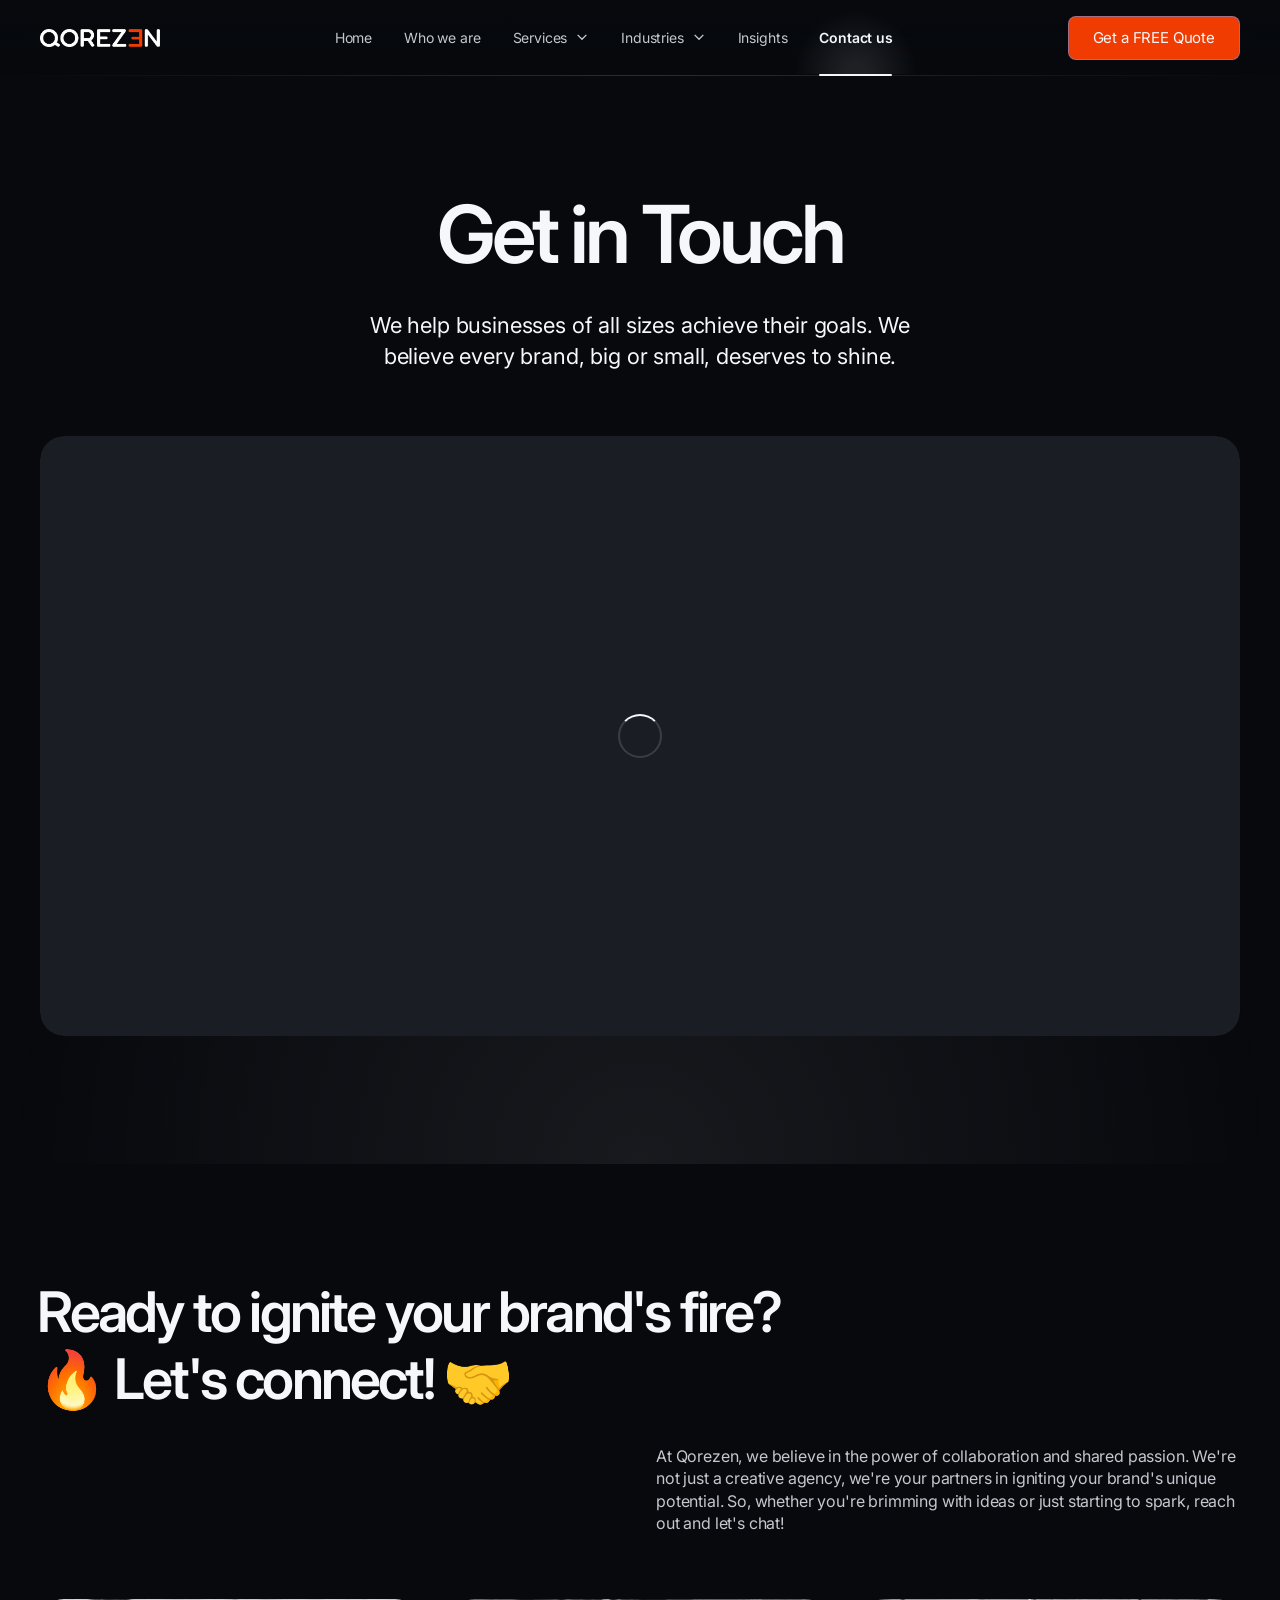
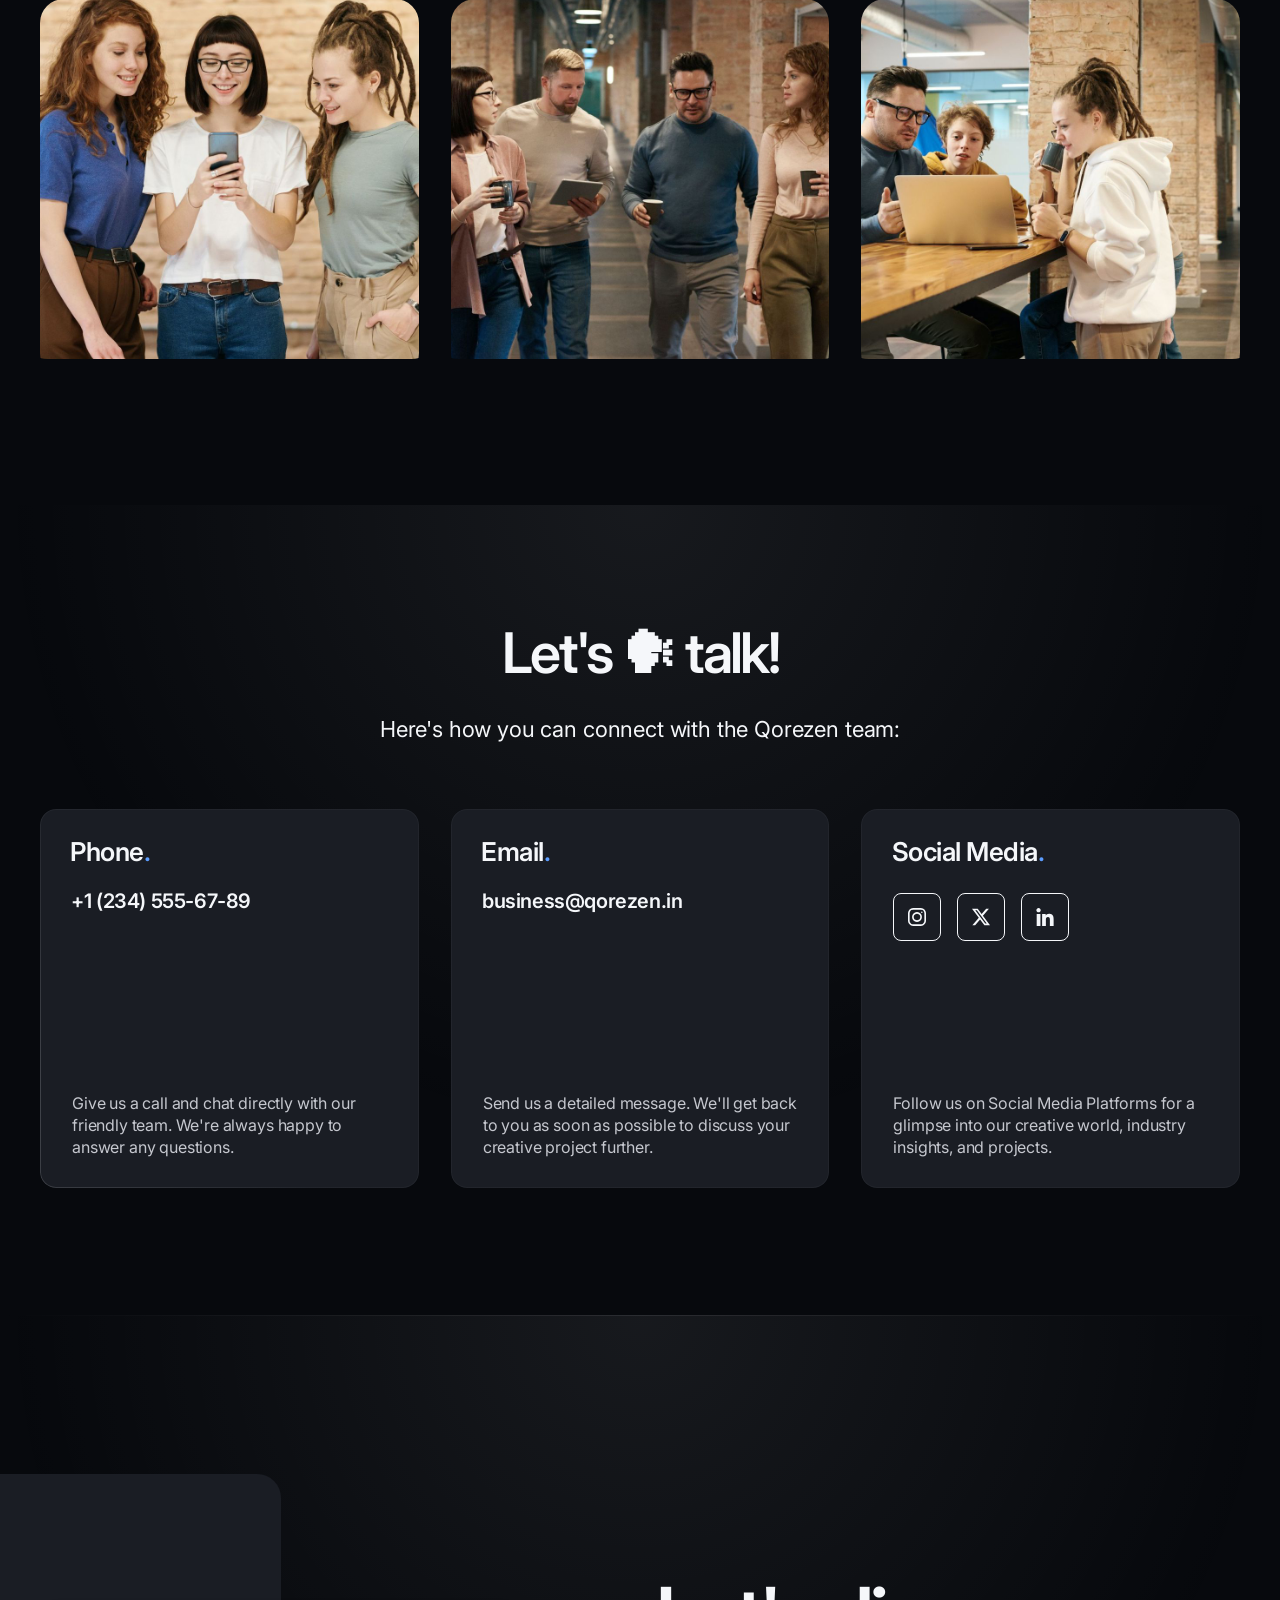
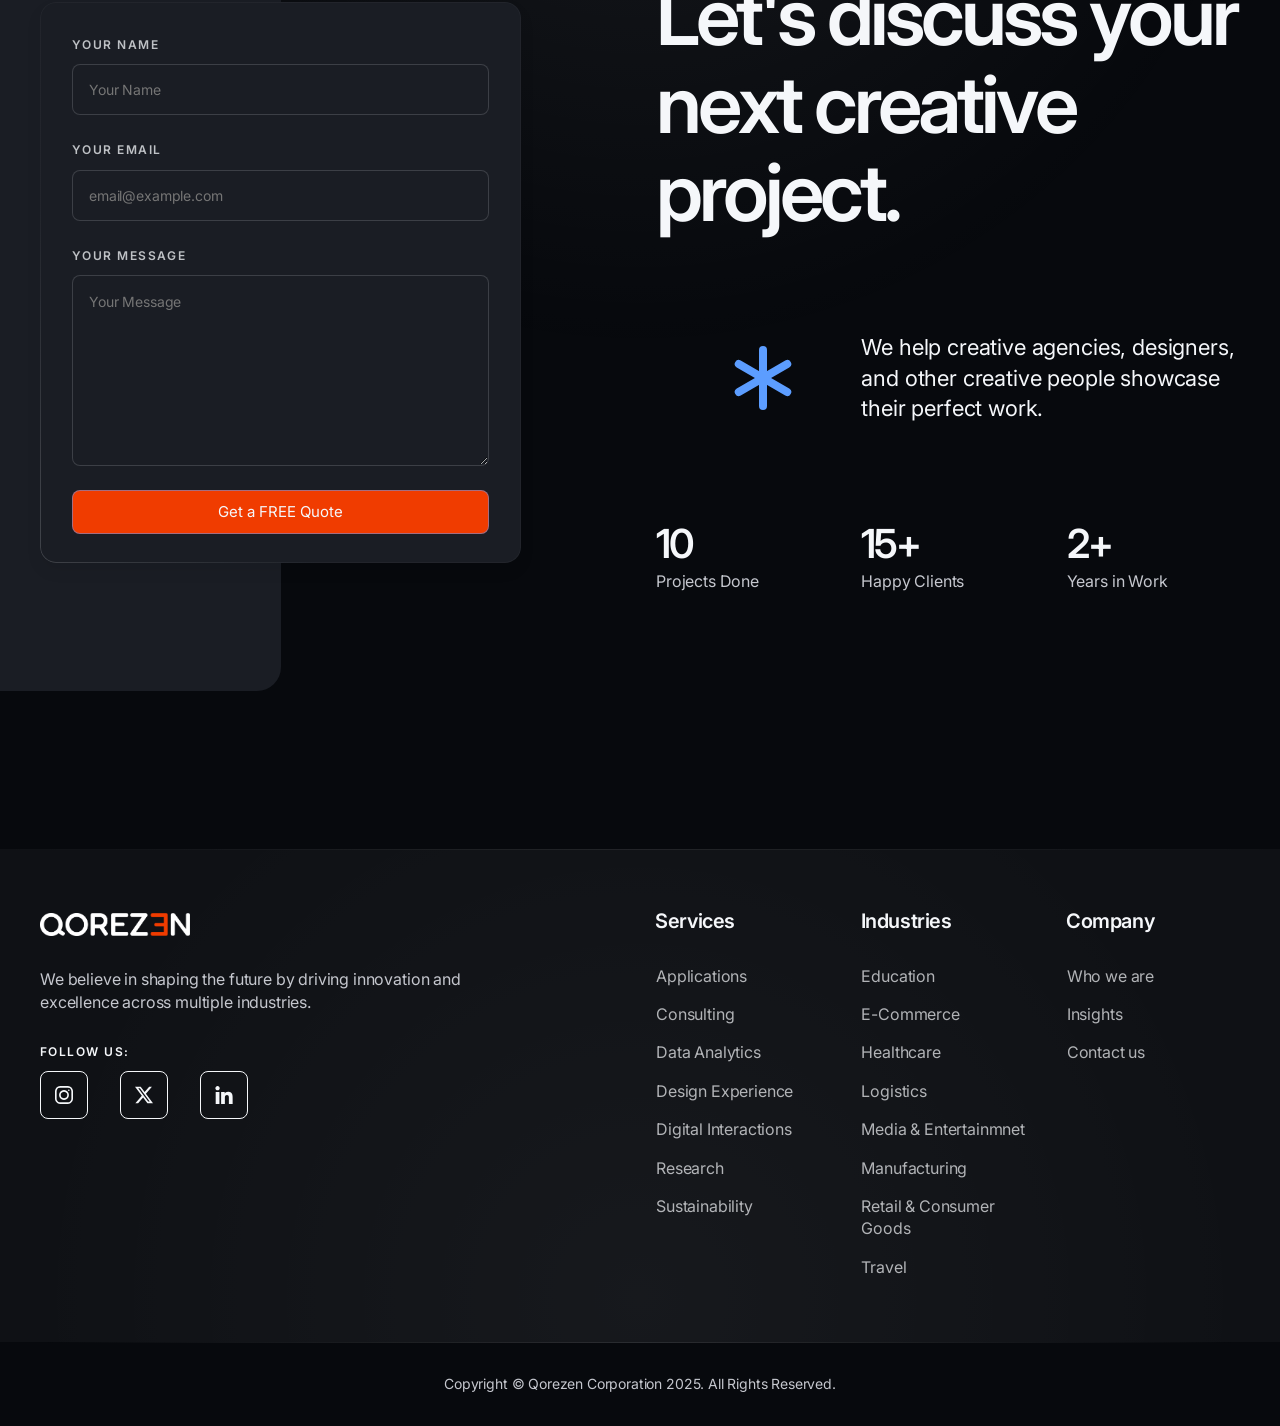
==== contact-us.html @ 42580e09 "Changes in index" ====
<!DOCTYPE html>
<html lang="en">
<head>
    <meta charset="UTF-8">
    <meta name="viewport" content="width=device-width, initial-scale=1.0">

    <!-- Page Title -->
    <title>Contact us | Qorezen</title>

    <!-- Google Fonts -->
    <link href="https://fonts.googleapis.com/css2?family=Inter:wght@400;600&amp;display=swap" rel="stylesheet">
    <!-- Config -->
    <link type="text/css" rel="stylesheet" href="css/config.css">
    <!-- Libraries -->
    <link type="text/css" rel="stylesheet" href="css/libs.css">
    <!-- Template Styles -->
    <link type="text/css" rel="stylesheet" href="css/style.css">
    <!-- Responsive -->
    <link type="text/css" rel="stylesheet" href="css/responsive.css">

    <!-- Favicon -->
    <link rel="icon" href="img/favicon.png" sizes="32x32">
</head>
<body>
    <!-- Header -->
    <header id="bringer-header" class="is-frosted is-sticky" data-appear="fade-down" data-unload="fade-up">
        <!-- Desktop Header -->
        <div class="bringer-header-inner">
            <!-- Header Logo -->
            <div class="bringer-header-lp">
                <a href="./" class="bringer-logo">
                    <img src="img/logo.png" alt="Qorezen Technologies" width="120" height="32">
                </a>
            </div>
            <!-- Main Menu -->
            <div class="bringer-header-mp">
                <nav class="bringer-nav">
                    <ul class="main-menu" data-stagger-appear="fade-down" data-stagger-delay="75">
                        <li>
                            <a href="#">Home</a>
                        </li>
                        <li>
                            <a href="/who-we-are.html">Who we are</a>
                        </li>
                        <li>
                            <a href="#">Services</a>
                            <ul class="sub-menu">
                                <li>
                                    <a href="/services/applications.html">Applications</a>
                                </li>
                                <li>
                                    <a href="">Consulting</a>
                                </li>
                                <li>
                                    <a href="">Data Analytics</a>
                                </li>
                                <li>
                                    <a href="">Design Experience</a>
                                </li>
                                <li>
                                    <a href="">Digital Interactions</a>
                                </li>
                                <li>
                                    <a href="">Research</a>
                                </li>
                                <li>
                                    <a href="">Sustainability</a>
                                </li>
                            </ul>
                        </li>
                        <li>
                            <a href="#">Industries</a>
                            <ul class="sub-menu">
                                <li><a href="">Education</a></li>
                                <li><a href="">E-Commerce</a></li>
                                <li><a href="">Healthcare</a></li>
                                <li><a href="">Logistics</a></li>
                                <li><a href="">Media & Entertainmnet</a></li>
                                <li><a href="">Manufacturing</a></li>
                                <li><a href="">Retail & Consumer Goods</a></li>
                                <li><a href="">Travel</a></li>
                            </ul>
                        </li>
                        <li>
                            <a href="">Insights</a>
                        </li>
                        <li class="current-menu-item">
                            <a href="contacts.html">Contact us</a>
                        </li>
                    </ul>
                </nav>
            </div>
            <!-- Header Button -->
            <div class="bringer-header-rp">
                <a href="/contact-us.html" class="bringer-button">Get a FREE Quote</a>
            </div>
        </div>
        <!-- Mobile Header -->
        <div class="bringer-mobile-header-inner">
            <a href="./" class="bringer-logo">
                <img src="img/logo.png" alt="Qorezen Technologies" width="120" height="24">
            </a>
            <a href="" class="bringer-mobile-menu-toggler">
                <i class="bringer-menu-toggler-icon">
                    <span></span>
                    <span></span>
                    <span></span>
                </i>
            </a>
        </div>
    </header>

    <!-- Page Main -->
    <main id="bringer-main">
        <div class="stg-container">
            <!-- Section: Page Title -->
            <section class="backlight-bottom">
                <div class="stg-row stg-bottom-gap-l">
                    <div class="stg-col-6 stg-offset-3 align-center">
                        <h1 class="bringer-page-title" data-appear="fade-up" data-unload="fade-up">Get in Touch</h1>
                        <p class="bringer-large-text" data-appear="fade-up" data-delay="100" data-unload="fade-up">We help businesses of all sizes achieve their goals. We believe every brand, big or small, deserves to shine.</p>
                    </div>
                </div>
                <div class="bringer-parallax-media" data-parallax-speed="20" data-appear="fade-up" data-delay="200" data-unload="fade-up">
                    <img class="bringer-lazy" src="img/null.png" data-src="img/inner-pages/contacts01.jpg" alt="Get in Touch" width="1920" height="960">
                </div><!-- .bringer-parallax-media -->
            </section>

            <!-- Section: About Us -->
            <section>
                <!-- Section Title -->
                <div class="stg-row stg-bottom-gap">
                    <div class="stg-col-8">
                        <h2 data-split-appear="fade-up" data-unload="fade-up">Ready to ignite your brand's fire? 🔥 Let's connect! 🤝</h2>
                    </div>
                    <div class="stg-col-4"></div>
                </div>
                <!-- Section Content -->
                <div class="stg-row stg-bottom-gap-l">
                    <div class="stg-col-6 stg-offset-6" data-appear="fade-up" data-delay="200" data-unload="fade-up">
                        <p>At Qorezen, we believe in the power of collaboration and shared passion. We're not just a creative agency, we're your partners in igniting your brand's unique potential. So, whether you're brimming with ideas or just starting to spark, reach out and let's chat!</p>
                    </div>
                </div>
                <!-- Grid Galery -->
                <div class="bringer-grid-3cols bringer-parallax-media bringer-m-grid-3cols stg-m-small-gap" data-stagger-appear="fade-up" data-delay="200" data-stagger-unload="fade-up">
                    <a href="img/inner-pages/contacts02.jpg" class="bringer-lightbox-link" data-size="960x960">
                        <img class="bringer-lazy" src="img/null.png" data-src="img/inner-pages/contacts02.jpg" alt="Bringer" width="960" height="960">
                    </a>
                    <a href="img/inner-pages/contacts03.jpg" class="bringer-lightbox-link" data-size="960x960">
                        <img class="bringer-lazy" src="img/null.png" data-src="img/inner-pages/contacts03.jpg" alt="Bringer" width="960" height="960">
                    </a>
                    <a href="img/inner-pages/contacts04.jpg" class="bringer-lightbox-link" data-size="960x960">
                        <img class="bringer-lazy" src="img/null.png" data-src="img/inner-pages/contacts04.jpg" alt="Bringer" width="960" height="960">
                    </a>
                </div>
            </section>

            <!-- Section: Let's Talk -->
            <section class="backlight-top divider-bottom">
                <!-- Section Title -->
                <div class="stg-row bringer-section-title">
                    <div class="stg-col-8 stg-offset-2">
                        <div class="align-center">
                            <h2 data-appear="fade-up" data-unload="fade-up">Let's 🗣 talk!</h2>
                            <p class="bringer-large-text" data-appear="fade-up" data-delay="100" data-unload="fade-up">Here's how you can connect with the Qorezen team:</p>
                        </div>
                    </div>
                </div>
                <!-- Contacts Grid -->
                <div class="stg-row" data-stagger-appear="fade-up" data-delay="200" data-stagger-unload="fade-up">
                    <div class="stg-col-4 stg-tp-col-6 stg-tp-bottom-gap">
                        <!-- Phone -->
                        <div class="bringer-block stg-aspect-square stg-vertical-space-between">
                            <a href="tel:+12345556789" class="bringer-grid-item-link"></a>
                            <div>
                                <h5>Phone<span class="bringer-accent">.</span></h5>
                                <h6>+1 (234) 555-67-89</h6>
                            </div>
                            <p>Give us a call and chat directly with our friendly team. We're always happy to answer any questions.</p>
                        </div>
                    </div>
                    <div class="stg-col-4 stg-tp-col-6 stg-tp-bottom-gap">
                        <!-- Email -->
                        <div class="bringer-block stg-aspect-square stg-vertical-space-between">
                            <a href="mailto:bringer@example.com" class="bringer-grid-item-link"></a>
                            <div>
                                <h5>Email<span class="bringer-accent">.</span></h5>
                                <h6>business@qorezen.in</h6>
                            </div>
                            <p>Send us a detailed message. We'll get back to you as soon as possible to discuss your creative project further.</p>
                        </div>
                    </div>
                    <div class="stg-col-4 stg-tp-col-12">
                        <!-- Social Media -->
                        <div class="bringer-block stg-aspect-square stg-tp-aspect-rectangle stg-vertical-space-between">
                            <div>
                                <h5>Social Media<span class="bringer-accent">.</span></h5>
                                <ul class="bringer-socials-list stg-small-gap" data-stagger-appear="fade-up" data-stagger-delay="75">
                                    <li>
                                        <a href="#" target="_blank" class="bringer-socials-instagram">
                                            <i></i>
                                        </a>
                                    </li>
                                    <li>
                                        <a href="#" target="_blank" class="bringer-socials-x">
                                            <i></i>
                                        </a>
                                    </li>
                                    <li>
                                        <a href="#" target="_blank" class="bringer-socials-linkedin">
                                            <i></i>
                                        </a>
                                    </li>
                                </ul>
                            </div>
                            <p>Follow us on Social Media Platforms for a glimpse into our creative world, industry insights, and projects.</p>
                        </div>
                    </div>
                </div>
            </section>

            <!-- Section: CTA Form -->
            <section class="backlight-top is-fullwidth">
                <div class="stg-row stg-valign-middle stg-cta-with-image stg-tp-column-reverse">
                    <div class="stg-col-5" data-unload="fade-left">
                        <div class="bringer-offset-image" data-bg-src="img/cta/contact-section-bg.jpg" data-appear="fade-up" data-threshold="0.25"></div>
                        <form name="contact" method="post" class="bringer-contact-form bringer-block" data-fill-error="Please, fill out the contact form." data-appear="fade-right" data-threshold="0.25" data-netlify="true">
                            <div class="bringer-form-content">
                                <!-- Field: Name -->
                                <label for="name">Your Name</label>
                                <input type="text" id="name" name="name" placeholder="Your Name" required>
                                <!-- Field: Email -->
                                <label for="email">Your Email</label>
                                <input type="email" id="email" name="email" placeholder="email@example.com" required>    
                                <!-- Field: Message -->
                                <label for="message">Your Message</label>
                                <textarea id="message" name="message" placeholder="Your Message" required></textarea>
                                <!-- Form Button -->
                                <button type="submit" value="Send Message">Get a FREE Quote</button>
                            </div>
                            <span class="bringer-form-spinner"></span>
                        </form>
                    </div>
                    <div class="stg-col-6 stg-offset-1" data-unload="fade-right">
                        <div class="bringer-cta-form-content">
                            <div class="bringer-cta-form-title" data-split-appear="fade-up" data-split-delay="100" data-split-by="line">
                                Let's discuss your next creative project.
                            </div>
                            <div class="bringer-cta-text">
                                <div class="stg-row stg-valign-middle">
                                    <div class="stg-col-2 stg-offset-2 stg-tp-col-1 stg-tp-offset-3 stg-m-col-1 stg-m-offset-2" data-appear="fade-right">
                                        <i class="bringer-cta-icon"></i>
                                    </div>
                                    <div class="stg-col-8 stg-tp-col-7 stg-m-col-8 stg-m-offset-1" data-appear="fade-left">
                                        <p class="bringer-large-text">We help creative agencies, designers, and other creative people showcase their perfect work.</p>
                                    </div>
                                </div>
                            </div>
                            <div class="bringer-cta-counters bringer-grid-3cols bringer-m-grid-3cols" data-stagger-appear="fade-up" data-stagger-delay="100">
                                <!-- Counter Item -->
                                <div class="bringer-counter bringer-small-counter" data-delay="3000">
                                    <div class="bringer-counter-number">10</div>
                                    <div class="bringer-counter-label">Projects Done</div>
                                </div><!-- .bringer-counter -->
                                <!-- Counter Item -->
                                <div class="bringer-counter bringer-small-counter" data-delay="3000">
                                    <div class="bringer-counter-number" data-suffix="+">15</div>
                                    <div class="bringer-counter-label">Happy Clients</div>
                                </div><!-- .bringer-counter -->
                                <!-- Counter Item -->
                                <div class="bringer-counter bringer-small-counter" data-delay="3000">
                                    <div class="bringer-counter-number" data-suffix="+">2</div>
                                    <div class="bringer-counter-label">Years in Work</div>
                                </div><!-- .bringer-counter -->
                            </div>
                        </div>
                    </div>
                </div>
            </section>

        </div><!-- .stg-container -->

        <!-- Footer -->
        <footer id="bringer-footer" data-appear="fade-up" data-unload="fade-down">
            <!-- Footer Widgets Area -->
            <div class="bringer-footer-widgets">
                <div class="stg-container">
                    <div class="stg-row" data-stagger-appear="fade-left" data-stagger-delay="100">
                        <div class="stg-col-5 stg-tp-col-12 stg-tp-bottom-gap-l">
                            <div class="bringer-info-widget">
                                <a href="./" class="bringer-logo footer-logo">
                                    <img src="img/logo.png" alt="bringer." width="150" height="24">
                                </a>
                                <div class="bringer-info-description">We believe in shaping the future by driving innovation and excellence across multiple industries.</div>
                                <span class="bringer-label">Follow us:</span>
                                <ul class="bringer-socials-list" data-stagger-appear="fade-up" data-stagger-delay="75">
                                    <li>
                                        <a href="https://www.instagram.com/qorezen/" target="_blank" class="bringer-socials-instagram">
                                            <i></i>
                                        </a>
                                    </li>
                                    <li>
                                        <a href="https://x.com/qorezen" target="_blank" class="bringer-socials-x">
                                            <i></i>
                                        </a>
                                    </li>
                                    <li>
                                        <a href="https://www.linkedin.com/company/qorezen-in/" target="_blank" class="bringer-socials-linkedin">
                                            <i></i>
                                        </a>
                                    </li>
                                </ul>
                            </div>
                        </div>
                        <div class="stg-col-2 stg-offset-1 stg-tp-col-4 stg-m-col-4">
                            <div class="bringer-widget">
                                <h6>Services</h6>
                                <div class="bringer-menu-widget">
                                    <ul>
                                        <li><a href="/services/applications.html">Applications</a></li>
                                        <li><a href="">Consulting</a></li>
                                        <li><a href="">Data Analytics</a></li>
                                        <li><a href="">Design Experience</a></li>
                                        <li><a href="">Digital Interactions</a></li>
                                        <li><a href="">Research</a></li>
                                        <li><a href="">Sustainability</a></li>
                                    </ul>
                                </div>
                            </div>
                        </div>
                        <div class="stg-col-2 stg-tp-col-4 stg-m-col-4">
                            <div class="bringer-widget">
                                <h6>Industries</h6>
                                <div class="bringer-menu-widget">
                                    <ul>
                                        <li><a href="">Education</a></li>
                                        <li><a href="">E-Commerce</a></li>
                                        <li><a href="">Healthcare</a></li>
                                        <li><a href="">Logistics</a></li>
                                        <li><a href="">Media & Entertainmnet</a></li>
                                        <li><a href="">Manufacturing</a></li>
                                        <li><a href="">Retail & Consumer Goods</a></li>
                                        <li><a href="">Travel</a></li>
                                    </ul>
                                </div>
                            </div>
                        </div>
                        <div class="stg-col-2 stg-tp-col-4 stg-m-col-4">
                            <div class="bringer-widget">
                                <h6>Company</h6>
                                <div class="bringer-menu-widget">
                                    <ul>
                                        <li><a href="/who-we-are.html">Who we are</a></li>
                                        <li><a href="">Insights</a></li>
                                        <li><a href="/contact-us.html">Contact us</a></li>
                                    </ul>
                                </div>
                            </div>
                        </div>
                    </div><!-- .stg-row -->
                </div><!-- .stg-container -->
            </div>

            <!-- Footer Copyright Line -->
            <div class="bringer-footer-line stg-container">
                <div class="align-center">
                    Copyright &copy; Qorezen Corporation 2025. All Rights Reserved.
                </div>
            </div>
        </footer>
	</main>

    <!-- Right Click Protection Block -->
    <div class="bringer-rcp-wrap">
        <div class="bringer-rcp-overlay"></div>
        <div class="bringer-rcp-container">
            <h2>The context menu is not allowed on this page.</h2>
        </div>
    </div>

    <!-- Dynamic Backlight -->
    <div class="bringer-backlight"></div>

    <!-- JS Scripts -->
    <script src="js/lib/jquery.min.js"></script>
    <script src="js/lib/libs.js"></script>
    <script src="js/contact_form.js"></script>
    <script src="js/st-core.js"></script>
    <script src="js/classes.js"></script>
    <script src="js/main.js"></script>
</body>
</html>
---- css/config.css ----
/**
 * Author: Shadow Themes
 * Author URL: https://shadow-themes.com
 */

/* ============
   COLOR SCHEME
=============== */
:root {
    /* Used as body background and overlays */
    --bringer-s-body-bg: #07090D;

    /* Used as a background color for header, footer, and mobile navigation */
    --bringer-s-nav: #07090DCC;

    /* Used as a background color for block containers, sub-menus, and form inputs */
    --bringer-s-container-bg: #1A1D24;

    /* The same as the previous one but with transparency for frosted glass blocks */
    --bringer-s-container-frosted: #1A1D24EE;

    /* Used as a color for headings, page titles, button labels, and other bright text accents */
    --bringer-s-heading: #F5F7FA;

    /* It is the same as the previous one but with transparency. Used for labels, meta, and some hover effects */
    --bringer-s-heading-fade: #F5F7FAC0;

    /* Used as a color for general content */
    --bringer-s-text: #C5C7CE;

    /* A background color for accents, like buttons, highlighted blocks, etc. */
    --bringer-s-accent: #F03C00;

    /* A hovered button background color */
    --bringer-button-hover-bg: #3F6EE9D0;

    /* Used as a color for text accents */
    --bringer-s-text-accent: #5C9DFF;

    /* Used as a text color for accented blocks */
    --bringer-s-accented-text: var(--bringer-s-heading);

    /* Used as a primary border-color */
    --bringer-s-border: #F5F7FA27;

    /* Used as a border color for accented blocks */
    --bringer-s-border-accent: #5C9DFF80;
    
    /* A default semi-transparent border color for blocks with a shining effect */
    --bringer-s-border-mute: #F5F7FA0D;

    /* A semi-transparent border shining effect color */
    --bringer-s-border-highlight: #F5F7FA40;

    /* Used as a color for a backlight effect */
    --bringer-s-backlight: #F5F7FA12;

    /* Used as a color for block shadow */
    --bringer-s-box-shadow: #07090D10;

    /* The cursor-followed backlight color. It uses the primary backlight color */
    --bringer-s-cursor-light: var(--bringer-s-backlight);
    
    /* A horizontal side-fade gradient border color */
    --bringer-c-border-gradient: linear-gradient(to left, transparent, var(--bringer-s-border), transparent); 


    /* Main menu text color */
    --bringer-c-menu: var(--bringer-s-text);
    
    /* Main menu hovered item text color */
    --bringer-c-menu-hover: var(--bringer-s-heading);

    /* Main menu current item text color */
    --bringer-c-menu-active: var(--bringer-s-heading);
}

/* ==========
   TYPOGRAPHY
============= */
:root {
    /* === FONT GROUPS === */
    /* Headings Font Family */
    --bringer-t-heading-ff: 'Inter', sans-serif;
    
    /* Headings Font Weight */
    --bringer-t-heading-fw: 600;


    /* Content Font Family */
    --bringer-t-content-ff: 'Inter', sans-serif;

    /* Content Font Weight */
    --bringer-t-content-fw: 400;

    /* Content Font Letter Spacing */
    --bringer-t-content-ls: -0.01em;


    /* === MAIN MENU === */
    /* Main Menu Font Family */
    --bringer-t-menu-ff: var(--bringer-t-content-ff);

    /* Main Menu Font Weight */
    --bringer-t-menu-fw: var(--bringer-t-content-fw);

    /* Main Menu Font Size */
    --bringer-t-menu-fs: 14px;

    /* Main Menu Line Height */
    --bringer-t-menu-lh: 1.4em;

    /* Sub-Menu Font Family */
    --bringer-t-submenu-ff: var(--bringer-t-menu-ff);

    /* Main Menu Font Weight */
    --bringer-t-submenu-fw: var(--bringer-t-menu-fw);

    /* Main Menu Font Size */
    --bringer-t-submenu-fs: var(--bringer-t-menu-fs);

    /* Main Menu Line Heiight */
    --bringer-t-submenu-lh: var(--bringer-t-menu-lh);


    /* === FOOTER === */
    /* Footer Font Size */
    --bringer-t-footer-fs: 14px;

    /* Footer Text Line Height */
    --bringer-t-footer-lh: 1.4em;

    /* Social Icons Size */
    --bringer-socials-size: 24px;


    /* === HEADINGS === */
    /* H1 Heading font size */
    --bringer-t-h1-fs: 80px;

    /* H1 Heading letter spacing */
    --bringer-t-h1-ls: -0.05em;

    /* H1 Line Height */
    --bringer-t-h1-lh: 1.1em;

    /* H1 Margin */
    --bringer-t-h1-margin: -0.175em 0 0.338em -0.063em;


    /* H2 Heading font size */
    --bringer-t-h2-fs: 56px;

    /* H2 Heading letter spacing */
    --bringer-t-h2-ls: -0.05em;

    /* H2 Line Height */
    --bringer-t-h2-lh: 1.2em;

    /* H2 Margin */
    --bringer-t-h2-margin: -0.232em 0 0.482em -0.06em;


    /* H3 Heading font size */
    --bringer-t-h3-fs: 40px;

    /* H3 Heading letter spacing */
    --bringer-t-h3-ls: -0.05em;
    
    /* H3 Line Height */
    --bringer-t-h3-lh: 1.2em;

    /* H3 Margin */
    --bringer-t-h3-margin: -0.215em 0 0.65em -0.05em;


    /* H4 Heading font size */
    --bringer-t-h4-fs: 32px;

    /* H4 Heading letter spacing */
    --bringer-t-h4-ls: -0.05em;

    /* H4 Line Height */
    --bringer-t-h4-lh: 1.2em;

    /* H4 Margin */
    --bringer-t-h4-margin: -0.22em 0 0.813em -0.05em;


    /* H5 Heading font size */
    --bringer-t-h5-fs: 26px;

    /* H5 Heading letter spacing */
    --bringer-t-h5-ls: -0.02em;

    /* H5 Line Height */
    --bringer-t-h5-lh: 1.2em;

    /* H5 Margin */
    --bringer-t-h5-margin: -0.19em 0 1em -0.06em;


    /* H6 Heading font size */
    --bringer-t-h6-fs: 20px;

    /* H6 Heading letter spacing */
    --bringer-t-h6-ls: -0.02em;
                    
    /* H6 Line Height */
    --bringer-t-h6-lh: 1.2em;

    /* H6 Margin */
    --bringer-t-h6-margin: -0.2em 0 1.2em -0.038em;


    /* === CONTENT === */
    /* Content Large text Font Size */
    --bringer-t-large-fs: 22px;

    /* Content text Font Size */
    --bringer-t-content-fs: 16px;

    /* Content text Line Height */
    --bringer-t-content-lh: 1.4em;

    /* Meta Font Size */
    --bringer-t-meta-fs: 12px;

    /* Meta Letter Spacing */
    --bringer-t-meta-ls: 0.12em;

    /* Meta Font Weight */
    --bringer-t-meta-fw: 600;

    
    /* === FORMS AND FIELDS === */
    /* Button Font Size */
    --bringer-t-button-fs: 15px;

    /* Input Font Size */
    --bringer-t-input-fs: 14px;

    /* Input Line Height */
    --bringer-t-input-lh: 1.4em;
}

/* =======================
   DIMENSIONS AND SPACINGS
========================== */
:root {
    /* Header vertical spacing */
    --bringer-header-spacing: 16px;

    /* Main Menu items spacing */
    --bringer-menu-gap: 32px;

    /* Sub-menu container width */
    --bringer-sub-menu-width: 200px;

    /* Social Items list items spacing */
    --bringer-socials-gap: 32px;

    /* Section Spacing (Applies at the top and the bottom of each section) */
    --bringer-section-gap: 128px;


    /* Extra Large border radius */
    --bringer-xl-br: 48px;

    /* Large border radius */
    --bringer-large-br: 32px;

    /* Default border radius */
    --bringer-default-br: 24px;

    /* Small border radius */
    --bringer-small-br: 16px;

    /* Extra small border radius */
    --bringer-xs-br: 8px;


    /* Button padding */
    --bringer-button-spacing: 13px 24px 14px 24px;

    /* Button border radius */
    --bringer-button-br: var(--bringer-xs-br);


    /* Input field padding */
    --bringer-input-spacing: 16px 16px 16px 16px;

    /* Input field border radius */
    --bringer-input-br: var(--bringer-xs-br);

    /* Input field bottom margin */
    --bringer-input-gap: 24px;

    /* Shadow Themes Grid: Container */
    --stg-container-width: 1200px;

    /* Shadow Themes Grid: Default Gap */
    --stg-gap: 32px;
    --stg-d-gap: 32px;

    /* Shadow Themes Grid: Extra Small Gap */
    --stg-xs-gap: 8px;

    /* Shadow Themes Grid: Small Gap */
    --stg-small-gap: 16px;

    /* Shadow Themes Grid: Large Gap */
    --stg-large-gap: 64px;

    /* Shadow Themes Grid: Extra Large Gap */
    --stg-xl-gap: 128px;
}

/* =================
   RESPONSIVE VALUES
==================== */

/* === Tablet: Landscape === */
@media only screen and (max-width: 1279px) {
    :root {
        --stg-container-width: 976px;
        
        --bringer-t-h1-fs: 64px;
        --bringer-t-h2-fs: 45px;
        --bringer-t-h3-fs: 32px;
        --bringer-t-h4-fs: 26px;
        --bringer-t-h5-fs: 22px;
        --bringer-t-h6-fs: 18px;
        --bringer-t-large-fs: 18px;
        --bringer-t-content-fs: 14px;
        --bringer-t-footer-fs: 14px;
        --bringer-t-meta-fs: 10px;
        --bringer-t-button-fs: 14px;
        --bringer-t-input-fs: 14px;

        --bringer-header-spacing: 12px;

        --bringer-menu-gap: 24px;
        --bringer-socials-gap: 24px;
        --bringer-section-gap: 96px;

        --bringer-xl-br: 36px;
        --bringer-large-br: 24px;
        --bringer-default-br: 18px;
        --bringer-small-br: 12px;
        --bringer-xs-br: 6px;

        --stg-gap: 24px;
        --stg-d-gap: 24px;
        
        --stg-xs-gap: 6px;
        --stg-small-gap: 12px;
        --stg-large-gap: 48px;
        --stg-xl-gap: 96px;
        --bringer-section-gap: 96px;
    }
}

/* === Mobile Menu === */
@media only screen and (max-width: 960px) {
    :root {
        /* Main Menu Font Family */
        --bringer-t-menu-ff: var(--bringer-t-heading-ff);

        /* Main Menu Font Weight */
        --bringer-t-menu-fw: var(--bringer-t-heading-fw);

        /* Main Menu Font Size */
        --bringer-t-menu-fs: 32px;

        /* Main Menu Line Heiight */
        --bringer-t-menu-lh: 1.2em;

        /* Sub-Menu Font Family */
        --bringer-t-submenu-ff: var(--bringer-t-content-ff);

        /* Main Menu Font Weight */
        --bringer-t-submenu-fw: var(--bringer-t-content-fw);

        /* Main Menu Font Size */
        --bringer-t-submenu-fs: 16px;

        /* Main Menu Line Heiight */
        --bringer-t-submenu-lh: 1.4em;
    }
}

/* === Tablet: Portrait === */
@media only screen and (max-width: 960px) {
    :root {
        --bringer-t-h1-fs: 55px;
        --stg-container-width: 590px;
        --bringer-header-spacing: 12px;
    }
}

/* === Mobile Phones === */
@media only screen and (max-width: 739px) {
    :root {
        --stg-container-width: calc( 100svw - 2 * var( --stg-gap ));

        --bringer-t-h1-fs: 48px;
        --bringer-t-h2-fs: 32px;
        --bringer-t-h3-fs: 28px;
        --bringer-t-h4-fs: 24px;
        --bringer-t-h5-fs: 20px;
        --bringer-t-h6-fs: 18px;
        --bringer-t-large-fs: 17px;

        --bringer-xl-br: 32px;
        --bringer-large-br: 24px;
        --bringer-default-br: 16px;
        --bringer-small-br: 8px;
        --bringer-xs-br: 4px;

        --stg-gap: 20px;
        --stg-d-gap: 20px;
        
        --stg-xs-gap: 6px;
        --stg-small-gap: 12px;
        --stg-large-gap: 40px;
        --stg-xl-gap: 80px;
        --bringer-section-gap: 80px;

        --bringer-socials-gap: 12px;
    }
}

/* ==========
   SVG IMAGES
   ========== */ 
   :root {
    --icon-chevron-left: url("data:image/svg+xml,%3Csvg xmlns='http://www.w3.org/2000/svg' width='24' height='24'%3E%3Cpath d='m2 12 12.643 12L17 21.763 6.713 12 17 2.237 14.643 0Z'/%3E%3C/svg%3E");
    --icon-chevron-right: url("data:image/svg+xml,%3Csvg xmlns='http://www.w3.org/2000/svg' width='24' height='24'%3E%3Cpath d='M22 12 9.357 24 7 21.763 17.287 12 7 2.237 9.357 0Z'/%3E%3C/svg%3E");
    --icon-chevron-down: url("data:image/svg+xml,%3Csvg xmlns='http://www.w3.org/2000/svg' width='48' height='48'%3E%3Cpath d='M24 30 13 19.042 15.05 17 24 25.915 32.95 17 35 19.042Z'/%3E%3C/svg%3E");
    --icon-menu-chevron: url("data:image/svg+xml,%3Csvg xmlns='http://www.w3.org/2000/svg' width='48' height='48'%3E%3Cpath d='M31 24 20.042 35 18 32.95 26.915 24 18 15.05 20.042 13Z'/%3E%3C/svg%3E");
    --icon-arrow-explore: url("data:image/svg+xml,%3Csvg xmlns='http://www.w3.org/2000/svg' width='16' height='16'%3E%3Cpath d='M0 14.586 12.586 2H1V0h15v15h-2V3.415L1.414 16Z'/%3E%3C/svg%3E");
    --icon-star-empty: url("data:image/svg+xml,%3Csvg xmlns='http://www.w3.org/2000/svg' width='16' height='12'%3E%3Cpath d='M6 0 3.989 3.989 0 4.489l2.739 3.1L1.983 12 6 10.017 10.017 12l-.756-4.411L12 4.489l-3.991-.5Zm0 1.487 1.565 3.13 3.1.391-2.109 2.375.574 3.443L6 9.261l-3.13 1.565.574-3.443L1.33 5.009l3.1-.391Z'/%3E%3C/svg%3E");
    --icon-star-full: url("data:image/svg+xml,%3Csvg xmlns='http://www.w3.org/2000/svg' width='16' height='12'%3E%3Cpath d='m6 0 2.009 3.989 3.991.5-2.739 3.1.757 4.409L6 10.017 1.983 12l.756-4.411L0 4.489l3.989-.5Z'/%3E%3C/svg%3E");
    --icon-arrow-submit: url("data:image/svg+xml,%3Csvg xmlns='http://www.w3.org/2000/svg' width='32' height='32'%3E%3Cpath d='M-.001 17.21h27.4l-13.1 13.083 1.7 1.708 16-16-16-16-1.707 1.707 13.1 13.083H-.001Z'/%3E%3C/svg%3E");
    --icon-arrow-down: url("data:image/svg+xml,%3Csvg xmlns='http://www.w3.org/2000/svg' width='24' height='24'%3E%3Cpath d='M11.092-.001v20.548L1.28 10.719l-1.281 1.28 12 12 12-12-1.28-1.28-9.812 9.828V-.001Z'/%3E%3C/svg%3E");
    --icon-arrow-left: url("data:image/svg+xml,%3Csvg xmlns='http://www.w3.org/2000/svg' width='24' height='24'%3E%3Cpath d='M24.001 11.092H3.453l9.828-9.812-1.28-1.281-12 12 12 12 1.28-1.28-9.828-9.812h20.548Z'/%3E%3C/svg%3E");
    --icon-arrow-right: url("data:image/svg+xml,%3Csvg xmlns='http://www.w3.org/2000/svg' width='24' height='24'%3E%3Cpath d='M0 11.092h20.548L10.72 1.28 12 0l12 12-12 12-1.28-1.28 9.828-9.812H0Z'/%3E%3C/svg%3E");
    --icon-cross: url("data:image/svg+xml,%3Csvg xmlns='http://www.w3.org/2000/svg' width='20' height='20'%3E%3Cpath d='m17.076 19.436-7.077-7.077-7.077 7.077a1.668 1.668 0 0 1-2.359 0 1.668 1.668 0 0 1 0-2.359L7.639 10 .562 2.923a1.67 1.67 0 0 1 0-2.36 1.67 1.67 0 0 1 2.36 0L9.999 7.64 17.076.563a1.669 1.669 0 0 1 2.359 0 1.669 1.669 0 0 1 0 2.36L12.358 10l7.077 7.077a1.668 1.668 0 0 1 0 2.359 1.661 1.661 0 0 1-1.179.489 1.664 1.664 0 0 1-1.18-.489Z'/%3E%3C/svg%3E");

    --icon-creativity: url("data:image/svg+xml,%3Csvg xmlns='http://www.w3.org/2000/svg' width='32' height='32'%3E%3Cpath d='M8.023 28.999v-5.516a12.876 12.876 0 0 1-2.967-4.078 11.334 11.334 0 0 1-1.057-4.783A11.32 11.32 0 0 1 7.324 6.39a10.887 10.887 0 0 1 8.075-3.391 11.121 11.121 0 0 1 6.988 2.383 10.822 10.822 0 0 1 4 6.183l1.567 6.315a1.184 1.184 0 0 1-.213 1.063 1.158 1.158 0 0 1-.97.478h-2.656v4.368a2.406 2.406 0 0 1-.712 1.747 2.312 2.312 0 0 1-1.712.727h-2.94v2.736h-2.012V24.21h4.952a.4.4 0 0 0 .3-.118.414.414 0 0 0 .116-.3v-6.421h3.621l-1.274-5.3a8.9 8.9 0 0 0-3.3-5.07A9.19 9.19 0 0 0 15.4 5.058a9 9 0 0 0-6.639 2.775 9.23 9.23 0 0 0-2.749 6.749 9.462 9.462 0 0 0 .821 3.894 10.239 10.239 0 0 0 2.33 3.279l.872.82v6.424Zm7.846-11.973Zm-1.514 2.789h2.089l.15-1.487a3.06 3.06 0 0 0 .744-.3 2.156 2.156 0 0 0 .592-.486l1.31.618 1.044-1.813-1.161-.882a2.551 2.551 0 0 0 .144-.837 2.55 2.55 0 0 0-.144-.837l1.161-.882-1.044-1.813-1.31.618a2.161 2.161 0 0 0-.592-.486 3.06 3.06 0 0 0-.744-.3l-.15-1.487h-2.089l-.15 1.487a3.06 3.06 0 0 0-.744.3 2.161 2.161 0 0 0-.592.486l-1.31-.618-1.044 1.813 1.161.882a2.551 2.551 0 0 0-.144.837 2.551 2.551 0 0 0 .144.837l-1.161.882 1.044 1.813 1.31-.618a2.156 2.156 0 0 0 .592.486 3.06 3.06 0 0 0 .744.3Zm1.044-2.882a2.153 2.153 0 0 1-1.6-.672 2.246 2.246 0 0 1-.658-1.632 2.241 2.241 0 0 1 .658-1.63 2.156 2.156 0 0 1 1.6-.671 2.153 2.153 0 0 1 1.6.671 2.246 2.246 0 0 1 .658 1.632 2.242 2.242 0 0 1-.658 1.631 2.156 2.156 0 0 1-1.6.672Z'/%3E%3C/svg%3E");
    --icon-collab: url("data:image/svg+xml,%3Csvg xmlns='http://www.w3.org/2000/svg' width='32' height='32'%3E%3Cpath d='m15.993 12.778-4.344-4.389 4.344-4.39 4.357 4.389ZM1.5 27.999v-5.235a2.373 2.373 0 0 1 .679-1.714 2.3 2.3 0 0 1 1.646-.729h4.259a2.428 2.428 0 0 1 1.186.309 2.5 2.5 0 0 1 .915.862 7.238 7.238 0 0 0 2.549 2.223 6.936 6.936 0 0 0 3.259.795 7.018 7.018 0 0 0 3.287-.795 7.036 7.036 0 0 0 2.535-2.223 2.908 2.908 0 0 1 .947-.862 2.306 2.306 0 0 1 1.141-.309h4.259a2.308 2.308 0 0 1 1.663.729 2.381 2.381 0 0 1 .675 1.714v5.235h-8.98v-3.283a9.072 9.072 0 0 1-2.588 1.4 8.909 8.909 0 0 1-2.939.487 8.773 8.773 0 0 1-2.908-.491 9.327 9.327 0 0 1-2.605-1.4v3.287Zm3.839-9.611a3.64 3.64 0 0 1-2.683-1.128 3.716 3.716 0 0 1-1.116-2.711 3.7 3.7 0 0 1 1.116-2.729 3.669 3.669 0 0 1 2.683-1.11 3.652 3.652 0 0 1 2.7 1.11 3.729 3.729 0 0 1 1.1 2.729 3.746 3.746 0 0 1-1.1 2.711 3.623 3.623 0 0 1-2.7 1.129Zm21.308 0a3.64 3.64 0 0 1-2.683-1.128 3.716 3.716 0 0 1-1.116-2.711 3.7 3.7 0 0 1 1.116-2.729 3.668 3.668 0 0 1 2.683-1.11 3.652 3.652 0 0 1 2.7 1.11 3.729 3.729 0 0 1 1.1 2.729 3.746 3.746 0 0 1-1.1 2.711 3.623 3.623 0 0 1-2.699 1.129Z'/%3E%3C/svg%3E");
    --icon-impact: url("data:image/svg+xml,%3Csvg xmlns='http://www.w3.org/2000/svg' width='32' height='32'%3E%3Cpath d='M15.353 22.781a6.755 6.755 0 0 1-4.511-2.187 6.626 6.626 0 0 1-1.827-4.684 6.649 6.649 0 0 1 2.011-4.884 6.649 6.649 0 0 1 4.884-2.011 6.637 6.637 0 0 1 4.684 1.821 6.732 6.732 0 0 1 2.187 4.5l-1.994-.591a4.946 4.946 0 0 0-1.751-2.774 4.842 4.842 0 0 0-3.126-1.081 4.829 4.829 0 0 0-3.542 1.473 4.829 4.829 0 0 0-1.473 3.542 4.845 4.845 0 0 0 1.087 3.134 4.97 4.97 0 0 0 2.768 1.755Zm1.5 4.988a2.256 2.256 0 0 1-.474.051h-.474a11.6 11.6 0 0 1-4.645-.938 12.027 12.027 0 0 1-3.781-2.545 12.025 12.025 0 0 1-2.546-3.781 11.593 11.593 0 0 1-.938-4.644 11.6 11.6 0 0 1 .938-4.645 12.031 12.031 0 0 1 2.545-3.782 12.025 12.025 0 0 1 3.781-2.546 11.59 11.59 0 0 1 4.644-.938 11.6 11.6 0 0 1 4.645.938 12.03 12.03 0 0 1 3.782 2.546 12.026 12.026 0 0 1 2.546 3.781 11.594 11.594 0 0 1 .938 4.645v.468a2.2 2.2 0 0 1-.051.468l-1.83-.559v-.376a9.679 9.679 0 0 0-2.915-7.114 9.679 9.679 0 0 0-7.114-2.915 9.679 9.679 0 0 0-7.105 2.916 9.679 9.679 0 0 0-2.915 7.114 9.679 9.679 0 0 0 2.915 7.114 9.679 9.679 0 0 0 7.114 2.915h.376Zm9.258.231-5.685-5.7-1.362 4.118-3.158-10.511 10.511 3.158-4.118 1.362 5.7 5.685Z'/%3E%3C/svg%3E");
    --icon-innovation: url("data:image/svg+xml,%3Csvg xmlns='http://www.w3.org/2000/svg' width='32' height='32'%3E%3Cpath d='M15.999 29.999a2.906 2.906 0 0 1-1.656-.482 2.55 2.55 0 0 1-1.007-1.264h-.449a2.272 2.272 0 0 1-1.644-.673 2.165 2.165 0 0 1-.69-1.6v-4.981a10.193 10.193 0 0 1-3.7-3.734 9.871 9.871 0 0 1-1.354-5.017 9.77 9.77 0 0 1 3.054-7.267 10.26 10.26 0 0 1 7.446-2.982 10.26 10.26 0 0 1 7.446 2.981 9.77 9.77 0 0 1 3.054 7.268 9.83 9.83 0 0 1-1.351 5.036 10.249 10.249 0 0 1-3.7 3.711v4.981a2.165 2.165 0 0 1-.69 1.6 2.272 2.272 0 0 1-1.644.673h-.449a2.55 2.55 0 0 1-1.007 1.264 2.906 2.906 0 0 1-1.659.486Zm-3.111-4.023h6.222v-1.425h-6.221Zm0-2.768h6.222v-1.472h-6.221Zm-.311-3.749h2.495v-4.421l-3.332-3.253 1.3-1.273 2.959 2.887 2.956-2.885 1.3 1.273-3.333 3.253v4.421h2.495a8.46 8.46 0 0 0 3.422-2.9 7.411 7.411 0 0 0 1.322-4.308 7.6 7.6 0 0 0-2.372-5.655 7.983 7.983 0 0 0-5.794-2.315 7.982 7.982 0 0 0-5.794 2.315 7.6 7.6 0 0 0-2.372 5.655 7.41 7.41 0 0 0 1.322 4.308 8.459 8.459 0 0 0 3.427 2.899Zm3.422-6.06Zm0-1.53Z'/%3E%3C/svg%3E");

    --icon-check: url("data:image/svg+xml,%3Csvg xmlns='http://www.w3.org/2000/svg' width='16' height='12'%3E%3Cpath d='m5.501 12-5.5-5.289L2.02 4.78l3.482 3.3 8.481-8.083 2.019 1.959Z'/%3E%3C/svg%3E");

    /* Social Icons */
    --icon-social-500px: url("data:image/svg+xml,%3Csvg xmlns='http://www.w3.org/2000/svg' width='64' height='64'%3E%3Cpath d='M50.375 25.862a10.329 10.329 0 0 0-6.144 2.12 17.416 17.416 0 0 0-3.213 3.068q-.338.39-.394.391t-.338-.39a20.309 20.309 0 0 0-3.212-3.068 10.652 10.652 0 0 0-6.256-2.12q-5.129 0-7.722 5.244a3.113 3.113 0 0 1-.2.362q-.028.028-.2-.307-2.2-4.3-6.595-4.295a8.516 8.516 0 0 0-3.5.612 5.142 5.142 0 0 0-1.353 1.06 1.137 1.137 0 0 1-.338.223l.959-5.746h10.435V19H8.212L5.789 32.5h4.565l.4-.446a3.444 3.444 0 0 1 1.24-.948 4.667 4.667 0 0 1 2.2-.5 4.2 4.2 0 0 1 3.241 1.311 4.55 4.55 0 0 1 1.202 3.204 4.989 4.989 0 0 1-.592 2.315 5.444 5.444 0 0 1-1.606 1.9 3.694 3.694 0 0 1-2.255.753 3.987 3.987 0 0 1-2.2-.613 3.8 3.8 0 0 1-1.381-1.45 3.562 3.562 0 0 1-.479-1.673H5a6.372 6.372 0 0 0 .62 2.566 7.624 7.624 0 0 0 2.593 3.4 9.946 9.946 0 0 0 5.974 1.671 10.528 10.528 0 0 0 4.115-.781 8.6 8.6 0 0 0 2.706-1.729 7.55 7.55 0 0 0 1.466-1.84 3 3 0 0 0 .4-1.116 2.666 2.666 0 0 0 .508 1.06 11.676 11.676 0 0 0 1.466 1.9 8.517 8.517 0 0 0 2.48 1.73 8.131 8.131 0 0 0 3.55.779 10.654 10.654 0 0 0 6.088-1.952 17.491 17.491 0 0 0 3.157-2.957 2.733 2.733 0 0 1 .508-.558 3.821 3.821 0 0 1 .62.614 24.617 24.617 0 0 0 3.381 2.956 10.376 10.376 0 0 0 5.749 1.9 8.186 8.186 0 0 0 4.792-1.45 9.053 9.053 0 0 0 2.864-3.464 9.663 9.663 0 0 0 .959-4.212 10.167 10.167 0 0 0-.9-4.212 8.2 8.2 0 0 0-2.818-3.4 8.452 8.452 0 0 0-4.903-1.396ZM37.58 34.954a9.217 9.217 0 0 1-1.015 1.116 16.617 16.617 0 0 1-2.536 2.008 6.053 6.053 0 0 1-3.185 1.116 3.38 3.38 0 0 1-2.4-.893 3.67 3.67 0 0 1-1.127-1.785 4.91 4.91 0 0 1-.281-1.562 4.91 4.91 0 0 1 .282-1.562 3.67 3.67 0 0 1 1.127-1.785 3.38 3.38 0 0 1 2.4-.893 6.053 6.053 0 0 1 3.185 1.116 16.618 16.618 0 0 1 2.537 2.008 9.217 9.217 0 0 1 1.013 1.116Zm16.685 0a4.91 4.91 0 0 1-.281 1.562 3.67 3.67 0 0 1-1.128 1.784 3.417 3.417 0 0 1-2.423.893 7.342 7.342 0 0 1-4.453-2.063 13.855 13.855 0 0 1-2.256-2.176 13.855 13.855 0 0 1 2.255-2.175 7.342 7.342 0 0 1 4.458-2.064 3.417 3.417 0 0 1 2.424.893 3.67 3.67 0 0 1 1.127 1.785 4.91 4.91 0 0 1 .277 1.561Z'/%3E%3C/svg%3E");
    --icon-social-behance: url("data:image/svg+xml,%3Csvg xmlns='http://www.w3.org/2000/svg' width='64' height='64'%3E%3Cpath d='M6 16.022v31.981h15.5a15.642 15.642 0 0 0 3.577-.432 11.242 11.242 0 0 0 5.149-2.431 8.279 8.279 0 0 0 2.6-6.428 8.246 8.246 0 0 0-2.168-5.942 8.623 8.623 0 0 0-3.685-2.161 6.9 6.9 0 0 0 4.335-6.644 9.944 9.944 0 0 0-.434-3.133 6.178 6.178 0 0 0-2.764-3.3 13.822 13.822 0 0 0-7.045-1.51Zm35.332 2.972v2.917h11.977v-2.917Zm-28.287 2.482h6.774a5.784 5.784 0 0 1 2.656.432 3.155 3.155 0 0 1 2.005 3.241 3.4 3.4 0 0 1-1.68 3.188 5.336 5.336 0 0 1-2.6.595h-7.154Zm34.573 3.079a10.832 10.832 0 0 0-6.882 2.161 10.431 10.431 0 0 0-3.251 4.646 12.782 12.782 0 0 0-.812 4.43 11.585 11.585 0 0 0 2.222 7.4 10.457 10.457 0 0 0 4.715 3.188 12.97 12.97 0 0 0 4.008.647 9.979 9.979 0 0 0 7.37-2.647 10.744 10.744 0 0 0 2.656-4.538h-5.2a2.617 2.617 0 0 1-.65 1.027 4.826 4.826 0 0 1-1.517 1.188 5.192 5.192 0 0 1-2.438.595 4.8 4.8 0 0 1-4.444-2.106 6.218 6.218 0 0 1-.813-3.351h15.39a15.63 15.63 0 0 0-.759-5.888 9.869 9.869 0 0 0-3.251-4.754 9.955 9.955 0 0 0-6.344-1.998Zm-.162 4.376a4.256 4.256 0 0 1 3.306 1.191 5.932 5.932 0 0 1 1.355 3.4H42.58a9.2 9.2 0 0 1 .271-1.431 3.987 3.987 0 0 1 .759-1.513 4.507 4.507 0 0 1 1.49-1.161 5.129 5.129 0 0 1 2.358-.486Zm-34.411 4.807h7.641q5.094 0 5.094 4.592a3.691 3.691 0 0 1-2.33 3.674 6.925 6.925 0 0 1-2.872.54h-7.533Z'/%3E%3C/svg%3E");
    --icon-social-dribbble: url("data:image/svg+xml,%3Csvg xmlns='http://www.w3.org/2000/svg' width='64' height='64'%3E%3Cpath d='M32 8a23.486 23.486 0 0 0-12.125 3.313 22.827 22.827 0 0 0-8.562 8.563A23.485 23.485 0 0 0 8 32a23.485 23.485 0 0 0 3.313 12.125 23.294 23.294 0 0 0 8.562 8.625A23.83 23.83 0 0 0 32 56a23.83 23.83 0 0 0 12.125-3.25 23.776 23.776 0 0 0 8.625-8.625A23.83 23.83 0 0 0 56 32a23.83 23.83 0 0 0-3.25-12.125 23.294 23.294 0 0 0-8.625-8.562A23.486 23.486 0 0 0 32 8Zm0 4a19.979 19.979 0 0 1 7.188 1.313 20.275 20.275 0 0 1 6 3.688 11.952 11.952 0 0 1-1.688 1.937 24.432 24.432 0 0 1-8.625 5.188A103.116 103.116 0 0 0 27.438 12.5 20.417 20.417 0 0 1 32 12Zm-8.5 1.875A92.942 92.942 0 0 1 31 25.313a67.346 67.346 0 0 1-11.187 2 67 67 0 0 1-7.375.438 19.445 19.445 0 0 1 3.938-8.25 20.355 20.355 0 0 1 7.124-5.626Zm24.438 6.063a20.811 20.811 0 0 1 2.938 5.438A18.978 18.978 0 0 1 52 31.5a34.614 34.614 0 0 0-7.812-.812 52.152 52.152 0 0 0-5.937.375q-.5-1.125-1.562-3.312a28 28 0 0 0 9.563-5.937 14.3 14.3 0 0 0 1.686-1.876Zm-15.125 9q.875 1.813 1.375 2.875a28.131 28.131 0 0 0-10.875 6.125 42.17 42.17 0 0 0-6.437 7.125 19.9 19.9 0 0 1-3.562-6A19.315 19.315 0 0 1 12 32v-.25a66.91 66.91 0 0 0 7.875-.375 75.6 75.6 0 0 0 12.938-2.437Zm11.375 5.688a30.36 30.36 0 0 1 7.5.875 19.786 19.786 0 0 1-2.812 7.281 19.374 19.374 0 0 1-5.376 5.593 72.481 72.481 0 0 0-3.687-13.5q2.5-.25 4.375-.25Zm-8.437.938a65.282 65.282 0 0 1 4.062 14.874A19.817 19.817 0 0 1 32 52a20.054 20.054 0 0 1-6.5-1.062 19.24 19.24 0 0 1-5.687-3.062 39.213 39.213 0 0 1 5.813-6.437 24.61 24.61 0 0 1 10.124-5.876Z'/%3E%3C/svg%3E");
    --icon-social-facebook: url("data:image/svg+xml,%3Csvg xmlns='http://www.w3.org/2000/svg' width='64' height='64'%3E%3Cpath d='M37.5 8.003q-5.255 0-7.962 2.786-2.871 2.947-2.871 8.892v7.178H18v8.571h8.667v20.573h8.667v-20.57h6.933L44 26.859h-8.667v-5.731a5.439 5.439 0 0 1 .894-3.455 3.67 3.67 0 0 1 3.006-1.1H44v-8.2a47.517 47.517 0 0 0-6.5-.37Z'/%3E%3C/svg%3E");
    --icon-social-flickr: url("data:image/svg+xml,%3Csvg xmlns='http://www.w3.org/2000/svg' width='64' height='64'%3E%3Cpath d='M14.545 8a6.29 6.29 0 0 0-4.6 1.943A6.29 6.29 0 0 0 8 14.545v34.909a6.29 6.29 0 0 0 1.943 4.6A6.29 6.29 0 0 0 14.545 56h34.909a6.29 6.29 0 0 0 4.6-1.943A6.29 6.29 0 0 0 56 49.454V14.545a6.29 6.29 0 0 0-1.943-4.6A6.29 6.29 0 0 0 49.454 8Zm0 4.364h34.909a2.124 2.124 0 0 1 1.569.614 2.124 2.124 0 0 1 .613 1.568v34.908a2.124 2.124 0 0 1-.613 1.569 2.124 2.124 0 0 1-1.569.613H14.545a2.124 2.124 0 0 1-1.568-.613 2.124 2.124 0 0 1-.614-1.569V14.545a2.124 2.124 0 0 1 .614-1.568 2.124 2.124 0 0 1 1.568-.614Zm7.636 12a7.513 7.513 0 0 0-3.818 1.023 7.5 7.5 0 0 0-2.795 2.795A7.513 7.513 0 0 0 14.545 32a7.513 7.513 0 0 0 1.023 3.818 7.5 7.5 0 0 0 2.795 2.8 7.513 7.513 0 0 0 3.818 1.022A7.513 7.513 0 0 0 26 38.614a7.5 7.5 0 0 0 2.8-2.8A7.513 7.513 0 0 0 29.818 32a7.513 7.513 0 0 0-1.018-3.818 7.5 7.5 0 0 0-2.8-2.795 7.513 7.513 0 0 0-3.818-1.023Zm19.636 0A7.513 7.513 0 0 0 38 25.387a7.5 7.5 0 0 0-2.8 2.795A7.513 7.513 0 0 0 34.182 32a7.513 7.513 0 0 0 1.018 3.818 7.5 7.5 0 0 0 2.8 2.796 7.513 7.513 0 0 0 3.818 1.022 7.513 7.513 0 0 0 3.818-1.022 7.5 7.5 0 0 0 2.8-2.8A7.513 7.513 0 0 0 49.454 32a7.513 7.513 0 0 0-1.022-3.818 7.5 7.5 0 0 0-2.8-2.795 7.513 7.513 0 0 0-3.814-1.024Z'/%3E%3C/svg%3E");
    --icon-social-instagram: url("data:image/svg+xml,%3Csvg xmlns='http://www.w3.org/2000/svg' width='64' height='64'%3E%3Cpath d='M22.114 8a13.648 13.648 0 0 0-7.057 1.909 14.328 14.328 0 0 0-5.148 5.148A13.648 13.648 0 0 0 8 22.114v19.772a13.648 13.648 0 0 0 1.909 7.057 14.328 14.328 0 0 0 5.148 5.147A13.648 13.648 0 0 0 22.114 56h19.772a13.648 13.648 0 0 0 7.057-1.91 14.328 14.328 0 0 0 5.147-5.148A13.648 13.648 0 0 0 56 41.886V22.114a13.648 13.648 0 0 0-1.909-7.057 14.328 14.328 0 0 0-5.148-5.148A13.648 13.648 0 0 0 41.886 8Zm0 4.364h19.772a9.668 9.668 0 0 1 4.909 1.3 9.48 9.48 0 0 1 3.546 3.536 9.667 9.667 0 0 1 1.295 4.909v19.772a9.667 9.667 0 0 1-1.295 4.919 9.48 9.48 0 0 1-3.541 3.541 9.668 9.668 0 0 1-4.909 1.295H22.114a9.668 9.668 0 0 1-4.914-1.295 9.48 9.48 0 0 1-3.54-3.541 9.668 9.668 0 0 1-1.3-4.909V22.114a9.668 9.668 0 0 1 1.3-4.909 9.48 9.48 0 0 1 3.54-3.545 9.667 9.667 0 0 1 4.909-1.3Zm22.772 4.773a1.9 1.9 0 0 0-1.4.579 1.9 1.9 0 0 0-.58 1.4 1.9 1.9 0 0 0 .579 1.4 1.9 1.9 0 0 0 1.4.579 1.9 1.9 0 0 0 1.4-.579 1.9 1.9 0 0 0 .579-1.4 1.9 1.9 0 0 0-.579-1.4 1.9 1.9 0 0 0-1.4-.58ZM32 18.909a12.635 12.635 0 0 0-6.545 1.773 13.341 13.341 0 0 0-4.773 4.773A12.635 12.635 0 0 0 18.909 32a12.635 12.635 0 0 0 1.773 6.545 13.342 13.342 0 0 0 4.773 4.773A12.635 12.635 0 0 0 32 45.09a12.635 12.635 0 0 0 6.545-1.773 13.342 13.342 0 0 0 4.773-4.773A12.635 12.635 0 0 0 45.09 32a12.635 12.635 0 0 0-1.773-6.545 13.341 13.341 0 0 0-4.773-4.773A12.635 12.635 0 0 0 32 18.909Zm0 4.364a8.653 8.653 0 0 1 4.4 1.16 8.49 8.49 0 0 1 3.17 3.17 8.653 8.653 0 0 1 1.16 4.4 8.653 8.653 0 0 1-1.159 4.4 8.49 8.49 0 0 1-3.17 3.17 8.653 8.653 0 0 1-4.4 1.16 8.653 8.653 0 0 1-4.4-1.159 8.49 8.49 0 0 1-3.17-3.17 8.653 8.653 0 0 1-1.16-4.4 8.653 8.653 0 0 1 1.16-4.4 8.49 8.49 0 0 1 3.17-3.17 8.653 8.653 0 0 1 4.4-1.16Z'/%3E%3C/svg%3E");
    --icon-social-linkedin: url("data:image/svg+xml,%3Csvg xmlns='http://www.w3.org/2000/svg' width='64' height='64'%3E%3Cpath d='M14.819 8a5.668 5.668 0 0 0-4.106 1.67 5.5 5.5 0 0 0-1.712 4.091 5.609 5.609 0 0 0 1.711 4.125 5.571 5.571 0 0 0 4.072 1.705 5.571 5.571 0 0 0 4.071-1.7 5.569 5.569 0 0 0 1.712-4.091 5.626 5.626 0 0 0-1.676-4.091A5.5 5.5 0 0 0 14.819 8Zm28.194 15.273a10.6 10.6 0 0 0-5.812 1.568 9.285 9.285 0 0 0-3.148 3.478h-.142v-4.364H24.33V56h9.991V40.114a21.5 21.5 0 0 1 .274-3.954 5.574 5.574 0 0 1 1.506-3.069 5.371 5.371 0 0 1 3.7-1.159 4.639 4.639 0 0 1 3.623 1.368 6.048 6.048 0 0 1 1.369 3.273 26.337 26.337 0 0 1 .208 3.813V56h9.99V38.409a27.571 27.571 0 0 0-.889-7.773 9.9 9.9 0 0 0-3.491-5.386 12.774 12.774 0 0 0-7.598-1.977Zm-33.19.682V56h9.991V23.954Z'/%3E%3C/svg%3E");
    --icon-social-patreon: url("data:image/svg+xml,%3Csvg xmlns='http://www.w3.org/2000/svg' width='64' height='64'%3E%3Cpath d='M6 56V8h14v48Zm35-14a16.616 16.616 0 0 1-8.531-2.281 16.945 16.945 0 0 1-6.187-6.188 17.086 17.086 0 0 1 0-17.061 16.936 16.936 0 0 1 6.187-6.188A16.617 16.617 0 0 1 40.882 8h.236a16.61 16.61 0 0 1 8.414 2.282 16.949 16.949 0 0 1 6.188 6.188 17.1 17.1 0 0 1 0 17.062 16.952 16.952 0 0 1-6.188 6.188 16.613 16.613 0 0 1-8.4 2.281Z'/%3E%3C/svg%3E");
    --icon-social-pinterest: url("data:image/svg+xml,%3Csvg xmlns='http://www.w3.org/2000/svg' width='64' height='64'%3E%3Cpath d='M33.188 7a22.668 22.668 0 0 0-9.812 2.188A18.576 18.576 0 0 0 16 15.25a15.909 15.909 0 0 0-3 9.5 14.771 14.771 0 0 0 1.125 5.875 10.21 10.21 0 0 0 2.5 3.75 4.07 4.07 0 0 0 2.688 1.25q.625 0 1.125-1.437a7 7 0 0 0 .375-2.062 3.388 3.388 0 0 0-.562-1.25 12.208 12.208 0 0 1-1.125-2.187 8.672 8.672 0 0 1-.625-3.25 13.648 13.648 0 0 1 1.813-7.031 12.848 12.848 0 0 1 5-4.844 14.43 14.43 0 0 1 7.063-1.75 12.049 12.049 0 0 1 8.375 2.813 10.131 10.131 0 0 1 3.375 8.063 24.749 24.749 0 0 1-.812 6.25 14.942 14.942 0 0 1-2.815 6.123 6.579 6.579 0 0 1-5.312 2.75 4.626 4.626 0 0 1-3.219-1.219 3.994 3.994 0 0 1-1.344-3.094A12.176 12.176 0 0 1 31 30.688q.188-.875.781-2.75t.844-2.812A12.39 12.39 0 0 0 33 22.25a4.278 4.278 0 0 0-1.437-3.5 3.575 3.575 0 0 0-3.094-.625 5.372 5.372 0 0 0-3.156 2 7.714 7.714 0 0 0-1.375 4.688 11.51 11.51 0 0 0 .938 5l-.687 2.938q-1.5 6.188-2.125 9.438A50.106 50.106 0 0 0 21 51.125a41.808 41.808 0 0 0 .313 4.188l.125 1.375.125.188q.125.125.156.125a1.306 1.306 0 0 0 .219-.062l.188-.062a32.663 32.663 0 0 0 2.937-4.627 20 20 0 0 0 1.625-3.875q.375-1.312 1.125-4.437.625-2.937 1.125-4.812a5.842 5.842 0 0 0 2.938 2.688 9.065 9.065 0 0 0 3.875.875 13.1 13.1 0 0 0 8.625-3 16.6 16.6 0 0 0 5-7.312A25.158 25.158 0 0 0 51 23.313a15.107 15.107 0 0 0-2.562-8.625 16.126 16.126 0 0 0-6.469-5.656A19.488 19.488 0 0 0 33.188 7Z'/%3E%3C/svg%3E");
    --icon-social-tiktok: url("data:image/svg+xml,%3Csvg xmlns='http://www.w3.org/2000/svg' width='64' height='64'%3E%3Cpath d='M53 27.676A19.7 19.7 0 0 1 41.483 24v16.756a15.242 15.242 0 1 1-13.149-15.1v8.427a7 7 0 1 0 4.9 6.675V8h8.252a11.359 11.359 0 0 0 .175 2.079 11.452 11.452 0 0 0 5.057 7.521A11.387 11.387 0 0 0 53 19.493Z'/%3E%3C/svg%3E");
    --icon-social-tumblr: url("data:image/svg+xml,%3Csvg xmlns='http://www.w3.org/2000/svg' width='64' height='64'%3E%3Cpath d='M28.033 8a2.7 2.7 0 0 0-1.948.818 2.593 2.593 0 0 0-.835 1.909 9.227 9.227 0 0 1-3.618 7.227A21.357 21.357 0 0 1 18.92 19.8l-.835.409-.208.136q-1.67.545-.069 0a2.954 2.954 0 0 0-1.321 1.023 2.524 2.524 0 0 0-.486 1.5v4.841a2.593 2.593 0 0 0 .835 1.909 2.7 2.7 0 0 0 1.948.818h2.5V41.82a17.467 17.467 0 0 0 1.531 7.36 11.447 11.447 0 0 0 3.827 4.637A11.439 11.439 0 0 0 33.564 56a29.092 29.092 0 0 0 7.339-.886 22 22 0 0 0 4.453-1.7 10.289 10.289 0 0 0 1.67-1.091A2.564 2.564 0 0 0 48 50.278v-5.8a2.532 2.532 0 0 0-.417-1.4 2.869 2.869 0 0 0-1.043-.988 2.537 2.537 0 0 0-1.357-.307 2.668 2.668 0 0 0-1.357.443l-.069-.068-.069.069a12.345 12.345 0 0 1-1.739.751 9.847 9.847 0 0 1-3.479.682 2.96 2.96 0 0 1-1.252-.2 1.408 1.408 0 0 1-.417-.545l-.069-.136a3.375 3.375 0 0 1-.347-1.091v-10.84h6.887a2.7 2.7 0 0 0 1.948-.818 2.593 2.593 0 0 0 .835-1.909V21.57a2.593 2.593 0 0 0-.835-1.909 2.7 2.7 0 0 0-1.948-.818h-6.89v-8.116a2.593 2.593 0 0 0-.835-1.909A2.7 2.7 0 0 0 33.599 8Zm1.252 4.363h2.644V23.2H41.6v3.273h-9.671v15.136a6.746 6.746 0 0 0 .835 3.2A5.9 5.9 0 0 0 34.851 47a6.8 6.8 0 0 0 3.621 1.023 14.935 14.935 0 0 0 5.079-.955v2.25a8.84 8.84 0 0 1-2.645 1.294 22.755 22.755 0 0 1-7.3 1.022 7.354 7.354 0 0 1-4.453-1.227 8.023 8.023 0 0 1-2.226-3 12.323 12.323 0 0 1-.974-3.477 12.876 12.876 0 0 1-.209-2.114V26.068h-5.295v-2.113l.7-.34a20.243 20.243 0 0 0 3.444-2.421 13.832 13.832 0 0 0 2.957-3.649 15.247 15.247 0 0 0 1.735-5.182Z'/%3E%3C/svg%3E");
    --icon-social-vimeo: url("data:image/svg+xml,%3Csvg xmlns='http://www.w3.org/2000/svg' width='64' height='64'%3E%3Cpath d='M55.982 20.72q-.312 7.062-9.808 19.42Q36.364 53 29.617 53q-4.185 0-7.122-7.818l-3.874-14.376Q16.5 22.987 14 22.988q-.5 0-3.749 2.27L8 22.294q3.562-3.153 7-6.305 4.748-4.1 7.122-4.35 5.623-.568 6.872 7.755 1.374 8.891 1.937 11.1 1.624 7.44 3.562 7.44 1.5 0 4.529-4.823t3.218-7.345q.438-4.161-3.186-4.161a8.6 8.6 0 0 0-3.563.819q3.5-11.727 13.495-11.412 7.371.248 6.996 9.708Z'/%3E%3C/svg%3E");
    --icon-social-x: url("data:image/svg+xml,%3Csvg xmlns='http://www.w3.org/2000/svg' width='64' height='64'%3E%3Cpath d='M45.8 10h7.361L37.083 28.638 56 54H41.188l-11.6-15.382L16.313 54H8.948l17.2-19.936L8 10h15.188l10.488 14.06Zm-2.58 39.532h4.08l-26.326-35.3h-4.379Z'/%3E%3C/svg%3E");
    --icon-social-xing: url("data:image/svg+xml,%3Csvg xmlns='http://www.w3.org/2000/svg' width='64' height='64'%3E%3Cpath d='M44.168 8a4.369 4.369 0 0 0-1.409.239 3.788 3.788 0 0 0-1.233.682 4.705 4.705 0 0 0-1.021 1.33l-9.794 16.772a2.1 2.1 0 0 0-.282-.682l-4.438-7.432a4.614 4.614 0 0 0-1.2-1.431 4 4 0 0 0-2.536-.886h-6.55a3.584 3.584 0 0 0-1.515.341 2.94 2.94 0 0 0-1.233 1.091h-.07a2.955 2.955 0 0 0-.388 1.6 3.626 3.626 0 0 0 .388 1.534l.071.069 3.735 6.341-6.341 10.775a3.722 3.722 0 0 0-.352 1.6 2.682 2.682 0 0 0 .423 1.5 3.146 3.146 0 0 0 1.2 1.057 3.425 3.425 0 0 0 1.618.406h6.482a3.921 3.921 0 0 0 2.607-.886 4.114 4.114 0 0 0 1.127-1.431l2.255-3.886a3.677 3.677 0 0 0 .212.478l9.3 16.5a4.614 4.614 0 0 0 1.2 1.432 4.1 4.1 0 0 0 2.601.887h6.482a3.531 3.531 0 0 0 1.55-.375 2.97 2.97 0 0 0 1.233-1.092 2.853 2.853 0 0 0 .458-1.568 3.291 3.291 0 0 0-.35-1.533l-.071-.069-8.6-15.136L53.609 12.5a3.56 3.56 0 0 0 .389-1.5 2.582 2.582 0 0 0-.423-1.534 2.927 2.927 0 0 0-1.268-1.091A3.757 3.757 0 0 0 50.72 8Zm.282 4.364h4.016L35.22 35.136a1.709 1.709 0 0 0-.176.988 3.2 3.2 0 0 0 .247 1.125h-.07l.071.136v.069l8.031 14.182h-4.086L30.57 36.227l13.809-23.795Zm-26.49 8.591h4.016l.14.136 3.8 6.409-6.477 11.045h-4.016l5.847-9.886.071-.34a1.457 1.457 0 0 0 .212-.784 1.833 1.833 0 0 0-.211-.852l-.144-.273Z'/%3E%3C/svg%3E");
    --icon-social-youtube: url("data:image/svg+xml,%3Csvg xmlns='http://www.w3.org/2000/svg' width='64' height='64'%3E%3Cpath d='M31.999 10a143.129 143.129 0 0 0-20.355 1.512 8.873 8.873 0 0 0-4.915 2.338 8.217 8.217 0 0 0-2.544 4.675A73.86 73.86 0 0 0 2.999 32a73.86 73.86 0 0 0 1.186 13.475 8.134 8.134 0 0 0 2.578 4.675 9 9 0 0 0 4.88 2.337A143.13 143.13 0 0 0 31.999 54a143.13 143.13 0 0 0 20.355-1.512 9 9 0 0 0 4.88-2.338 8.134 8.134 0 0 0 2.58-4.675 74.058 74.058 0 0 0 1.185-13.509 72.936 72.936 0 0 0-1.185-13.441 8.217 8.217 0 0 0-2.545-4.675 8.873 8.873 0 0 0-4.914-2.338A143.133 143.133 0 0 0 31.999 10Zm0 4.4a139.458 139.458 0 0 1 19.728 1.444 4.323 4.323 0 0 1 2.4 1.169 4.347 4.347 0 0 1 1.289 2.336A68.944 68.944 0 0 1 56.536 32a68.942 68.942 0 0 1-1.115 12.65 4.347 4.347 0 0 1-1.289 2.338 4.323 4.323 0 0 1-2.4 1.169A139.457 139.457 0 0 1 31.999 49.6a139.458 139.458 0 0 1-19.728-1.443 4.323 4.323 0 0 1-2.4-1.168 4.347 4.347 0 0 1-1.29-2.339A68.943 68.943 0 0 1 7.46 32a68.942 68.942 0 0 1 1.115-12.65 4.347 4.347 0 0 1 1.289-2.338 4.323 4.323 0 0 1 2.4-1.168A138.47 138.47 0 0 1 31.999 14.4Zm-6.692 5.019v25.163l3.346-1.856 15.615-8.8L47.613 32l-3.346-1.925-15.615-8.8Zm4.461 7.563L38.621 32l-8.854 5.019Z'/%3E%3C/svg%3E");
}
---- css/libs.css ----
/**
 * Swiper 11.0.5
 * Most modern mobile touch slider and framework with hardware accelerated transitions
 * https://swiperjs.com
 *
 * Copyright 2014-2023 Vladimir Kharlampidi
 *
 * Released under the MIT License
 *
 * Released on: November 22, 2023
 */

@font-face {
  font-family: swiper-icons;
  src: url("data:application/font-woff;charset=utf-8;base64, [base64]//wADZ2x5ZgAAAywAAADMAAAD2MHtryVoZWFkAAABbAAAADAAAAA2E2+eoWhoZWEAAAGcAAAAHwAAACQC9gDzaG10eAAAAigAAAAZAAAArgJkABFsb2NhAAAC0AAAAFoAAABaFQAUGG1heHAAAAG8AAAAHwAAACAAcABAbmFtZQAAA/gAAAE5AAACXvFdBwlwb3N0AAAFNAAAAGIAAACE5s74hXjaY2BkYGAAYpf5Hu/j+W2+MnAzMYDAzaX6QjD6/4//Bxj5GA8AuRwMYGkAPywL13jaY2BkYGA88P8Agx4j+/8fQDYfA1AEBWgDAIB2BOoAeNpjYGRgYNBh4GdgYgABEMnIABJzYNADCQAACWgAsQB42mNgYfzCOIGBlYGB0YcxjYGBwR1Kf2WQZGhhYGBiYGVmgAFGBiQQkOaawtDAoMBQxXjg/wEGPcYDDA4wNUA2CCgwsAAAO4EL6gAAeNpj2M0gyAACqxgGNWBkZ2D4/wMA+xkDdgAAAHjaY2BgYGaAYBkGRgYQiAHyGMF8FgYHIM3DwMHABGQrMOgyWDLEM1T9/w8UBfEMgLzE////P/5//f/V/xv+r4eaAAeMbAxwIUYmIMHEgKYAYjUcsDAwsLKxc3BycfPw8jEQA/[base64]/uznmfPFBNODM2K7MTQ45YEAZqGP81AmGGcF3iPqOop0r1SPTaTbVkfUe4HXj97wYE+yNwWYxwWu4v1ugWHgo3S1XdZEVqWM7ET0cfnLGxWfkgR42o2PvWrDMBSFj/IHLaF0zKjRgdiVMwScNRAoWUoH78Y2icB/yIY09An6AH2Bdu/UB+yxopYshQiEvnvu0dURgDt8QeC8PDw7Fpji3fEA4z/PEJ6YOB5hKh4dj3EvXhxPqH/SKUY3rJ7srZ4FZnh1PMAtPhwP6fl2PMJMPDgeQ4rY8YT6Gzao0eAEA409DuggmTnFnOcSCiEiLMgxCiTI6Cq5DZUd3Qmp10vO0LaLTd2cjN4fOumlc7lUYbSQcZFkutRG7g6JKZKy0RmdLY680CDnEJ+UMkpFFe1RN7nxdVpXrC4aTtnaurOnYercZg2YVmLN/d/gczfEimrE/fs/bOuq29Zmn8tloORaXgZgGa78yO9/cnXm2BpaGvq25Dv9S4E9+5SIc9PqupJKhYFSSl47+Qcr1mYNAAAAeNptw0cKwkAAAMDZJA8Q7OUJvkLsPfZ6zFVERPy8qHh2YER+3i/BP83vIBLLySsoKimrqKqpa2hp6+jq6RsYGhmbmJqZSy0sraxtbO3sHRydnEMU4uR6yx7JJXveP7WrDycAAAAAAAH//wACeNpjYGRgYOABYhkgZgJCZgZNBkYGLQZtIJsFLMYAAAw3ALgAeNolizEKgDAQBCchRbC2sFER0YD6qVQiBCv/H9ezGI6Z5XBAw8CBK/m5iQQVauVbXLnOrMZv2oLdKFa8Pjuru2hJzGabmOSLzNMzvutpB3N42mNgZGBg4GKQYzBhYMxJLMlj4GBgAYow/P/PAJJhLM6sSoWKfWCAAwDAjgbRAAB42mNgYGBkAIIbCZo5IPrmUn0hGA0AO8EFTQAA");
  font-weight: 400;
  font-style: normal;
}
:root {
  --swiper-theme-color: #F03C00;
}
:host {
  position: relative;
  display: block;
  margin-left: auto;
  margin-right: auto;
  z-index: 1;
}
.swiper {
  margin-left: auto;
  margin-right: auto;
  position: relative;
  overflow: hidden;
  list-style: none;
  padding: 0;
  z-index: 1;
  display: block;
}
.swiper-vertical > .swiper-wrapper {
  flex-direction: column;
}
.swiper-wrapper {
  position: relative;
  width: 100%;
  height: 100%;
  z-index: 1;
  display: flex;
  transition-property: transform;
  transition-timing-function: var(
    --swiper-wrapper-transition-timing-function,
    initial
  );
  box-sizing: content-box;
}
.swiper-android .swiper-slide,
.swiper-ios .swiper-slide,
.swiper-wrapper {
  transform: translate3d(0px, 0, 0);
}
.swiper-horizontal {
  touch-action: pan-y;
}
.swiper-vertical {
  touch-action: pan-x;
}
.swiper-slide {
  flex-shrink: 0;
  width: 100%;
  height: 100%;
  position: relative;
  transition-property: transform;
  display: block;
}
.swiper-slide-invisible-blank {
  visibility: hidden;
}
.swiper-autoheight,
.swiper-autoheight .swiper-slide {
  height: auto;
}
.swiper-autoheight .swiper-wrapper {
  align-items: flex-start;
  transition-property: transform, height;
}
.swiper-backface-hidden .swiper-slide {
  transform: translateZ(0);
  -webkit-backface-visibility: hidden;
  backface-visibility: hidden;
}
.swiper-3d.swiper-css-mode .swiper-wrapper {
  perspective: 1200px;
}
.swiper-3d .swiper-wrapper {
  transform-style: preserve-3d;
}
.swiper-3d {
  perspective: 1200px;
}
.swiper-3d .swiper-cube-shadow,
.swiper-3d .swiper-slide {
  transform-style: preserve-3d;
}
.swiper-css-mode > .swiper-wrapper {
  overflow: auto;
  scrollbar-width: none;
  -ms-overflow-style: none;
}
.swiper-css-mode > .swiper-wrapper::-webkit-scrollbar {
  display: none;
}
.swiper-css-mode > .swiper-wrapper > .swiper-slide {
  scroll-snap-align: start start;
}
.swiper-css-mode.swiper-horizontal > .swiper-wrapper {
  scroll-snap-type: x mandatory;
}
.swiper-css-mode.swiper-vertical > .swiper-wrapper {
  scroll-snap-type: y mandatory;
}
.swiper-css-mode.swiper-free-mode > .swiper-wrapper {
  scroll-snap-type: none;
}
.swiper-css-mode.swiper-free-mode > .swiper-wrapper > .swiper-slide {
  scroll-snap-align: none;
}
.swiper-css-mode.swiper-centered > .swiper-wrapper::before {
  content: "";
  flex-shrink: 0;
  order: 9999;
}
.swiper-css-mode.swiper-centered > .swiper-wrapper > .swiper-slide {
  scroll-snap-align: center center;
  scroll-snap-stop: always;
}
.swiper-css-mode.swiper-centered.swiper-horizontal
  > .swiper-wrapper
  > .swiper-slide:first-child {
  margin-inline-start: var(--swiper-centered-offset-before);
}
.swiper-css-mode.swiper-centered.swiper-horizontal > .swiper-wrapper::before {
  height: 100%;
  min-height: 1px;
  width: var(--swiper-centered-offset-after);
}
.swiper-css-mode.swiper-centered.swiper-vertical
  > .swiper-wrapper
  > .swiper-slide:first-child {
  margin-block-start: var(--swiper-centered-offset-before);
}
.swiper-css-mode.swiper-centered.swiper-vertical > .swiper-wrapper::before {
  width: 100%;
  min-width: 1px;
  height: var(--swiper-centered-offset-after);
}
.swiper-3d .swiper-slide-shadow,
.swiper-3d .swiper-slide-shadow-bottom,
.swiper-3d .swiper-slide-shadow-left,
.swiper-3d .swiper-slide-shadow-right,
.swiper-3d .swiper-slide-shadow-top {
  position: absolute;
  left: 0;
  top: 0;
  width: 100%;
  height: 100%;
  pointer-events: none;
  z-index: 10;
}
.swiper-3d .swiper-slide-shadow {
  background: rgba(0, 0, 0, 0.15);
}
.swiper-3d .swiper-slide-shadow-left {
  background-image: linear-gradient(
    to left,
    rgba(0, 0, 0, 0.5),
    rgba(0, 0, 0, 0)
  );
}
.swiper-3d .swiper-slide-shadow-right {
  background-image: linear-gradient(
    to right,
    rgba(0, 0, 0, 0.5),
    rgba(0, 0, 0, 0)
  );
}
.swiper-3d .swiper-slide-shadow-top {
  background-image: linear-gradient(
    to top,
    rgba(0, 0, 0, 0.5),
    rgba(0, 0, 0, 0)
  );
}
.swiper-3d .swiper-slide-shadow-bottom {
  background-image: linear-gradient(
    to bottom,
    rgba(0, 0, 0, 0.5),
    rgba(0, 0, 0, 0)
  );
}
.swiper-lazy-preloader {
  width: 42px;
  height: 42px;
  position: absolute;
  left: 50%;
  top: 50%;
  margin-left: -21px;
  margin-top: -21px;
  z-index: 10;
  transform-origin: 50%;
  box-sizing: border-box;
  border: 4px solid var(--swiper-preloader-color, var(--swiper-theme-color));
  border-radius: 50%;
  border-top-color: transparent;
}
.swiper-watch-progress .swiper-slide-visible .swiper-lazy-preloader,
.swiper:not(.swiper-watch-progress) .swiper-lazy-preloader {
  animation: swiper-preloader-spin 1s infinite linear;
}
.swiper-lazy-preloader-white {
  --swiper-preloader-color: #fff;
}
.swiper-lazy-preloader-black {
  --swiper-preloader-color: #000;
}
@keyframes swiper-preloader-spin {
  0% {
    transform: rotate(0deg);
  }
  100% {
    transform: rotate(360deg);
  }
}
.swiper-virtual .swiper-slide {
  -webkit-backface-visibility: hidden;
  transform: translateZ(0);
}
.swiper-virtual.swiper-css-mode .swiper-wrapper::after {
  content: "";
  position: absolute;
  left: 0;
  top: 0;
  pointer-events: none;
}
.swiper-virtual.swiper-css-mode.swiper-horizontal .swiper-wrapper::after {
  height: 1px;
  width: var(--swiper-virtual-size);
}
.swiper-virtual.swiper-css-mode.swiper-vertical .swiper-wrapper::after {
  width: 1px;
  height: var(--swiper-virtual-size);
}
:root {
  --swiper-navigation-size: 44px;
}
.swiper-button-next,
.swiper-button-prev {
  position: absolute;
  top: var(--swiper-navigation-top-offset, 50%);
  width: calc(var(--swiper-navigation-size) / 44 * 27);
  height: var(--swiper-navigation-size);
  margin-top: calc(0px - (var(--swiper-navigation-size) / 2));
  z-index: 10;
  cursor: pointer;
  display: flex;
  align-items: center;
  justify-content: center;
  color: var(--swiper-navigation-color, var(--swiper-theme-color));
}
.swiper-button-next.swiper-button-disabled,
.swiper-button-prev.swiper-button-disabled {
  opacity: 0.35;
  cursor: auto;
  pointer-events: none;
}
.swiper-button-next.swiper-button-hidden,
.swiper-button-prev.swiper-button-hidden {
  opacity: 0;
  cursor: auto;
  pointer-events: none;
}
.swiper-navigation-disabled .swiper-button-next,
.swiper-navigation-disabled .swiper-button-prev {
  display: none !important;
}
.swiper-button-next svg,
.swiper-button-prev svg {
  width: 100%;
  height: 100%;
  object-fit: contain;
  transform-origin: center;
}
.swiper-rtl .swiper-button-next svg,
.swiper-rtl .swiper-button-prev svg {
  transform: rotate(180deg);
}
.swiper-button-prev,
.swiper-rtl .swiper-button-next {
  left: var(--swiper-navigation-sides-offset, 10px);
  right: auto;
}
.swiper-button-next,
.swiper-rtl .swiper-button-prev {
  right: var(--swiper-navigation-sides-offset, 10px);
  left: auto;
}
.swiper-button-lock {
  display: none;
}
.swiper-button-next:after,
.swiper-button-prev:after {
  font-family: swiper-icons;
  font-size: var(--swiper-navigation-size);
  text-transform: none !important;
  letter-spacing: 0;
  font-variant: initial;
  line-height: 1;
}
.swiper-button-prev:after,
.swiper-rtl .swiper-button-next:after {
  content: "prev";
}
.swiper-button-next,
.swiper-rtl .swiper-button-prev {
  right: var(--swiper-navigation-sides-offset, 10px);
  left: auto;
}
.swiper-button-next:after,
.swiper-rtl .swiper-button-prev:after {
  content: "next";
}
.swiper-pagination {
  position: absolute;
  text-align: center;
  transition: 0.3s opacity;
  transform: translate3d(0, 0, 0);
  z-index: 10;
}
.swiper-pagination.swiper-pagination-hidden {
  opacity: 0;
}
.swiper-pagination-disabled > .swiper-pagination,
.swiper-pagination.swiper-pagination-disabled {
  display: none !important;
}
.swiper-horizontal > .swiper-pagination-bullets,
.swiper-pagination-bullets.swiper-pagination-horizontal,
.swiper-pagination-custom,
.swiper-pagination-fraction {
  bottom: var(--swiper-pagination-bottom, 8px);
  top: var(--swiper-pagination-top, auto);
  left: 0;
  width: 100%;
}
.swiper-pagination-bullets-dynamic {
  overflow: hidden;
  font-size: 0;
}
.swiper-pagination-bullets-dynamic .swiper-pagination-bullet {
  transform: scale(0.33);
  position: relative;
}
.swiper-pagination-bullets-dynamic .swiper-pagination-bullet-active {
  transform: scale(1);
}
.swiper-pagination-bullets-dynamic .swiper-pagination-bullet-active-main {
  transform: scale(1);
}
.swiper-pagination-bullets-dynamic .swiper-pagination-bullet-active-prev {
  transform: scale(0.66);
}
.swiper-pagination-bullets-dynamic .swiper-pagination-bullet-active-prev-prev {
  transform: scale(0.33);
}
.swiper-pagination-bullets-dynamic .swiper-pagination-bullet-active-next {
  transform: scale(0.66);
}
.swiper-pagination-bullets-dynamic .swiper-pagination-bullet-active-next-next {
  transform: scale(0.33);
}
.swiper-pagination-bullet {
  width: var(
    --swiper-pagination-bullet-width,
    var(--swiper-pagination-bullet-size, 8px)
  );
  height: var(
    --swiper-pagination-bullet-height,
    var(--swiper-pagination-bullet-size, 8px)
  );
  display: inline-block;
  border-radius: var(--swiper-pagination-bullet-border-radius, 50%);
  background: var(--swiper-pagination-bullet-inactive-color, #000);
  opacity: var(--swiper-pagination-bullet-inactive-opacity, 0.2);
}
button.swiper-pagination-bullet {
  border: none;
  margin: 0;
  padding: 0;
  box-shadow: none;
  -webkit-appearance: none;
  appearance: none;
}
.swiper-pagination-clickable .swiper-pagination-bullet {
  cursor: pointer;
}
.swiper-pagination-bullet:only-child {
  display: none !important;
}
.swiper-pagination-bullet-active {
  opacity: var(--swiper-pagination-bullet-opacity, 1);
  background: var(--swiper-pagination-color, var(--swiper-theme-color));
}
.swiper-pagination-vertical.swiper-pagination-bullets,
.swiper-vertical > .swiper-pagination-bullets {
  right: var(--swiper-pagination-right, 8px);
  left: var(--swiper-pagination-left, auto);
  top: 50%;
  transform: translate3d(0px, -50%, 0);
}
.swiper-pagination-vertical.swiper-pagination-bullets .swiper-pagination-bullet,
.swiper-vertical > .swiper-pagination-bullets .swiper-pagination-bullet {
  margin: var(--swiper-pagination-bullet-vertical-gap, 6px) 0;
  display: block;
}
.swiper-pagination-vertical.swiper-pagination-bullets.swiper-pagination-bullets-dynamic,
.swiper-vertical
  > .swiper-pagination-bullets.swiper-pagination-bullets-dynamic {
  top: 50%;
  transform: translateY(-50%);
  width: 8px;
}
.swiper-pagination-vertical.swiper-pagination-bullets.swiper-pagination-bullets-dynamic
  .swiper-pagination-bullet,
.swiper-vertical
  > .swiper-pagination-bullets.swiper-pagination-bullets-dynamic
  .swiper-pagination-bullet {
  display: inline-block;
  transition: 0.2s transform, 0.2s top;
}
.swiper-horizontal > .swiper-pagination-bullets .swiper-pagination-bullet,
.swiper-pagination-horizontal.swiper-pagination-bullets
  .swiper-pagination-bullet {
  margin: 0 var(--swiper-pagination-bullet-horizontal-gap, 4px);
}
.swiper-horizontal
  > .swiper-pagination-bullets.swiper-pagination-bullets-dynamic,
.swiper-pagination-horizontal.swiper-pagination-bullets.swiper-pagination-bullets-dynamic {
  left: 50%;
  transform: translateX(-50%);
  white-space: nowrap;
}
.swiper-horizontal
  > .swiper-pagination-bullets.swiper-pagination-bullets-dynamic
  .swiper-pagination-bullet,
.swiper-pagination-horizontal.swiper-pagination-bullets.swiper-pagination-bullets-dynamic
  .swiper-pagination-bullet {
  transition: 0.2s transform, 0.2s left;
}
.swiper-horizontal.swiper-rtl
  > .swiper-pagination-bullets-dynamic
  .swiper-pagination-bullet {
  transition: 0.2s transform, 0.2s right;
}
.swiper-pagination-fraction {
  color: var(--swiper-pagination-fraction-color, inherit);
}
.swiper-pagination-progressbar {
  background: var(
    --swiper-pagination-progressbar-bg-color,
    rgba(0, 0, 0, 0.25)
  );
  position: absolute;
}
.swiper-pagination-progressbar .swiper-pagination-progressbar-fill {
  background: var(--swiper-pagination-color, var(--swiper-theme-color));
  position: absolute;
  left: 0;
  top: 0;
  width: 100%;
  height: 100%;
  transform: scale(0);
  transform-origin: left top;
}
.swiper-rtl .swiper-pagination-progressbar .swiper-pagination-progressbar-fill {
  transform-origin: right top;
}
.swiper-horizontal > .swiper-pagination-progressbar,
.swiper-pagination-progressbar.swiper-pagination-horizontal,
.swiper-pagination-progressbar.swiper-pagination-vertical.swiper-pagination-progressbar-opposite,
.swiper-vertical
  > .swiper-pagination-progressbar.swiper-pagination-progressbar-opposite {
  width: 100%;
  height: var(--swiper-pagination-progressbar-size, 4px);
  left: 0;
  top: 0;
}
.swiper-horizontal
  > .swiper-pagination-progressbar.swiper-pagination-progressbar-opposite,
.swiper-pagination-progressbar.swiper-pagination-horizontal.swiper-pagination-progressbar-opposite,
.swiper-pagination-progressbar.swiper-pagination-vertical,
.swiper-vertical > .swiper-pagination-progressbar {
  width: var(--swiper-pagination-progressbar-size, 4px);
  height: 100%;
  left: 0;
  top: 0;
}
.swiper-pagination-lock {
  display: none;
}
.swiper-scrollbar {
  border-radius: var(--swiper-scrollbar-border-radius, 10px);
  position: relative;
  touch-action: none;
  background: var(--swiper-scrollbar-bg-color, rgba(0, 0, 0, 0.1));
}
.swiper-scrollbar-disabled > .swiper-scrollbar,
.swiper-scrollbar.swiper-scrollbar-disabled {
  display: none !important;
}
.swiper-horizontal > .swiper-scrollbar,
.swiper-scrollbar.swiper-scrollbar-horizontal {
  position: absolute;
  left: var(--swiper-scrollbar-sides-offset, 1%);
  bottom: var(--swiper-scrollbar-bottom, 4px);
  top: var(--swiper-scrollbar-top, auto);
  z-index: 50;
  height: var(--swiper-scrollbar-size, 4px);
  width: calc(100% - 2 * var(--swiper-scrollbar-sides-offset, 1%));
}
.swiper-scrollbar.swiper-scrollbar-vertical,
.swiper-vertical > .swiper-scrollbar {
  position: absolute;
  left: var(--swiper-scrollbar-left, auto);
  right: var(--swiper-scrollbar-right, 4px);
  top: var(--swiper-scrollbar-sides-offset, 1%);
  z-index: 50;
  width: var(--swiper-scrollbar-size, 4px);
  height: calc(100% - 2 * var(--swiper-scrollbar-sides-offset, 1%));
}
.swiper-scrollbar-drag {
  height: 100%;
  width: 100%;
  position: relative;
  background: var(--swiper-scrollbar-drag-bg-color, rgba(0, 0, 0, 0.5));
  border-radius: var(--swiper-scrollbar-border-radius, 10px);
  left: 0;
  top: 0;
}
.swiper-scrollbar-cursor-drag {
  cursor: move;
}
.swiper-scrollbar-lock {
  display: none;
}
.swiper-zoom-container {
  width: 100%;
  height: 100%;
  display: flex;
  justify-content: center;
  align-items: center;
  text-align: center;
}
.swiper-zoom-container > canvas,
.swiper-zoom-container > img,
.swiper-zoom-container > svg {
  max-width: 100%;
  max-height: 100%;
  object-fit: contain;
}
.swiper-slide-zoomed {
  cursor: move;
  touch-action: none;
}
.swiper .swiper-notification {
  position: absolute;
  left: 0;
  top: 0;
  pointer-events: none;
  opacity: 0;
  z-index: -1000;
}
.swiper-free-mode > .swiper-wrapper {
  transition-timing-function: ease-out;
  margin: 0 auto;
}
.swiper-grid > .swiper-wrapper {
  flex-wrap: wrap;
}
.swiper-grid-column > .swiper-wrapper {
  flex-wrap: wrap;
  flex-direction: column;
}
.swiper-fade.swiper-free-mode .swiper-slide {
  transition-timing-function: ease-out;
}
.swiper-fade .swiper-slide {
  pointer-events: none;
  transition-property: opacity;
}
.swiper-fade .swiper-slide .swiper-slide {
  pointer-events: none;
}
.swiper-fade .swiper-slide-active {
  pointer-events: auto;
}
.swiper-fade .swiper-slide-active .swiper-slide-active {
  pointer-events: auto;
}
.swiper-cube {
  overflow: visible;
}
.swiper-cube .swiper-slide {
  pointer-events: none;
  -webkit-backface-visibility: hidden;
  backface-visibility: hidden;
  z-index: 1;
  visibility: hidden;
  transform-origin: 0 0;
  width: 100%;
  height: 100%;
}
.swiper-cube .swiper-slide .swiper-slide {
  pointer-events: none;
}
.swiper-cube.swiper-rtl .swiper-slide {
  transform-origin: 100% 0;
}
.swiper-cube .swiper-slide-active,
.swiper-cube .swiper-slide-active .swiper-slide-active {
  pointer-events: auto;
}
.swiper-cube .swiper-slide-active,
.swiper-cube .swiper-slide-next,
.swiper-cube .swiper-slide-prev {
  pointer-events: auto;
  visibility: visible;
}
.swiper-cube .swiper-cube-shadow {
  position: absolute;
  left: 0;
  bottom: 0px;
  width: 100%;
  height: 100%;
  opacity: 0.6;
  z-index: 0;
}
.swiper-cube .swiper-cube-shadow:before {
  content: "";
  background: #000;
  position: absolute;
  left: 0;
  top: 0;
  bottom: 0;
  right: 0;
  filter: blur(50px);
}
.swiper-cube .swiper-slide-next + .swiper-slide {
  pointer-events: auto;
  visibility: visible;
}
.swiper-cube .swiper-slide-shadow-cube.swiper-slide-shadow-bottom,
.swiper-cube .swiper-slide-shadow-cube.swiper-slide-shadow-left,
.swiper-cube .swiper-slide-shadow-cube.swiper-slide-shadow-right,
.swiper-cube .swiper-slide-shadow-cube.swiper-slide-shadow-top {
  z-index: 0;
  -webkit-backface-visibility: hidden;
  backface-visibility: hidden;
}
.swiper-flip {
  overflow: visible;
}
.swiper-flip .swiper-slide {
  pointer-events: none;
  -webkit-backface-visibility: hidden;
  backface-visibility: hidden;
  z-index: 1;
}
.swiper-flip .swiper-slide .swiper-slide {
  pointer-events: none;
}
.swiper-flip .swiper-slide-active,
.swiper-flip .swiper-slide-active .swiper-slide-active {
  pointer-events: auto;
}
.swiper-flip .swiper-slide-shadow-flip.swiper-slide-shadow-bottom,
.swiper-flip .swiper-slide-shadow-flip.swiper-slide-shadow-left,
.swiper-flip .swiper-slide-shadow-flip.swiper-slide-shadow-right,
.swiper-flip .swiper-slide-shadow-flip.swiper-slide-shadow-top {
  z-index: 0;
  -webkit-backface-visibility: hidden;
  backface-visibility: hidden;
}
.swiper-creative .swiper-slide {
  -webkit-backface-visibility: hidden;
  backface-visibility: hidden;
  overflow: hidden;
  transition-property: transform, opacity, height;
}
.swiper-cards {
  overflow: visible;
}
.swiper-cards .swiper-slide {
  transform-origin: center bottom;
  -webkit-backface-visibility: hidden;
  backface-visibility: hidden;
  overflow: hidden;
}

/* --- photoswipe.css --- */
/*! PhotoSwipe main CSS by Dmitry Semenov | photoswipe.com | MIT license */
/*
	Styles for basic PhotoSwipe functionality (sliding area, open/close transitions)
*/
/* pswp = photoswipe */
.pswp {
  display: none;
  position: absolute;
  width: 100%;
  height: 100%;
  left: 0;
  top: 0;
  overflow: hidden;
  -ms-touch-action: none;
  touch-action: none;
  z-index: 1500;
  -webkit-text-size-adjust: 100%;
  /* create separate layer, to avoid paint on window.onscroll in webkit/blink */
  -webkit-backface-visibility: hidden;
  outline: none;
}
.pswp * {
  -webkit-box-sizing: border-box;
  box-sizing: border-box;
}
.pswp img {
  max-width: none;
}

/* style is added when JS option showHideOpacity is set to true */
.pswp--animate_opacity {
  /* 0.001, because opacity:0 doesn't trigger Paint action, which causes lag at start of transition */
  opacity: 0.001;
  will-change: opacity;
  /* for open/close transition */
  -webkit-transition: opacity 333ms cubic-bezier(0.4, 0, 0.22, 1);
  transition: opacity 333ms cubic-bezier(0.4, 0, 0.22, 1);
}

.pswp--open {
  display: block;
}

.pswp--zoom-allowed .pswp__img {
  /* autoprefixer: off */
  cursor: -webkit-zoom-in;
  cursor: -moz-zoom-in;
  cursor: zoom-in;
}

.pswp--zoomed-in .pswp__img {
  /* autoprefixer: off */
  cursor: -webkit-grab;
  cursor: -moz-grab;
  cursor: grab;
}

.pswp--dragging .pswp__img {
  /* autoprefixer: off */
  cursor: -webkit-grabbing;
  cursor: -moz-grabbing;
  cursor: grabbing;
}

/*
	Background is added as a separate element.
	As animating opacity is much faster than animating rgba() background-color.
*/
.pswp__bg {
  position: absolute;
  left: 0;
  top: 0;
  width: 100%;
  height: 100%;
  background: #000;
  opacity: 0;
  -webkit-transform: translateZ(0);
  transform: translateZ(0);
  -webkit-backface-visibility: hidden;
  will-change: opacity;
}

.pswp__scroll-wrap {
  position: absolute;
  left: 0;
  top: 0;
  width: 100%;
  height: 100%;
  overflow: hidden;
}

.pswp__container,
.pswp__zoom-wrap {
  -ms-touch-action: none;
  touch-action: none;
  position: absolute;
  left: 0;
  right: 0;
  top: 0;
  bottom: 0;
}

/* Prevent selection and tap highlights */
.pswp__container,
.pswp__img {
  -webkit-user-select: none;
  -moz-user-select: none;
  -ms-user-select: none;
  user-select: none;
  -webkit-tap-highlight-color: transparent;
  -webkit-touch-callout: none;
}

.pswp__zoom-wrap {
  position: absolute;
  width: 100%;
  -webkit-transform-origin: left top;
  -ms-transform-origin: left top;
  transform-origin: left top;
  /* for open/close transition */
  -webkit-transition: -webkit-transform 333ms cubic-bezier(0.4, 0, 0.22, 1);
  transition: transform 333ms cubic-bezier(0.4, 0, 0.22, 1);
}

.pswp__bg {
  will-change: opacity;
  /* for open/close transition */
  -webkit-transition: opacity 333ms cubic-bezier(0.4, 0, 0.22, 1);
  transition: opacity 333ms cubic-bezier(0.4, 0, 0.22, 1);
}

.pswp--animated-in .pswp__bg,
.pswp--animated-in .pswp__zoom-wrap {
  -webkit-transition: none;
  transition: none;
}

.pswp__container,
.pswp__zoom-wrap {
  -webkit-backface-visibility: hidden;
}

.pswp__item {
  position: absolute;
  left: 0;
  right: 0;
  top: 0;
  bottom: 0;
  overflow: hidden;
}

.pswp__img {
  position: absolute;
  width: auto;
  height: auto;
  top: 0;
  left: 0;
}

/*
	stretched thumbnail or div placeholder element (see below)
	style is added to avoid flickering in webkit/blink when layers overlap
*/
.pswp__img--placeholder {
  -webkit-backface-visibility: hidden;
}

/*
	div element that matches size of large image
	large image loads on top of it
*/
.pswp__img--placeholder--blank {
  background: #222;
}

.pswp--ie .pswp__img {
  width: 100% !important;
  height: auto !important;
  left: 0;
  top: 0;
}

/*
	Error message appears when image is not loaded
	(JS option errorMsg controls markup)
*/
.pswp__error-msg {
  position: absolute;
  left: 0;
  top: 50%;
  width: 100%;
  text-align: center;
  font-size: 14px;
  line-height: 16px;
  margin-top: -8px;
  color: #ccc;
}

.pswp__error-msg a {
  color: #ccc;
  text-decoration: underline;
}

/* --- PSWP UI --- */
body .pswp__ui--fit .pswp__top-bar {
  padding: 0;
}
.pswp__ui--fit .pswp__top-bar button.pswp__button {
  right: 44px;
  top: 40px;
}

/*! PhotoSwipe Default UI CSS by Dmitry Semenov | photoswipe.com | MIT license */
/*

  Contents:

  1. Buttons
  2. Share modal and links
  3. Index indicator ("1 of X" counter)
  4. Caption
  5. Loading indicator
  6. Additional styles (root element, top bar, idle state, hidden state, etc.)

*/
/*

  1. Buttons

 */
/* <button> css reset */
.pswp__button {
  width: 44px;
  height: 44px;
  position: relative;
  background: none;
  cursor: pointer;
  overflow: visible;
  -webkit-appearance: none;
  display: block;
  border: 0;
  padding: 0;
  margin: 0;
  -webkit-transition: opacity 0.2s;
  transition: opacity 0.2s;
  -webkit-box-shadow: none;
  box-shadow: none;
}
.pswp__button svg {
  pointer-events: none;
}
.pswp__button:focus,
.pswp__button:hover {
  opacity: 1;
}

.pswp__button:active {
  outline: none;
  opacity: 0.9;
}

.pswp__button::-moz-focus-inner {
  padding: 0;
  border: 0;
}

/* pswp__ui--over-close class it added when mouse is over element that should close gallery */
.pswp__ui--over-close .pswp__button--close {
  opacity: 1;
}

/* no arrows on touch screens */
.pswp--touch .pswp__button--arrow--left,
.pswp--touch .pswp__button--arrow--right {
  visibility: hidden;
}

/*
  Arrow buttons hit area
  (icon is added to :before pseudo-element)
*/
.pswp__scroll-wrap {
  cursor: grab;
}

/*

  2. Share modal/popup and links

 */
.pswp__counter,
.pswp__share-modal {
  -webkit-user-select: none;
  -moz-user-select: none;
  -ms-user-select: none;
  user-select: none;
}

.pswp__share-modal {
  display: block;
  background: rgba(0, 0, 0, 0.5);
  width: 100%;
  height: 100%;
  top: 0;
  left: 0;
  padding: 10px;
  position: absolute;
  z-index: 1600;
  opacity: 0;
  -webkit-transition: opacity 0.25s ease-out;
  transition: opacity 0.25s ease-out;
  -webkit-backface-visibility: hidden;
  will-change: opacity;
}

.pswp__share-modal--hidden {
  display: none;
}

.pswp__share-tooltip {
  z-index: 1620;
  position: absolute;
  background: #fff;
  top: 56px;
  border-radius: 2px;
  display: block;
  width: auto;
  right: 44px;
  -webkit-box-shadow: 0 2px 5px rgba(0, 0, 0, 0.25);
  box-shadow: 0 2px 5px rgba(0, 0, 0, 0.25);
  -webkit-transform: translateY(6px);
  -ms-transform: translateY(6px);
  transform: translateY(6px);
  -webkit-transition: -webkit-transform 0.25s;
  transition: transform 0.25s;
  -webkit-backface-visibility: hidden;
  will-change: transform;
}

.pswp__share-tooltip a {
  display: block;
  padding: 8px 12px;
  color: #000;
  text-decoration: none;
  font-size: 14px;
  line-height: 18px;
}

.pswp__share-tooltip a:hover {
  text-decoration: none;
  color: #000;
}

.pswp__share-tooltip a:first-child {
  /* round corners on the first/last list item */
  border-radius: 2px 2px 0 0;
}

.pswp__share-tooltip a:last-child {
  border-radius: 0 0 2px 2px;
}

.pswp__share-modal--fade-in {
  opacity: 1;
}

.pswp__share-modal--fade-in .pswp__share-tooltip {
  -webkit-transform: translateY(0);
  -ms-transform: translateY(0);
  transform: translateY(0);
}

/* increase size of share links on touch devices */
.pswp--touch .pswp__share-tooltip a {
  padding: 16px 12px;
}

a.pswp__share--facebook:before {
  content: "";
  display: block;
  width: 0;
  height: 0;
  position: absolute;
  top: -12px;
  right: 15px;
  border: 6px solid transparent;
  border-bottom-color: #fff;
  -webkit-pointer-events: none;
  -moz-pointer-events: none;
  pointer-events: none;
}

a.pswp__share--facebook:hover {
  background: #3e5c9a;
  color: #fff;
}

a.pswp__share--facebook:hover:before {
  border-bottom-color: #3e5c9a;
}

a.pswp__share--twitter:hover {
  background: #55acee;
  color: #fff;
}

a.pswp__share--pinterest:hover {
  background: #ccc;
  color: #ce272d;
}

a.pswp__share--download:hover {
  background: #ddd;
}

/*

  3. Index indicator ("1 of X" counter)

 */
.pswp__counter {
  position: absolute;
  left: 0;
  top: 0;
  height: 44px;
  font-size: 13px;
  line-height: 44px;
  color: #fff;
  opacity: 0.75;
  padding: 0 10px;
}

/*

  4. Caption

 */
.pswp__caption {
  position: absolute;
  left: 0;
  bottom: 0;
  width: 100%;
  min-height: 44px;
}

.pswp__caption small {
  font-size: 11px;
  color: #bbb;
}

.pswp__caption__center {
  text-align: left;
  max-width: 420px;
  margin: 0 auto;
  font-size: 13px;
  padding: 10px;
  line-height: 20px;
  color: #ccc;
}

.pswp__caption--empty {
  display: none;
}

/* Fake caption element, used to calculate height of next/prev image */
.pswp__caption--fake {
  visibility: hidden;
}

/*

  5. Loading indicator (preloader)

  You can play with it here - https://codepen.io/dimsemenov/pen/yyBWoR

 */
.pswp__preloader {
  width: 44px;
  height: 44px;
  position: absolute;
  top: 0;
  left: 50%;
  margin-left: -22px;
  opacity: 0;
  -webkit-transition: opacity 0.25s ease-out;
  transition: opacity 0.25s ease-out;
  will-change: opacity;
  direction: ltr;
}

.pswp__preloader__icn {
  width: 20px;
  height: 20px;
  margin: 12px;
}

.pswp__preloader--active {
  opacity: 1;
}

.pswp__preloader--active .pswp__preloader__icn {
  /* We use .gif in browsers that don't support CSS animation */
  background: url("[data-uri]")
    0 0 no-repeat;
}

.pswp--css_animation .pswp__preloader--active {
  opacity: 1;
}

.pswp--css_animation .pswp__preloader--active .pswp__preloader__icn {
  -webkit-animation: clockwise 500ms linear infinite;
  animation: clockwise 500ms linear infinite;
}

.pswp--css_animation .pswp__preloader--active .pswp__preloader__donut {
  -webkit-animation: donut-rotate 1000ms cubic-bezier(0.4, 0, 0.22, 1) infinite;
  animation: donut-rotate 1000ms cubic-bezier(0.4, 0, 0.22, 1) infinite;
}

.pswp--css_animation .pswp__preloader__icn {
  background: none;
  opacity: 0.75;
  width: 14px;
  height: 14px;
  position: absolute;
  left: 15px;
  top: 15px;
  margin: 0;
}

.pswp--css_animation .pswp__preloader__cut {
  /*
      The idea of animating inner circle is based on Polymer ("material") loading indicator
       by Keanu Lee https://blog.keanulee.com/2014/10/20/the-tale-of-three-spinners.html
    */
  position: relative;
  width: 7px;
  height: 14px;
  overflow: hidden;
}

.pswp--css_animation .pswp__preloader__donut {
  -webkit-box-sizing: border-box;
  box-sizing: border-box;
  width: 14px;
  height: 14px;
  border: 2px solid #fff;
  border-radius: 50%;
  border-left-color: transparent;
  border-bottom-color: transparent;
  position: absolute;
  top: 0;
  left: 0;
  background: none;
  margin: 0;
}

@media screen and (max-width: 1024px) {
  .pswp__preloader {
    position: relative;
    left: auto;
    top: auto;
    margin: 0;
    float: right;
  }
}

@-webkit-keyframes clockwise {
  0% {
    -webkit-transform: rotate(0deg);
    transform: rotate(0deg);
  }

  100% {
    -webkit-transform: rotate(360deg);
    transform: rotate(360deg);
  }
}

@keyframes clockwise {
  0% {
    -webkit-transform: rotate(0deg);
    transform: rotate(0deg);
  }

  100% {
    -webkit-transform: rotate(360deg);
    transform: rotate(360deg);
  }
}

@-webkit-keyframes donut-rotate {
  0% {
    -webkit-transform: rotate(0);
    transform: rotate(0);
  }

  50% {
    -webkit-transform: rotate(-140deg);
    transform: rotate(-140deg);
  }

  100% {
    -webkit-transform: rotate(0);
    transform: rotate(0);
  }
}

@keyframes donut-rotate {
  0% {
    -webkit-transform: rotate(0);
    transform: rotate(0);
  }

  50% {
    -webkit-transform: rotate(-140deg);
    transform: rotate(-140deg);
  }

  100% {
    -webkit-transform: rotate(0);
    transform: rotate(0);
  }
}

/*

  6. Additional styles

 */
/* root element of UI */
.pswp__ui {
  -webkit-font-smoothing: antialiased;
  visibility: visible;
  opacity: 1;
  z-index: 1550;
}

/* top black bar with buttons and "1 of X" indicator */
.pswp__top-bar {
  position: absolute;
  left: 0;
  top: 0;
  height: 44px;
  width: 100%;
}

.pswp__caption,
.pswp__top-bar,
.pswp--has_mouse .pswp__button--arrow--left,
.pswp--has_mouse .pswp__button--arrow--right {
  -webkit-backface-visibility: hidden;
}

/* pswp--has_mouse class is added only when two subsequent mousemove events occur */
.pswp--has_mouse .pswp__button--arrow--left,
.pswp--has_mouse .pswp__button--arrow--right {
  visibility: visible;
}
.pswp__caption {
  background-color: rgba(0, 0, 0, 0.25);
}
/* pswp__ui--fit class is added when main image "fits" between top bar and bottom bar (caption) */
.pswp__ui--fit .pswp__caption {
  background-color: rgba(0, 0, 0, 0.3);
}

/* pswp__ui--idle class is added when mouse isn't moving for several seconds (JS option timeToIdle) */
.pswp__ui--idle .pswp__top-bar {
  opacity: 0;
}

/*
  pswp__ui--hidden class is added when controls are hidden
  e.g. when user taps to toggle visibility of controls
*/
.pswp__ui--hidden .pswp__top-bar,
.pswp__ui--hidden .pswp__caption,
.pswp__ui--hidden .pswp__button--arrow--left,
.pswp__ui--hidden .pswp__button--arrow--right {
  /* Force paint & create composition layer for controls. */
  opacity: 0.001;
}

/* pswp__ui--one-slide class is added when there is just one item in gallery */
.pswp__ui--one-slide .pswp__button--arrow--left,
.pswp__ui--one-slide .pswp__button--arrow--right,
.pswp__ui--one-slide .pswp__counter {
  display: none;
}

.pswp__element--disabled {
  display: none !important;
}

.pswp--minimal--dark .pswp__top-bar {
  background: none;
}

/* New Styles */
.pswp-video-wrapper,
img.pswp__img {
  border: 5px solid #000;
  box-shadow: 0 0 15px hsla(0, 0%, 0%, 0.8);
}

.pswp__ui--idle .pswp__top-bar {
  opacity: 1;
}

.pswp__counter {
  display: none;
}

.pswp__ui--fit .pswp__top-bar {
  background: none;
  box-sizing: border-box;
}
.admin-bar .pswp__ui--fit .pswp__top-bar {
  background: none;
  box-sizing: border-box;
  padding: 44px 0 0 10px;
}
.pswp_item_wrapper {
  position: relative;
}
.pswp__caption {
  display: flex;
  flex-direction: row;
  align-items: flex-end;
  background: transparent !important;
}
.pswp__caption .pswp__caption__center:empty {
  display: none;
}
.pswp__caption .pswp__caption__center {
  text-shadow: 0 1px #000;
  color: #fff;
  text-align: center;
  font-size: 12px;
  line-height: 150%;
  word-wrap: break-word;
  padding: 13px 50px;
  border-radius: 3px 3px 0 0;
  margin: 0 auto;
  max-width: 100%;
  background: rgba(0, 0, 0, 0.65);
}

.pswp-video-wrapper {
  position: absolute;
  left: 50%;
  top: 50%;
  transform: translate(-50%, -50%);
}
.pswp-video-wrapper iframe {
  display: block;
  width: 100%;
  height: 100%;
}

.pswp__item {
  pointer-events: none;
}

.pswp__ui--fit .pswp__top-bar button.pswp__button {
  width: 40px;
  height: 40px;
  float: none;
  position: absolute;
  right: 25px;
  top: 25px;
  display: flex;
  justify-content: center;
  align-items: center;
}
---- css/style.css ----
/*

=================
Table of Contents
=================
01. GENERAL
    1.1 - Basics Styles
    1.2 - BrickWall Styles
    1.3 - Selection

02. TYPOGRAPHY
    2.1 - Basics Typography
    2.2 - Blockquote
    2.3 - Lists
    2.4 - Marked List
    2.5 - Headings
    2.6 - Alignment

03. FORMS AND FIELDS

04. HEADER
    4.1 - General Header
    4.2 - Main Menu
    4.3 - Sub-Menu
    4.4 - Mobile Menu Container

05. MAIN CONTAINER

06. FOOTER
    6.1 - General Footer
    6.2 - Footer Widgets
    6.3 - Footer Line
    6.4 - Socials List

07. HERO SECTIONS
    7.1 - Info Line
    7.2 - Layout 01
    7.3 - Layout 02
    7.4 - Layout 03
    7.5 - Layout 04 
    7.6 - Layout 05 
    7.7 - Layout 06 
    7.8 - Layout 07 
    7.9 - Layout 08 

08. SCROLLING ELEMENTS
    8.1 - Smooth Scroll 
    8.2 - Mask Fill Text 
    8.3 - Expanded Section 

09. ELEMENTS
    9.1 - Base Grid
    9.2 - Lazy Loader 
    9.3 - Masked Block 
    9.4 - Icons 
    9.5 - Block Item 
    9.6 - Tags List 
    9.7 - Link with Arrow 
    9.8 - Icon Link 
    9.9 - Square Button 
   9.10 - Price Card 
   9.11 - Marquee List 
   9.12 - Counter Block 
   9.13 - Porftolio Grid Card 
   9.14 - Portfolio Short List 
   9.15 - Testimonials Grid Card 
   9.16 - Carousel Card 
   9.17 - List with Preview 
   9.18 - Carousel (Swiper) 
   9.19 - Detailed List 
   9.20 - Image Box 
   9.21 - Icon Box 
   9.22 - Grid More Masked 
   9.23 - Price Table Card 
   9.24 - FAQ List 
   9.25 - Toggles 
   9.26 - Swiper Slider 
   9.27 - Fullscreen Slider 
   9.28 - Portfolio Next Post 
   9.29 - Bento Grid Block 
   9.30 - Meta List 
   9.31 - Masked CTA 
   9.32 - Member Contacts 
   9.33 - Infinite List 
   9.34 - Column Listing Item 
   9.35 - Grid CTA 
   9.36 - CTA with Image 
   9.37 - Right Click Protection 

10. PHOTOSWIPE

11. HOVER STATES

12. ANIMATIONS
    12.1 - Keyframes
    12.2 - Entrance Animations
    
====================================== */

/** ===========
    01. GENERAL
    =========== */
@import url("stg.css");

* {
   box-sizing: border-box;
   outline: none;
}
:root {
    --bringer-border-mask: linear-gradient(#000, #000) content-box content-box, linear-gradient(#000, #000);
}
body,
html {
   padding: 0;
   margin: 0;
   min-height: 100%;
   max-width: 100vw;
}
body {
    overflow-x: hidden;
    position: relative;
    -webkit-tap-highlight-color: transparent;
    font-family: var(--bringer-t-content-ff);
    font-size: var(--bringer-t-content-fs);
    line-height: var(--bringer-t-content-lh);
    letter-spacing: var(--bringer-t-content-ls);
    font-weight: var(--bringer-t-content-fw);
    color: var(--bringer-s-text);
    background: var(--bringer-s-body-bg);
}
body.is-unloading {
    pointer-events: none;
}
body.bringer-fullscreen-page {
    overflow: hidden;
}
body.bringer-fullscreen-page {
    height: 100svh;
}
body.is-loaded {
    opacity: 1;
}
body.is-unloaded {
    mask-position: 175%;
    transition: mask-position 0.75s;
}
iframe {
	max-width: 100%;
    border-radius: var(--bringer-default-br);
}
iframe.bringer-google-map {
    border-radius: var(--bringer-small-br);
}
img,
video {
    display: block;
    max-width: 100%;
    height: auto;
}
img,
video {
    border-radius: var(--bringer-default-br);
}
header img,
header video,
footer video,
footer img,
.bringer-logo img {
    border-radius: unset;
}
.bringer-parallax-media:not([class*='bringer-grid']),
.bringer-parallax-media .st-lazy-wrapper,
.bringer-parallax-image {
    overflow: hidden;
    border-radius: var(--bringer-default-br);
}
.pswp {
    display: none;
}
.pswp.pswp--open {
    display: block;
}

[data-bg-src] {
    background: var(--bringer-s-container-bg) no-repeat center;
    background-size: cover;
    position: relative;
}
.bringer-grid-item-link {
    position: absolute;
    left: 0;
    top: 0;
    bottom: 0;
    right: 0;
    z-index: 7;
    border-radius: inherit;
}

/* === BrickWall Styles === */
.brickwall-grid {
	position: relative;
}
.brickwall-grid > div {
	position: absolute;
	left: 0;
	top: 0;
}
.brickwall-grid > div.is-appended,
.brickwall-grid > div.is-prepended {
	transform: scale(0);
}
.brickwall-grid:not(.animation--none) > div.brickwall-item {
	transition: transform 0.4s, opacity 0.4s;
	will-change: transform, opacity;
}
.brickwall-grid.animation--slow > div.brickwall-item {
	transition: transform 0.8s, opacity 0.8s;
	will-change: transform, opacity;
}

/* === Selection === */
::selection {
    color: var(--bringer-s-heading);
    background-color: var(--bringer-s-accent);
}
img,
a img,
.bringer-counter,
header#bringer-header,
.swiper,
.disable-selection {
	-webkit-touch-callout: none;
    -webkit-user-select: none;
    -khtml-user-select: none;
    -moz-user-select: none;
    -ms-user-select: none;
    user-select: none;
}

/** ==============
    02. TYPOGRAPHY
    ============== */
.bringer-highlight {
    color: var(--bringer-s-heading);
}
strong {
    font-weight: var(--bringer-t-heading-fw);
    color: var(--bringer-s-heading);
}
p {
	margin: 0 0 var(--bringer-t-content-lh) 0;
}
.bringer-large-text {
    font-size: var(--bringer-t-large-fs);
    line-height: var(--bringer-t-content-lh);
    color: var(--bringer-s-heading);
}
p:last-child {
	margin: 0;
}
p:empty {
	display: none;
}
a {
    position: relative;
}
    
a,
a:focus,
a:visited {
    text-decoration: none;
    color: var(--bringer-s-text-accent);
}
a {
    transition: color 0.3s;
}
address {
	margin: 0 0 28px 0;
}
ins,
tt,
kbd,
code,
pre {
	padding: 7px 15px 8px 15px;
	display: inline-block;
	margin: 10px 0;
	max-width: 100%;
}
tt,
kbd,
code {
	margin: 0 5px;
}
abbr {
	text-transform: uppercase;
}
ins, acronym, abbr {
	text-decoration: none;
}
kbd,
code {
	margin: 10px 5px;
	font-family: monospace;
}
pre {
	white-space: pre-wrap;
	margin-bottom: 1.65em;
}
hr {
    border: none;
	width: 100%;
    height: 1px;
    background: var(--bringer-c-border-gradient);
	margin: 1.65em 0;
}
hr:first-child {
	margin-top: 0;
}
hr:first-child {
	margin-bottom: 0;
}
label,
blockquote cite,
.bringer-label {
    font-size: var(--bringer-t-meta-fs);
    font-weight: var(--bringer-t-meta-fw);
    letter-spacing: var(--bringer-t-meta-ls);
    color: var(--bringer-s-heading-fade);
    text-transform: uppercase;
    margin-bottom: 4px;
}
sup {
	font-size: 0.6em;
	margin-right: 2px;
    display: inline-block;
    transform: translateY(0.05em);
}

.bringer-title-with-label h1 {
    margin-bottom: 0;
}
.bringer-title-with-label .bringer-label:first-child {
    display: block;
    margin-bottom: var(--stg-xs-gap);
}
.bringer-title-with-label .bringer-label:last-child {
    display: block;
    margin-top: 4px;
    margin-bottom: 0;
}

.is-dropcap::first-letter {
    font-family: var(--bringer-t-heading-ff);
    font-weight: var(--bringer-t-heading-fw);
    line-height: var(--bringer-t-h2-lh);
    color: var(--bringer-s-heading);
    font-size: var(--bringer-t-h2-fs);
    letter-spacing: var(--bringer-t-h2-ls);
    display: block;
	float: left;
	margin: -6px 16px -8px 0;
}

/* Blockquote */
blockquote cite {
    opacity: 1;
    position: relative;
}
blockquote cite::before {
    content: '';
    width: 8px;
    height: 2px;
    background-color: var(--bringer-s-heading);
    display: inline-block;
    margin-right: 8px;
    vertical-align: middle;
    transform: translateY(-1px);
}
cite {
	text-align: right;
	display: block;
	font-style: normal;
}

/* === Lists === */
ol,
ul {
	padding: 0;
	margin: 0;
}
ol:last-child,
ul:last-child {
    margin: 0;
}
ol li,
ul li {
	padding: 0;
    margin: 0;
    list-style: disc;
}

/* === Marked List === */
.bringer-marked-list {
    padding: 0;
    margin: 0;
}
.bringer-marked-list li {
    list-style: none;
    padding: 0 0 0 28px;
    margin: 0 0 1.5em 0;
    position: relative;
}
.bringer-marked-list li:last-child {
    margin: 0;
}
.bringer-marked-list:not(:last-child) {
    margin: 0 0 1.5em 0;
}
.bringer-marked-list li::before {
    content: '';
    width: 16px;
    height: 12px;
    display: block;
    position: absolute;
    left: 0;
    top: 5px;
    background: var(--bringer-s-heading);
    -webkit-mask-repeat: no-repeat;
    -webkit-mask-size: contain;
    -webkit-mask-position: center;
    mask-repeat: no-repeat;
    mask-size: contain;
    mask-position: center;
    -webkit-mask-image: var(--icon-check);
    mask-image: var(--icon-check);
}

/* === Headings === */
h1, h2, h3, h4, h5, h6 {
    font-family: var(--bringer-t-heading-ff);
    font-weight: var(--bringer-t-heading-fw);
    color: var(--bringer-s-heading);
}
h1, h2, h3 {
    margin: 0 0 var(--stg-gap) 0;
}
h4, h5, h6 {
    margin: 0 0 var(--stg-small-gap) 0;
}
h1:last-child, h2:last-child, h3:last-child, h4:last-child, h5:last-child, h6:last-child {
    margin-bottom: 0;
}
h1 a, h2 a, h3 a, h4 a, h5 a, h6 a {
	color: var(--bringer-s-heading);
}
h1 sup, h2 sup, h3 sup, h4 sup, h5 sup, h6 sup {
	opacity: 0.25;
}
.bringer-accent {
    color: var(--bringer-s-text-accent);
}
.is-accented .bringer-accent {
    color: var(--bringer-s-heading);
}

.bringer-page-title {
    display: block;
    width: 100%;
}
.bringer-post-title {
    margin-bottom: 0;
}
.bringer-post-title:not(:last-child),
.bringer-page-title:not(:last-child) {
    margin-bottom: var(--stg-gap);
}
.bringer-title-with-meta span:first-child {
    margin-bottom: 4px;
    display: block;
}
.bringer-title-with-meta span:last-child {
    margin-top: 4px;
    display: block;
}
h1.bringer-page-title {
    margin-bottom: calc( -1 * var(--stg-small-gap) );
}
.bringer-section-title {
    margin-bottom: var(--stg-large-gap);
}
.bringer-section-title p.is-short {
    max-width: calc(0.5 * var(--stg-container-width));
    margin: 0 auto;
}
.bringer-page-title.is-large {
    font-size: calc(1.2 * var(--bringer-t-h1-fs));
    line-height: calc(1.2 * var(--bringer-t-h1-lh));
}
h1 {
    font-size: var(--bringer-t-h1-fs);
    letter-spacing: var(--bringer-t-h1-ls);
    line-height: var(--bringer-t-h1-lh);
    margin: var(--bringer-t-h1-margin);
}
h2 {
    font-size: var(--bringer-t-h2-fs);
    letter-spacing: var(--bringer-t-h2-ls);
    line-height: var(--bringer-t-h2-lh);
    margin: var(--bringer-t-h2-margin);
}
h3 {
    font-size: var(--bringer-t-h3-fs);
    letter-spacing: var(--bringer-t-h3-ls);
    line-height: var(--bringer-t-h3-lh);
    margin: var(--bringer-t-h3-margin);
}
h4 {
    font-size: var(--bringer-t-h4-fs);
    letter-spacing: var(--bringer-t-h4-ls);
    line-height: var(--bringer-t-h4-lh);
    margin: var(--bringer-t-h4-margin);
}
.bringer-block h4 {
    margin-bottom: var(--stg-gap);
}
h5 {
    font-size: var(--bringer-t-h5-fs);
    letter-spacing: var(--bringer-t-h5-ls);
    line-height: var(--bringer-t-h5-lh);
    margin: var(--bringer-t-h5-margin);
}
h6 {
    font-size: var(--bringer-t-h6-fs);
    letter-spacing: var(--bringer-t-h6-ls);
    line-height: var(--bringer-t-h6-lh);
    margin: var(--bringer-t-h6-margin);
}
.stg-vertical-space-between > h1,
.stg-vertical-space-between > h2,
.stg-vertical-space-between > h3,
.stg-vertical-space-between > h4,
.stg-vertical-space-between > h5,
.stg-vertical-space-between > h6 {
    margin-bottom: 0;
}
.align-center h1,
.align-center h2,
.align-center h3,
.align-center h4,
.align-center h5,
.align-center h6 {
    margin-left: auto;
    margin-right: auto;
}
.bringer-meta {
    font-size: var(--bringer-t-meta-fs);
    font-weight: var(--bringer-t-heading-fw);
    font-family: var(--bringer-t-heading-ff);
    letter-spacing: var(--bringer-t-meta-ls);
    text-transform: uppercase;
    color: var(--bringer-s-heading-fade);
    margin-bottom: calc(0.5 * var(--stg-xs-gap));
}
.bringer-meta.bringer-highlight {
    color: var(--bringer-s-heading);
}
.bringer-meta > a,
.bringer-meta > span {
    color: var(--bringer-s-heading);
}

/* === Alignment === */
.align-left {
    text-align: left;
}
.align-center {
    text-align: center;
}
.align-right {
    text-align: right;
}
.align-center img {
	margin-left: auto;
	margin-right: auto;
}
.align-right img {
	margin-left: auto;
}

/** ====================
    03. FORMS AND FIELDS
    ==================== */
label {
    transition: opacity 0.2s;
    display: block;
    margin-bottom: 8px;
}
label.in-focus {
    opacity: 1;
}
input,
textarea {
    width: 100%;
    display: block;
    font-family: var(--bringer-t-content-ff);
    font-weight: var(--bringer-t-content-fw);
    font-size: var(--bringer-t-input-fs);
    line-height: 1em;
    letter-spacing: var(--bringer-t-content-ls);
    border: 1px solid var(--bringer-s-border);
    border-radius: var(--bringer-input-br);
    background: var(--bringer-s-container-bg);
    padding: var(--bringer-input-spacing);
    color: var(--bringer-s-text);
    transition: color 0.3s, border-color 0.3s, box-shadow 0.3s;
    box-shadow: 0 0 8px transparent;
}
input:focus,
textarea:focus {
    border-color: var(--bringer-s-accent);
    color: var(--bringer-s-heading);
    box-shadow: 0 8px 16px var(--bringer-s-box-shadow);
}
input:not(:last-child),
textarea:not(:last-child) {
    margin-bottom: var(--bringer-input-gap);
}
textarea {
    line-height: var(--bringer-t-input-lh);
    height: 191px;
    resize: vertical;
}
input[type="button"],
input[type="reset"],
input[type="submit"],
button:not([class*='pswp']),
a.bringer-button {
    font-family: var(--bringer-t-content-ff);
    font-weight: var(--bringer-t-content-fw);
    font-size: var(--bringer-t-button-fs);
    line-height: 1;
    padding: var(--bringer-button-spacing);
    display: inline-block;
    color: var(--bringer-s-accented-text);
    background: var(--bringer-s-accent);
    border-radius: var(--bringer-button-br);
    border: 1px solid var(--bringer-s-border-accent);
    transition: background-color 0.3s;
    cursor: pointer;
}
a.bringer-button.is-secondary,
.bringer-square-button.is-secondary {
    background: transparent;
    transition: background-color 0.3s, border-color 0.3s;
    border-color: var(--bringer-s-heading);
}
input[type="button"].is-fullwidth,
input[type="reset"].is-fullwidth,
input[type="submit"].is-fullwidth,
button.is-fullwidth,
.bringer-button.is-fullwidth {
    width: 100%;
    display: block;
    text-align: center;
}

/* === Contact Form === */
form.bringer-contact-form {
    box-shadow: 0 8px 16px var(--bringer-s-box-shadow);
    width: 100%;
    transition: transform 0.3s;
    will-change: transform;
}
.bringer-form-content {
    transition: opacity 0.3s;
}
form.bringer-contact-form.is-busy .bringer-form-content {
    opacity: 0.5;
}
.bringer-contact-form:not(.is-short) [type="submit"] {
    margin-bottom: 0;
    width: 100%;
}
.bringer-form-spinner {
    width: 48px;
    height: 48px;
    border: 2px solid var(--bringer-s-border-mute);
    border-top-color: var(--bringer-s-heading);
    border-radius: 50%;
    animation: sta_spin 1s infinite linear;
    pointer-events: none;
    position: absolute;
    z-index: 15;
    top: calc(50% - 24px);
    left: calc(50% - 24px);
    display: block;
    will-change: transform, opacity;
    opacity: 0;
    transition: opacity 0.3s;
}
.bringer-contact-form.is-busy .bringer-form-spinner {
    opacity: 1;
}
.bringer-contact-form.is-busy {
    transform: scale(0.95);
    pointer-events: none;
}
.bringer-contact-form.is-error {
    animation: sta_shake 0.3s linear;
}
.bringer-contact-form__response {
    padding-top: var(--stg-gap);
    text-align: center;
    position: static;
    font-size: var(--bringer-t-meta-fs);
    font-weight: var(--bringer-t-meta-fw);
    letter-spacing: var(--bringer-t-meta-ls);
    color: var(--bringer-s-heading);
    text-transform: uppercase;
    width: 100%;
    display: none;
}
.is-short .bringer-contact-form__response {
    position: absolute;
    top: 100%;
    left: 0;
}
.bringer-masked-cta .bringer-contact-form__response {
    top: auto;
    left: var(--stg-large-gap);
    bottom: calc( 0.5 * (var(--stg-large-gap) - var(--bringer-t-content-lh)) );
}

/** ==========
    04. HEADER
    ========== */
#bringer-header {
    position: absolute;
    left: 0;
    top: 0;
    width: 100%;
    z-index: 111;
    background: var(--bringer-s-nav);
}
#bringer-header.is-sticky {
    position: fixed;
}
#bringer-header.is-frosted {
    -webkit-backdrop-filter: saturate(150%) blur(12px);
    backdrop-filter: saturate(150%) blur(12px);
}
#bringer-header::after {
    content: '';
    width: 100%;
    height: 1px;
    display: block;
    background: var(--bringer-c-border-gradient);
    position: absolute;
    bottom: 0;
    left: 0;
}
#bringer-header::before {
    content: '';
    position: absolute;
    left: 0;
    top: 0;
    right: 0;
    bottom: 0;
    background: linear-gradient( 0deg, transparent 25%, var(--bringer-s-body-bg) 100%);
    display: block;
}
.no-header-border #bringer-header::after {
    display: none;
}
.bringer-header-inner {
    padding: var(--bringer-header-spacing) 0;
    min-height: 44px;
    display: flex;
    justify-content: space-between;
    align-items: center;
    width: var(--stg-container-width);
    margin: 0 auto;
    position: relative;
    z-index: 5;
}
.bringer-mobile-header-inner {
    display: none;
}

/* === Main Menu === */
.bringer-active-menu-ind {
    position: absolute;
    width: calc(var(--active-width) - 0.5 * var(--bringer-menu-gap));
    height: 2px;
    background-color: var(--bringer-s-heading);
    border-radius: 1px;
    left: calc(var(--active-left) + 0.25 * var(--bringer-menu-gap));
    bottom: 0;
}
.bringer-active-menu-ind::before {
    content: '';
    height: var(--st-header-height);
    width: 200%;
    background: radial-gradient(ellipse at center bottom, var(--bringer-s-heading) 10%, transparent 60%) no-repeat bottom center;
    display: block;
    position: absolute;
    bottom: 100%;
    left: -50%;
    opacity: 0.1;
}
nav.bringer-nav ul.main-menu {
    display: flex;
    justify-content: center;
    align-items: center;
    gap: calc(0.5 * var(--bringer-menu-gap));
    --stea-move: var(--stg-small-gap);
}
ul.main-menu li {
    list-style: none;
    margin: 0;
    padding: 0;
    font-family: var(--bringer-t-menu-ff);
    font-weight: var(--bringer-t-menu-fw);
    font-size: var(--bringer-t-menu-fs);
    line-height: var(--bringer-t-menu-lh);
    position: relative;
}
ul.sub-menu li {
    font-family: var(--bringer-t-submenu-ff);
    font-weight: var(--bringer-t-submenu-fw);
    font-size: var(--bringer-t-submenu-fs);
    line-height: var(--bringer-t-submenu-lh);
}
ul.main-menu li.bringer-menu-divider {
    position: relative;
    padding: 12px 0;
    height: 1px;
    pointer-events: none;
}
ul.main-menu li.bringer-menu-divider::after {
    content: '';
    width: 100%;
    height: 1px;
    display: block;
    background: var(--bringer-c-border-gradient);
    position: absolute;
    left: 0;
    top: 12px;
    opacity: 0.5;
}
nav.bringer-nav ul.main-menu > li > a {
    padding: calc(0.25 * var(--bringer-menu-gap));
}
ul.main-menu a {
    color: var(--bringer-c-menu);
    display: block;
    transition: color 0.3s;
}
ul.main-menu li.current-menu-parent > a,
ul.main-menu li.current-menu-item > a,
ul.main-menu li.current-menu-ancestor > a {
    color: var(--bringer-c-menu-active);
    font-weight: var(--bringer-t-heading-fw);
}
#bringer-header ul.sub-menu > li.current-menu-item a::after,
#bringer-header ul.sub-menu > li.current-menu-parent a::after {
    content: '';
    position: absolute;
    width: 2px;
    height: calc(100% - 16px);
    left: -8px;
    top: 8px;
    background: var(--bringer-s-heading);
    border-radius: 1px;
}
ul.main-menu li.menu-item-has-children > a::after {
    content: '';
    width: var(--bringer-t-menu-fs);
    height: var(--bringer-t-menu-fs);
    background: var(--bringer-c-menu);
    transition: background-color 0.3s;
    display: inline-block;
    margin-left: 8px;
    vertical-align: middle;
    -webkit-mask-repeat: no-repeat;
    -webkit-mask-position: center;
    -webkit-mask-size: contain;
    mask-repeat: no-repeat;
    mask-size: contain;
    mask-position: center;
    -webkit-mask-image: var(--icon-chevron-down);
    mask-image: var(--icon-chevron-down);
    transform: scale(1.5) translateY(-1px);
}
ul.main-menu li.menu-item-has-children.current-menu-parent > a::after,
ul.main-menu li.menu-item-has-children.current-menu-item > a::after,
ul.main-menu li.menu-item-has-children.current-menu-ancestor > a::after {
    color: var(--bringer-c-menu-active);
}

/* Sub-Menu */
nav.bringer-nav ul.sub-menu {
    display: block;
    position: absolute;
    top: 100%;
    left: -16px;
    width: var(--bringer-sub-menu-width);
    background: var(--bringer-s-container-bg) radial-gradient(circle at center bottom, var(--bringer-s-backlight) 0%, transparent) no-repeat;
    z-index: 222;
    border-radius: var(--bringer-small-br);
    padding: 8px;
    transition: opacity 0.2s, transform 0.2s;
    will-change: opacity, transform;
    pointer-events: none;
    opacity: 0;
    transform: scale(1, 0);
    transform-origin: 50% 0%;
}
nav.bringer-nav ul.sub-menu ul.sub-menu {
    top: -8px;
    left: calc(100% + 16px);
    z-index: 223;
    transform: scale(0, 1);
    transform-origin: 0% 50%;
}
nav.bringer-nav ul.sub-menu::before,
nav.bringer-nav ul.sub-menu ul.sub-menu::after {
    content: '';
    position: absolute;
    left: 0;
    top: 0;
    user-select: none;
}
nav.bringer-nav ul.sub-menu::before {
    right: 0;
    bottom: 0;
    inset: 0px;
    padding: 1px;
    background: linear-gradient( 0deg, var(--bringer-s-border), var(--bringer-s-backlight) );
    mask: var(--bringer-border-mask);
    -webkit-mask: var(--bringer-border-mask);
    border-radius: var(--bringer-small-br);
    mask-composite: exclude;
    -webkit-mask-composite: xor;
}
nav.bringer-nav ul.sub-menu ul.sub-menu::after {
    width: 32px;
    height: 100%;
    top: 0;
    left: -24px;
    background: transparent;
}
nav.bringer-nav ul.sub-menu li {
    position: relative;
    z-index: 3;
}
nav.bringer-nav ul.sub-menu li::before {
    content: '';
    background: var(--bringer-s-backlight);
    position: absolute;
    left: 0;
    top: 0;
    bottom: 0;
    right: 0;
    border-radius: var(--bringer-xs-br);
    transition: opacity 0.3s;
    will-change: opacity;
    opacity: 0;
}
nav.bringer-nav ul.sub-menu li a {
    padding: 12px;
    position: relative;
    z-index: 4;
}
nav.bringer-nav ul.sub-menu li.menu-item-has-children > a::after {
    position: absolute;
    right: 8px;
    top: calc(50% - calc(0.5 * var(--bringer-t-menu-fs)));
    mask-image: var(--icon-menu-chevron);
    -webkit-mask-image: var(--icon-menu-chevron);
    transform: scale(1.5) translateX(0px);
}

/* Show Sub-Menu Event */
nav.bringer-nav li.menu-item-has-children:hover > ul.sub-menu {
    opacity: 1;
    transform: scale(1);
    pointer-events: all;
}

/* Mobile Menu Container */
.bringer-mobile-nav {
    position: fixed;
    right: 0;
    top: var(--st-header-height);
    width: 100%;
    height: calc(100% - var(--st-header-height));
    max-width: 390px;
    z-index: 88;
    background: var(--bringer-s-nav);
    contain: paint;
    overflow-y: scroll;
    scrollbar-width: none;
    pointer-events: none;
    transform: translateX(100%);
    transition: transform 0.3s;
    will-change: transform;
    display: none;
}
.bringer-mobile-nav.is-frosted {
    -webkit-backdrop-filter: saturate(150%) blur(12px);
    backdrop-filter: saturate(150%) blur(12px);
}

/** ==================
    05. MAIN CONTAINER
    ================== */
main#bringer-main {
    position: relative;
    z-index: 5;
    contain: paint;
    padding-top: var(--st-header-height);
    transition: opacity 0.5s;
    will-change: opacity;
}
body:not(.is-loaded) main#bringer-main {
    opacity: 0;
}
body.bringer-fullscreen-page main#bringer-main {
    transition: opacity 0.5s, transform 0.8s;
    will-change: transform, opacity;
}
body.bringer-fullscreen-page:not(.is-loaded) main#bringer-main {
    transform: scale(1.05);
}
#bringer-main.bringer-min-content {
    display: flex;
    width: 100%;
    height: 100%;
    align-items: center;
    padding: 0 0 var(--st-footer-height) 0;
    min-height: calc(100svh - var(--st-footer-height));
}
body.bringer-fullscreen-page main#bringer-main {
    position: fixed;
    left: 0;
    right: 0;
    top: 0;
    width: 100%;
    height: 100svh;
    padding-top: 0;
}
section {
    padding: var(--bringer-section-gap) 0;
    position: relative;
}
section > div {
    position: relative;
    z-index: 5;
}
section[data-padding="none"] {
    padding-top: 0;
    padding-bottom: 0;
}
section[data-padding="top"] {
    padding-bottom: 0;
}
section[data-padding="bottom"] {
    padding-top: 0;
}
section[data-padding="small"] {
    padding: calc(0.5 * var(--bringer-section-gap)) 0;
}
section.is-fullwidth {
    max-width: 100svw;
    --bringer-fw-spacing: calc(0.5 * (100vw - var(--stg-container-width)));
    margin-left: calc(-1 * var(--bringer-fw-spacing));
    margin-right: calc(-1 * var(--bringer-fw-spacing));
    padding-left: var(--bringer-fw-spacing);
    padding-right: var(--bringer-fw-spacing);
}
section.is-fullwidth.is-stretched {
    padding-left: 0;
    padding-right: 0;
}
section.is-fullwidth.is-stretched > .is-boxed {
    --bringer-fw-spacing: calc(0.5 * (100vw - var(--stg-container-width)));
    padding-left: var(--bringer-fw-spacing);
    padding-right: var(--bringer-fw-spacing);
}
section.backlight-top::before,
section.backlight-bottom::after,
section.backlight-both::before,
section.backlight-both::after,
section.divider-both::before,
section.divider-both::after,
section.divider-top::before,
section.divider-bottom::after {
    content: '';
    position: absolute;
    z-index: 1;
    left: calc(-0.5 * (100vw - var(--stg-container-width)));
    pointer-events: none;
}
.stg-container.is-fullwidth section.backlight-top::before,
.stg-container.is-fullwidth section.backlight-bottom::after,
.stg-container.is-fullwidth section.backlight-both::before,
.stg-container.is-fullwidth section.backlight-both::after,
.stg-container.is-fullwidth section.divider-both::before,
.stg-container.is-fullwidth section.divider-both::after,
.stg-container.is-fullwidth section.divider-top::before,
.stg-container.is-fullwidth section.divider-bottom::after,
section.is-fullwidth.backlight-top::before,
section.is-fullwidth.backlight-bottom::after,
section.is-fullwidth.backlight-both::before,
section.is-fullwidth.backlight-both::after,
section.is-fullwidth.divider-both::before,
section.is-fullwidth.divider-both::after,
section.is-fullwidth.divider-top::before,
section.is-fullwidth.divider-bottom::after {
    left: 0;
}
section.backlight-top::before,
section.backlight-bottom::after,
section.backlight-both::before,
section.backlight-both::after {
    width: 100vw;
    height: 50vw;
}
section.backlight-top::before,
section.backlight-both::before {
    background: radial-gradient( 100vw circle at 50vw 0%, var(--bringer-s-backlight), transparent 50% );
}
section.backlight-bottom::after,
section.backlight-both::after {
    background: radial-gradient( 100vw circle at 50vw 100%, var(--bringer-s-backlight), transparent 50% );
}
section.backlight-top::before,
section.backlight-both::before {
    top: 0;
}
section.backlight-bottom::after,
section.backlight-both::after {
    bottom: 0;
}
section.divider-both::before,
section.divider-both::after,
section.divider-top::before,
section.divider-bottom::after {
    width: 100vw;
    height: 1px;
    display: block;
    background: var(--bringer-c-border-gradient);
}
section.divider-both::before,
section.divider-top::before {
    top: 0;
}
section.divider-both::after,
section.divider-bottom::after {
    bottom: 0;
}
section.backlight-top:last-child::before {
    height: 100%;
}

/* Mouse Cursor Backlight */
.bringer-backlight {
    position: fixed;
    left: 0;
    top: 0;
    width: 100%;
    height: 100%;
    background: radial-gradient( 50vw circle at var(--mouse-x) var(--mouse-y), var(--bringer-s-cursor-light), transparent 50% );
    opacity: 0.75;
    z-index: 1;
}

/** ==========
    06. FOOTER
    ========== */
#bringer-footer {
    position: relative;
    z-index: 22;
}
#bringer-footer.is-sticky,
.bringer-fullscreen-page #bringer-footer {
    position: fixed;
    width: 100%;
    bottom: 0;
    left: 0;
    background: var(--bringer-s-nav);
}
#bringer-footer.is-frosted,
.bringer-fullscreen-page #bringer-footer.is-frosted {
    -webkit-backdrop-filter: saturate(150%) blur(12px);
    backdrop-filter: saturate(150%) blur(12px);
}
#bringer-footer a {
    color: var(--bringer-s-heading);
}

/* === Footer Widgets === */
.bringer-footer-line::before,
.bringer-footer-widgets::before {
    content: '';
    width: 100%;
    height: 1px;
    display: block;
    background: var(--bringer-c-border-gradient);
    position: absolute;
    top: 0;
    left: 0;
}
.bringer-footer-widgets::before {
    opacity: 0.5;
}
.bringer-footer-widgets {
    padding: var(--stg-large-gap) 0;
    position: relative;
}
.bringer-footer-widgets::after {
    content: '';
    position: absolute;
    left: 0;
    top: 0;
    bottom: 0;
    right: 0;
    background: var(--bringer-s-backlight) radial-gradient( 100vw circle at 50vw 35vw, var(--bringer-s-backlight), transparent 50% );
    opacity: 0.5;
    pointer-events: none;
}
.bringer-footer-widgets .stg-container {
    position: relative;
    z-index: 3;
}
.bringer-footer-widgets h6 {
    margin-bottom: var(--stg-gap);
}
.bringer-widget ul {
    margin: 0;
    padding: 0;
}
.bringer-widget ul li {
    padding: 0;
    margin: 0;
    list-style: none;
}

/* Widget: Info */
.bringer-info-widget {
    display: flex;
    flex-direction: column;
    align-items: flex-start;
    justify-content: flex-start;
}
.bringer-info-widget .bringer-logo {
    margin: 0 0 var(--stg-gap) 0;
}
.bringer-info-description {
    margin-bottom: 28px;
}
.bringer-info-widget .bringer-label {
    margin-bottom: var(--stg-xs-gap);
    color: var(--bringer-s-heading);
}

/* Widget: Contacts */
.bringer-contacts-widget ul li:not(:last-child) {
    margin-bottom: 16px;
}
.bringer-contacts-widget .bringer-label {
    display: block;
}

/* Widget: Menu */
.bringer-menu-widget ul li {
    margin: 0 -8px;
    position: relative;
}
.bringer-menu-widget a {
    display: block;
    padding: 8px;
    position: relative;
    z-index: 3;
    opacity: 0.7;
    transition: opacity 0.3s;
}
.bringer-menu-widget ul {
    margin: -8px 0;
}
.bringer-menu-widget ul li::before {
    content: '';
    position: absolute;
    left: 0;
    top: 0;
    right: 0;
    bottom: 0;
    border-radius: var(--bringer-xs-br);
    background: var(--bringer-s-backlight);
    z-index: 1;
    opacity: 0;
    transform-origin: 0 50%;
    will-change: opacity;
    transition: opacity 0.2s;
}

/* === Footer Line === */
.no-footer-border .bringer-footer-line::before {
    display: none;
}
.bringer-footer-line {
    display: flex;
    justify-content: space-between;
    align-items: center;
    padding: var(--stg-gap) 0;
    position: relative;
    font-size: var(--bringer-t-footer-fs);
    line-height: var(--bringer-t-footer-lh);
}
.bringer-footer-line:has(.align-center) {
    justify-content: center;
}
.bringer-footer-divider {
    margin: 0 8px;
}

/* === Socials List === */
ul.bringer-socials-list {
    display: flex;
    gap: var(--bringer-socials-gap);
}
ul.bringer-socials-list.stg-xs-gap {
    gap: var(--stg-xs-gap);
}
ul.bringer-socials-list.stg-small-gap {
    gap: var(--stg-small-gap);
}
ul.bringer-socials-list.stg-large-gap {
    gap: var(--stg-large-gap);
}
ul.bringer-socials-list.stg-xl-gap {
    gap: var(--stg-xl-gap);
}
.bringer-footer-line ul.bringer-socials-list {
    margin: -8px 0;
}
.bringer-socials-list li {
    list-style: none;
    padding: 0;
    display: block;
}
.bringer-socials-list a {
    position: relative;
    width: calc(var(--bringer-socials-size) + 24px);
    height: calc(var(--bringer-socials-size) + 24px);
    padding: 8px;
    display: flex;
    justify-content: center;
    align-items: center;
    border-radius: var(--bringer-xs-br);
    transition: transform 0.1s, background-color 0.3s;
    will-change: transform;
}
.bringer-socials-list a::before {
    content: '';
    display: block;
    position: absolute;
    left: 0;
    bottom: 0;
    right: 0;
    top: 0;
    border-radius: inherit;
    border: 1px solid var(--bringer-s-heading);
    transition: opacity 0.3s;
    will-change: opacity;
}
.bringer-socials-list i {
    width: var(--bringer-socials-size);
    height: var(--bringer-socials-size);
    background-color: var(--bringer-s-heading);
    -webkit-mask-repeat: no-repeat;
    -webkit-mask-size: contain;
    -webkit-mask-position: center;
    mask-repeat: no-repeat;
    mask-size: contain;
    mask-position: center;
    display: block;
    z-index: 3;
}
.bringer-socials-500px i {
    -webkit-mask-image: var(--icon-social-500px);
    mask-image: var(--icon-social-500px);
}
.bringer-socials-behance i {
    -webkit-mask-image: var(--icon-social-behance);
    mask-image: var(--icon-social-behance);
}
.bringer-socials-dribbble i {
    -webkit-mask-image: var(--icon-social-dribbble);
    mask-image: var(--icon-social-dribbble);
}
.bringer-socials-facebook i {
    -webkit-mask-image: var(--icon-social-facebook);
    mask-image: var(--icon-social-facebook);
}
.bringer-socials-flickr i {
    -webkit-mask-image: var(--icon-social-flickr);
    mask-image: var(--icon-social-flickr);
}
.bringer-socials-instagram i {
    -webkit-mask-image: var(--icon-social-instagram);
    mask-image: var(--icon-social-instagram);
}
.bringer-socials-linkedin i {
    -webkit-mask-image: var(--icon-social-linkedin);
    mask-image: var(--icon-social-linkedin);
}
.bringer-socials-patreon i {
    -webkit-mask-image: var(--icon-social-patreon);
    mask-image: var(--icon-social-patreon);
}
.bringer-socials-pinterest i {
    -webkit-mask-image: var(--icon-social-pinterest);
    mask-image: var(--icon-social-pinterest);
}
.bringer-socials-tiktok i {
    -webkit-mask-image: var(--icon-social-tiktok);
    mask-image: var(--icon-social-tiktok);
}
.bringer-socials-tumblr i {
    -webkit-mask-image: var(--icon-social-tumblr);
    mask-image: var(--icon-social-tumblr);
}
.bringer-socials-vimeo i {
    -webkit-mask-image: var(--icon-social-vimeo);
    mask-image: var(--icon-social-vimeo);
}
.bringer-socials-x i {
    -webkit-mask-image: var(--icon-social-x);
    mask-image: var(--icon-social-x);
}
.bringer-socials-xing i {
    -webkit-mask-image: var(--icon-social-xing);
    mask-image: var(--icon-social-xing);
}
.bringer-socials-youtube i {
    -webkit-mask-image: var(--icon-social-youtube);
    mask-image: var(--icon-social-youtube);
}
/* Framed Socials */
.bringer-socials-list.bringer-framed-socials {
    flex-wrap: wrap;
    gap: var(--stg-small-gap);
}

/** =================
    07. HERO SECTIONS
    ================= */
.bringer-hero-block .bringer-page-title {
    margin-bottom: 0;
}
/* Info Line */
.bringer-hero-info-line {
    display: flex;
    justify-content: space-between;
    --stea-move: var(--stg-gap);
}
.bringer-hero-info-line .bringer-meta {
    margin: 0;
}
.bringer-hero-info-line > div {
    width: 33.33%;
}
.bringer-hero-info-line > div:nth-child(2) {
    text-align: center;
}
.bringer-hero-info-line > div:nth-child(3) {
    text-align: right;
}

/* === Layout 01 === */
.bringer-hero-type01 .bringer-masked-block {
    --masked-inner-radius: var(--bringer-large-br);
}
.bringer-hero-type01 .bringer-masked-content {
    width: 128px;
    height: 128px;
    position: absolute;
    bottom: 0;
    right: 0;
}
.bringer-hero-type01 .bringer-masked-content a.bringer-square-button {
    width: 112px;
    height: 112px;
    border-radius: var(--bringer-default-br);
}
.bringer-hero-type01 .bringer-masked-content a span {
    width: 32px;
    height: 32px;
}

/* Social Proof */
.bringer-hero-type01 .bringer-hero-social-proof {
    display: flex;
    flex-direction: column;
    align-items: flex-end;
    padding-top: var(--stg-small-gap);
}
.bringer-hero-type01 .bringer-hero-social-proof > div {
    display: flex;
    justify-content: flex-end;
    margin-right: -4px;
    margin-bottom: 20px;
}
.bringer-hero-type01 .bringer-hero-social-proof p {
    text-align: right;
    text-transform: uppercase;
    color: var(--bringer-s-heading);
    max-width: 110px;
}
.bringer-hero-type01 .bringer-hero-social-proof img,
.bringer-hero-type01 .bringer-hero-social-proof a {
    display: flex;
    width: 64px;
    height: 64px;
    border-radius: 50%;
    margin-left: -32px;
    border: 4px solid var(--bringer-s-body-bg);
}
.bringer-hero-type01 .bringer-hero-social-proof a {
    justify-content: center;
    align-items: center;
    text-align: center;
    color: var(--bringer-s-heading);
    background: var(--bringer-s-accent);
}

/* === Layout 02 === */
.bringer-hero-type02 .bringer-page-title {
    padding-right: var(--stg-gap);
    margin-bottom: var(--stg-large-gap);
    padding-bottom: 0;
}
.stg-row.bringer-hero02-row {
    padding-bottom: var(--stg-large-gap);
    width: calc(var(--stg-container-width) + var(--stg-gap));
}

/* === Layout 03 === */
.bringer-hero-type03 .bringer-hero-title-wrap {
    display: flex;
    width: 100%;
    justify-content: space-between;
    margin-bottom: var(--stg-gap);
}
.bringer-hero-type03 .bringer-hero-title-wrap h1 {
    max-width: 70%;
    margin-bottom: 0;
}
.bringer-hero-type03 .bringer-hero-title-wrap > div {
    max-width: 25%;
    height: auto;
    border-radius: var(--bringer-default-br);
}
.bringer-hero-type03 .bringer-hero-media {
    aspect-ratio: 2/1;
}
.bringer-hero-type03 .bringer-hero-media video,
.bringer-hero-type03 .bringer-hero-media img {
    width: 100%;
    height: 100%;
    object-fit: cover;
    display: block;
}
.bringer-hero-type03 .bringer-hero-media-content {
    max-width: 25%;
    width: max-content;
    text-align: right;
}
.bringer-hero-type03 .bringer-hero-media-content-inner {
    padding: 0 0 calc(var(--stg-small-gap) + 4px) var(--stg-small-gap);
}
.bringer-hero-type03 svg {
    position: absolute;
    pointer-events: none;
    left: 0;
    top: 0;
    opacity: 0;
}
.bringer-hero-type03 .bringer-tags-list {
    position: absolute;
    left: var(--stg-small-gap);
    bottom: var(--stg-small-gap);
    max-width: 33%;
}
.bringer-tags-list li[data-appear] {
    --stea-move: var(--stg-small-gap);
}

/* === Layout 04 === */
.bringer-hero-type04 .bringer-large-text {
    max-width: 50%;
    margin: 0 auto;
}
.bringer-hero-type04 .bringer-hero-info-line {
    margin-bottom: var(--stg-gap);
}

/* === Layout 05 === */
.bringer-hero-type05 .bringer-title-block {
    aspect-ratio: 1/1;
    display: flex;
    flex-direction: column;
    justify-content: space-between;
    align-items: flex-start;
    margin-bottom: var(--stg-gap);
    border-radius: var(--bringer-default-br);
}
.bringer-hero-type05 .bringer-title-block .bringer-large-text {
    max-width: 425px;
}
.bringer-hero-type05 .bringer-hero-media-wrap {
    position: relative;
    border-radius: var(--bringer-default-br);
}
.bringer-hero-type05 .bringer-hero-media-wrap img {
    position: absolute;
    width: calc(100% - 2 * var(--stg-large-gap));
    height: auto;
    top: var(--stg-large-gap);
    left: var(--stg-large-gap);
    display: block;
    box-shadow: 0 8px 16px var(--bringer-s-box-shadow);
}
.bringer-hero-type05 .bringer-square-button {
    width: 100%;
    height: 100%;
    display: flex;
    border-radius: var(--bringer-default-br);
}
.bringer-hero-type05 a.bringer-square-button span.bringer-icon {
    width: 64px;
    height: 64px;
}

/* === Layout 06 === */
.bringer-hero-type06 .is-large .bringer-bento-hero-media p {
    max-width: 320px;
}
.bringer-bento-hero-media {
    position: absolute;
    left: 0;
    top: 0;
    bottom: 0;
    right: 0;
    padding: var(--stg-gap);
    display: flex;
    flex-direction: column;
    justify-content: space-between;
    border-radius: inherit;
}
.bringer-hero-type06 .bringer-masked-block {
    --masked-inner-radius: var(--bringer-large-br);
}
.bringer-hero-type06 .bringer-masked-content.at-bottom-right {
    width: 128px;
    height: 128px;
}
.bringer-hero-type06 .bringer-masked-content.at-bottom-right a.bringer-square-button {
    margin: calc(1.5 * var(--stg-small-gap)) 0 0 calc(1.5 * var(--stg-small-gap));
}
.bringer-hero-type06 .bringer-square-button {
    width: calc(100% - 1.5 * var(--stg-small-gap));
    height: calc(100% - 1.5 * var(--stg-small-gap));
    border-radius: var(--bringer-default-br);
}
.bringer-hero-type06 .bringer-square-button span.bringer-icon {
    width: 32px;
    height: 32px;
}

/* === Layout 07 === */
.bringer-hero-type07 .bringer-hero-info-line {
    margin: var(--stg-gap) 0 var(--stg-large-gap) 0;
}
/* Social Proof */
.bringer-hero-type07 .bringer-hero-social-proof {
    margin-top: calc(-1 * var(--stg-xs-gap));
}
.bringer-hero-type07 .bringer-hero-social-proof > div {
    display: flex;
    justify-content: flex-end;
    gap: var(--stg-xs-gap);
}
.bringer-hero-type07 .bringer-hero-social-proof a,
.bringer-hero-type07 .bringer-hero-social-proof img {
    width: 128px;
    height: 128px;
    display: block;
    border-radius: var(--bringer-small-br);
}
.bringer-hero-type07 .bringer-hero-social-proof a {
    display: flex;
    flex-direction: column;
    justify-content: center;
    align-items: center;
    text-align: center;
}
.bringer-hero-type07 .bringer-hero-social-proof a span {
    font-size: var(--bringer-t-meta-fs);
    font-weight: var(--bringer-t-meta-fw);
    letter-spacing: var(--bringer-t-meta-ls);
    color: var(--bringer-s-heading);
    text-transform: uppercase;
    display: block;
    height: auto;
    width: 100%;
}
.bringer-hero-type07 .bringer-hero-social-proof a h5 {
    margin: 0 0 4px 0;
}

/* === Layout 08 === */
.bringer-hero-form {
    display: flex;
    justify-content: flex-start;
    align-items: flex-start;
    gap: var(--stg-small-gap);
    width: 100%;
    padding-bottom: var(--stg-xs-gap);
}
.bringer-hero-form input {
    width: 100%;
}
.bringer-hero-form button {
    padding-right: var(--stg-gap);
    padding-left: var(--stg-gap);
}
.bringer-hero-form input,
.bringer-hero-form button {
    margin: 0;
}
.bringer-partners span {
    display: block;
}
.bringer-partners .bringer-block {
    padding: 0;
    border-radius: var(--bringer-xs-br);
}

/** ======================
    08. SCROLLING ELEMENTS
    ====================== */
.st-expandable-wrap {
    overflow: hidden;
}
/* === Smooth Scroll === */
.stss-wrap {
    position: absolute;
    left: 0;
    top: 0;
    width: 100%;
    height: 100%;
    z-index: 4;
    overflow: hidden;
}
.stss-wrap.is-ready {
    position: fixed;
}
.stss-container {
    width: 100%;
    min-height: 100%;
    height: auto;
    will-change: transform;
}

/* === Mask Fill Text === */
.bringer-text-fill-mask {
    background: linear-gradient(var(--bringer-s-heading), var(--bringer-s-heading)) left top no-repeat;
    -webkit-background-clip: text;
    -webkit-text-fill-color: var(--bringer-s-heading-fade);
}

/* === Expanded Section === */
.bringer-expand-on-scroll {
    --st-eos-init-scale: 1.25;
    --st-eos-init-clip: 0.5;
    --st-eos-br: var(--bringer-default-br);
    transform-origin: 50% 0;
}
.bringer-expand-on-scroll img,
.bringer-expand-on-scroll video {
    border-radius: 0;
}
.bringer-expand-on-scroll > * {
    width: 100%;
    height: auto;
    display: block;
}
.bringer-expand-on-scroll iframe {
    aspect-ratio: 16/9;
}

/** ============
    09. ELEMENTS
    ============ */
[class*='bringer-grid'] {
    display: grid;
    grid-column-gap: var(--stg-gap);
    grid-row-gap: var(--stg-gap);
}
.bringer-grid-1col {
    grid-template-columns: repeat(1, 1fr);
}
.bringer-grid-2cols {
    grid-template-columns: repeat(2, 1fr);
}
.bringer-grid-3cols {
    grid-template-columns: repeat(3, 1fr);
}
.bringer-grid-4cols {
    grid-template-columns: repeat(4, 1fr);
}
.bringer-grid-5cols {
    grid-template-columns: repeat(5, 1fr);
}
.bringer-grid-6cols {
    grid-template-columns: repeat(6, 1fr);
}
.bringer-subgrid-item {
    display: grid;
    grid-template-rows: subgrid;
    grid-row: span 2;
}

/* === Lazy Loader === */
.st-lazy-wrapper {
    position: relative;
    display: block;
    border-radius: inherit;
}
.st-lazy-wrapper:has(img[data-speed]) {
    border-radius: var(--bringer-default-br);
}
.st-lazy-wrapper::before,
.st-lazy-wrapper::after {
    content: '';
    position: absolute;
    display: block;
    transition: opacity 0.3s;
    will-change: opacity;
    transition-delay: 0.05s;
}
.st-lazy-wrapper::before {
    left: 0;
    top: 0;
    width: 100%;
    height: 100%;
    background: var(--bringer-s-container-bg);
    z-index: 4;
    border-radius: var(--bringer-default-br);
}
.st-lazy-wrapper.is-loaded::before {
    opacity: 0;
}
.st-lazy-wrapper::after {
    z-index: 5;
    width: 40px;
    height: 40px;
    border: 2px solid var(--bringer-s-border);
    border-top-color: var(--bringer-s-heading);
    animation: sta_spin 1s linear infinite;
    border-radius: 50%;
    left: calc(50% - 22px);
    top: calc(50% - 22px);
}
.st-lazy-wrapper.is-loaded::after {
    opacity: 0;
}
.st-lazy-wrapper.stop-anim::after {
    opacity: 0;
    animation: unset;
}

/* === Masked Block === */
.bringer-masked-block {
    position: relative;
    --masked-border-radius: var(--bringer-default-br);
}

.bringer-masked-content,
.bringer-masked-content.at-top-left {
    position: absolute;
    top: 0;
    left: 0;
    bottom: auto;
    right: auto;
}
.bringer-masked-content.at-top-right {
    top: 0;
    left: auto;
    bottom: auto;
    right: 0;
}
.bringer-masked-content.at-bottom-left {
    top: auto;
    left: 0;
    bottom: 0;
    right: auto;
}
.bringer-masked-content.at-bottom-right {
    top: auto;
    left: auto;
    bottom: 0;
    right: 0;
}
.bringer-masked-content.at-middle-right,
.bringer-masked-content.at-middle-left {
    top: 50%;
    bottom: auto;
    transform: translateY(-50%);
}
.bringer-masked-content.at-middle-right {
    right: 0;
    left: auto;
}
.bringer-masked-content.at-middle-left {
    left: 0;
    right: auto;
}
.bringer-masked-content.at-top-center,
.bringer-masked-content.at-bottom-center {
    left: 50%;
    right: auto;
    transform: translateX(-50%);
}
.bringer-masked-content.at-top-center {
    top: 0;
    bottom: auto;
}
.bringer-masked-content.at-bottom-center {
    bottom: 0;
    top: auto;
}

/* Square Button */
.bringer-masked-content .bringer-square-button,
.bringer-masked-content.at-top-left .bringer-square-button {
    margin: 0 var(--stg-small-gap) var(--stg-small-gap) 0;
}
.bringer-masked-content.at-top-right .bringer-square-button {
    margin: 0 0 var(--stg-small-gap) var(--stg-small-gap);
}
.bringer-masked-content.at-bottom-left .bringer-square-button {
    margin: var(--stg-small-gap) var(--stg-small-gap) 0 0;
}
.bringer-masked-content.at-bottom-right .bringer-square-button {
    margin: var(--stg-small-gap) 0 0 var(--stg-small-gap);
}
.bringer-masked-content.at-top-center .bringer-square-button {
    margin: 0 var(--stg-small-gap) var(--stg-small-gap) var(--stg-small-gap);
}
.bringer-masked-content.at-bottom-center .bringer-square-button {
    margin: var(--stg-small-gap) var(--stg-small-gap) 0 var(--stg-small-gap);
}
.bringer-masked-content.at-middle-left .bringer-square-button {
    margin: var(--stg-small-gap) var(--stg-small-gap) var(--stg-small-gap) 0;
}
.bringer-masked-content.at-middle-right .bringer-square-button {
    margin: var(--stg-small-gap) 0 var(--stg-small-gap) var(--stg-small-gap);
}

/* Content Padding */
.bringer-masked-content > div,
.bringer-masked-content.at-top-left > div {
    padding: 0 var(--stg-small-gap) var(--stg-small-gap) 0;
}
.bringer-masked-content.at-top-right > div {
    padding: 0 0 var(--stg-small-gap) var(--stg-small-gap);
}
.bringer-masked-content.at-bottom-left > div {
    padding: var(--stg-small-gap) var(--stg-small-gap) 0 0;
}
.bringer-masked-content.at-bottom-right > div {
    padding: var(--stg-small-gap) 0 0 var(--stg-small-gap);
}
.bringer-masked-content.at-top-center > div {
    padding: 0 var(--stg-small-gap) var(--stg-small-gap) var(--stg-small-gap);
}
.bringer-masked-content.at-bottom-center > div {
    padding: var(--stg-small-gap) var(--stg-small-gap) 0 var(--stg-small-gap);
}
.bringer-masked-content.at-middle-left > div {
    padding: var(--stg-small-gap) var(--stg-small-gap) var(--stg-small-gap) 0;
}
.bringer-masked-content.at-middle-right > div {
    padding: var(--stg-small-gap) 0 var(--stg-small-gap) var(--stg-small-gap);
}

/* === Icons === */
.bringer-icon {
    -webkit-mask-repeat: no-repeat;
    -webkit-mask-size: contain;
    -webkit-mask-position: center;
    mask-repeat: no-repeat;
    mask-size: contain;
    mask-position: center;
    background: var(--bringer-s-heading);
    display: block;
    width: 24px;
    height: 24px;
}
.bringer-icon-explore {
    -webkit-mask-image: var(--icon-arrow-explore);
    mask-image: var(--icon-arrow-explore);
}
.bringer-icon-arrow-down {
    -webkit-mask-image: var(--icon-arrow-down);
    mask-image: var(--icon-arrow-down);
}
.bringer-icon-arrow-left {
    -webkit-mask-image: var(--icon-arrow-left);
    mask-image: var(--icon-arrow-left);
}
.bringer-icon-arrow-right {
    -webkit-mask-image: var(--icon-arrow-right);
    mask-image: var(--icon-arrow-right);
}
.bringer-icon-arrow-submit {
    -webkit-mask-image: var(--icon-arrow-submit);
    mask-image: var(--icon-arrow-submit);
}
.bringer-icon-creativity {
    -webkit-mask-image: var(--icon-creativity);
    mask-image: var(--icon-creativity);
}
.bringer-icon-collab {
    -webkit-mask-image: var(--icon-collab);
    mask-image: var(--icon-collab);
}
.bringer-icon-impact {
    -webkit-mask-image: var(--icon-impact);
    mask-image: var(--icon-impact);
}
.bringer-icon-innovation {
    -webkit-mask-image: var(--icon-innovation);
    mask-image: var(--icon-innovation);
}
.bringer-icon-chevron-left {
    -webkit-mask-image: var(--icon-chevron-left);
    mask-image: var(--icon-chevron-left);
}
.bringer-icon-chevron-right {
    -webkit-mask-image: var(--icon-chevron-right);
    mask-image: var(--icon-chevron-right);
}

/* === Block Item === */
.bringer-block {
    border-radius: var(--bringer-small-br);
    background-color: var(--bringer-s-container-bg);
    padding: var(--stg-gap);
    padding-bottom: calc(var(--stg-gap) - 3px);
    position: relative;
    --mouse-x: 50%;
    --mouse-y: 0;
}
.bringer-block.stg-valign-middle {
    display: flex;
    flex-direction: column;
    justify-content: center;
}
.bringer-block.is-frosted {
    background: var(--bringer-s-container-frosted);
    -webkit-backdrop-filter: saturate(150%) blur(12px);
    backdrop-filter: saturate(150%) blur(12px);
}
[class*='stg-col'].bringer-block {
    border-radius: var(--bringer-default-br);
}
.bringer-block::before,
.bringer-block::after {
    content: '';
    border-radius: inherit;
    position: absolute;
    left: 0;
    top: 0;
    right: 0;
    bottom: 0;
    pointer-events: none;
}
.bringer-block::before {
    inset: 0px;
    padding: 1px;
    background: radial-gradient( 800px circle at var(--mouse-x) var(--mouse-y), var(--bringer-s-border-highlight), var(--bringer-s-border-mute) 40% );
    mask: var(--bringer-border-mask);
    -webkit-mask: var(--bringer-border-mask);
    mask-composite: exclude;
    -webkit-mask-composite: xor;
    transition: opacity 0.4s;
    will-change: opacity;
    opacity: 0.75;
}
.bringer-block.is-accented {
    background: var(--bringer-s-accent) bottom right no-repeat;
    color: var(--bringer-s-accented-text);
}
.bringer-block.is-accented::before {
    background: radial-gradient( 800px circle at var(--mouse-x) var(--mouse-y), var(--bringer-s-text-accent), var(--bringer-s-border-accent) 40% );
}
.bringer-block::after {
    opacity: 0;
    transition: opacity 0.4s;
    will-change: opacity;
    width: 100%;
    background: radial-gradient( 800px circle at var(--mouse-x) var(--mouse-y), var(--bringer-s-backlight), transparent 40% );
    z-index: 5;
}

/* === Tags List === */
.bringer-tags-list {
    display: flex;
    justify-content: flex-start;
    align-items: flex-start;
    flex-wrap: wrap;
    gap: var(--stg-xs-gap);
    padding: 0;
    margin: 0;
}
.bringer-tags-list li {
    margin: 0;
    padding: 0;
    list-style: none;
    display: block;
}
.bringer-tags-list li a {
    border-radius: var(--bringer-xs-br);
    font-size: var(--bringer-t-meta-fs);
    font-weight: var(--bringer-t-meta-fw);
    letter-spacing: var(--bringer-t-meta-ls);
    color: var(--bringer-s-heading);
    text-transform: uppercase;
    padding: calc(0.75 * var(--stg-xs-gap)) calc(1.5 * var(--stg-xs-gap));
    background: var(--bringer-s-nav);
    -webkit-backdrop-filter: saturate(150%) blur(12px);
    backdrop-filter: saturate(150%) blur(12px);
    display: block;
    border: 1px solid var(--bringer-s-border);
    transition: background-color 0.3s, border-color 0.3s;
}

/* === Link with Arrow === */
.bringer-arrow-link,
a.bringer-arrow-link {
    display: inline-block;
    position: relative;
    font-size: var(--bringer-t-meta-fs);
    font-weight: var(--bringer-t-meta-fw);
    letter-spacing: var(--bringer-t-meta-ls);
    color: var(--bringer-s-heading);
    text-transform: uppercase;
    padding: 0 24px 2px 0;
    margin-top: -5px;
}
.bringer-arrow-link::before,
.bringer-arrow-link::after {
    content: '';
    position: absolute;
    background: var(--bringer-s-heading);
    transition: transform 0.3s;
}
.bringer-arrow-link::before {
    width: calc(100% - 24px);
    height: 2px;
    bottom: 0;
    transform-origin: 0 50%;
}
.bringer-arrow-link::after {
    content: '';
    width: 16px;
    height: 16px;
    background: var(--bringer-s-heading);
    display: block;
    right: 0;
    top: 6px;
    -webkit-mask-repeat: no-repeat;
    -webkit-mask-size: contain;
    -webkit-mask-position: center;
    mask-repeat: no-repeat;
    mask-size: contain;
    mask-position: center;
    -webkit-mask-image: var(--icon-arrow-explore);
    mask-image: var(--icon-arrow-explore);
    transform-origin: 0% 100%;
}

/* === Icon Link === */
.bringer-icon-link {
    display: inline-flex;
    align-items: center;
    gap: 16px;
}
.bringer-icon-link .bringer-icon-link-content {
    transition: transform 0.3s;
    will-change: transform;
    margin-top: 4px;
    text-align: left;
}
.bringer-icon-link .bringer-icon-link-content:first-child {
    text-align: right;
}
.bringer-icon-link h6 {
    margin: 0;
}
.bringer-icon-link .bringer-label {
    margin: 6px 0 0 0;
    display: block;
}
.bringer-icon-link .bringer-icon-wrap {
    width: 80px;
    height: 80px;
    position: relative;
    display: flex;
    justify-content: center;
    align-items: center;
    transition: background-color 0.3s;
    background-color: transparent;
    border-radius: var(--bringer-small-br);
}
.bringer-icon-wrap::before {
    content: '';
    left: 0;
    top: 0;
    right: 0;
    bottom: 0;
    border: 2px solid var(--bringer-s-heading);
    border-radius: inherit;
    position: absolute;
    display: block;
    transition: opacity 0.3s;
    will-change: opacity;
}
.bringer-icon-link i {
    transition: transform 0.3s;
}

/* === Square Button === */
.bringer-square-button {
    aspect-ratio: 1/1;
    display: flex;
    justify-content: center;
    align-items: center;
    position: relative;
    color: var(--bringer-s-accented-text);
    background: var(--bringer-s-accent);
    border-radius: var(--bringer-small-br);
    border: 1px solid var(--bringer-s-border-accent);
    transition: background-color 0.3s;
    cursor: pointer;
    width: 80px;
    height: 80px;
}
.bringer-square-button span.bringer-icon {
    width: 24px;
    height: 24px;
    transition: transform 0.2s;
    will-change: transform;
}

/* === Price Card === */
.bringer-price-card-item {
    display: grid;
    grid-template-rows: subgrid;
    grid-row: span 2;
    row-gap: var(--stg-large-gap);
    position: relative;
}
.bringer-price {
    font-family: var(--bringer-t-heading-ff);
    font-weight: var(--bringer-t-heading-fw);
    color: var(--bringer-s-heading);
    font-size: var(--bringer-t-h3-fs);
    font-size: var(--bringer-t-h3-fs);
    letter-spacing: var(--bringer-t-h3-ls);
    line-height: var(--bringer-t-h3-lh);
    margin: -10px 0 26px -3px;
}

/* === Marquee === */
.bringer-marquee {
    background: var(--bringer-s-accent);
    min-width: 100%;
    overflow: hidden;
    max-width: max-content;
}
.bringer-marquee-inner {
    display: flex;
    justify-content: flex-start;
    align-items: center;
    flex-wrap: nowrap;
    width: max-content;
    will-change: transform;
}
.bringer-marquee.is-init .bringer-marquee-inner {
    animation: marquee_scroll 5s infinite linear;
}
.bringer-marquee-inner-wrap {
    display: flex;
    justify-content: flex-start;
    flex-wrap: nowrap;
    width: max-content;
}
.bringer-marquee-list {
    padding: 0;
    margin: 0;
    display: flex;
    justify-content: flex-start;
    align-items: center;
    flex-wrap: nowrap;
    width: max-content;
}
.bringer-marquee-list li {
    list-style: none;
    margin: 0;
    padding: 0;
    white-space: nowrap;
    display: flex;
    align-items: center;
}
.bringer-marquee-list li::before {
    content: '';
    width: 8px;
    height: 8px;
    display: block;
    margin: var(--stg-large-gap);
    border-radius: 2px;
    outline: 4px solid var(--bringer-s-heading);
    transform: translateY(-2px) rotate(45deg);
}

/* === Counter Block === */
.bringer-counter {
    display: grid;
    grid-template-rows: subgrid;
    grid-row: span 2;
    row-gap: var(--stg-small-gap);
    position: relative;
    text-align: center;
    padding: var(--stg-large-gap) var(--stg-small-gap);
}
.bringer-counter-number {
    font-family: var(--bringer-t-heading-ff);
    font-weight: var(--bringer-t-heading-fw);
    font-size: var(--bringer-t-h1-fs);
    letter-spacing: var(--bringer-t-h1-ls);
    line-height: var(--bringer-t-h1-lh);
    color: var(--bringer-s-heading);
}
.bringer-counter-number::before {
    content: attr(data-prefix);
}
.bringer-counter-number::after {
    content: attr(data-suffix);
}

/* Small Style */
.bringer-counter.bringer-small-counter {
    padding: 0;
    text-align: left;
    row-gap: 2px;
}
.bringer-small-counter .bringer-counter-number {
    font-size: var(--bringer-t-h3-fs);
    font-size: var(--bringer-t-h3-fs);
    letter-spacing: var(--bringer-t-h3-ls);
    line-height: var(--bringer-t-h3-lh);
}

/* === Porftolio Grid Card === */
.bringer-portfolio-card {
    padding: var(--stg-small-gap);
    border-radius: var(--bringer-default-br);
}
.bringer-portfolio-card-image {
    transition: transform 0.3s;
    will-change: transform;
    contain: paint;
    aspect-ratio: 1/1;
    border-radius: var(--bringer-small-br);
}
.bringer-portfolio-card-image .st-lazy-wrapper {
    border-radius: var(--bringer-small-br);
}
.bringer-portfolio-card-image img,
.bringer-portfolio-card-image video {
    border-radius: unset;
    object-fit: cover;
    width: 100%;
    height: 100%;
}
.bringer-portfolio-card-footer {
    display: flex;
    width: 100%;
    justify-content: space-between;
    align-items: center;
    padding: var(--stg-small-gap) 0 9px 0;
}
.bringer-portfolio-card-title {
    min-height: 24px;
    align-self: flex-end;
}
.bringer-portfolio-card-title h6 {
    margin: 0;
}
.bringer-portfolio-card .bringer-icon {
    transform-origin: 0% 100%;
    width: 24px;
    height: 24px;
    transition: transform 0.3s;
    margin-right: var(--stg-xs-gap);
    margin-top: var(--stg-xs-gap);
}
.bringer-portfolio-card > a {
    position: absolute;
    left: 0;  
    top: 0;
    right: 0;
    bottom: 0;
    display: block;
    border-radius: var(--bringer-small-br);
}

/* === Portfolio Short List === */
.bringer-portfolio-short-item {
    position: relative;
    padding: var(--stg-xs-gap);
    border-radius: var(--bringer-small-br);
    display: flex;
    align-items: center;
    justify-content: flex-start;
}
.bringer-portfolio-thmb {
    width: 88px;
    height: 88px;
    border-radius: var(--bringer-xs-br);
    overflow: hidden;
    margin-right: var(--stg-gap);
    box-shadow: 0 4px 8px var(--bringer-s-box-shadow);
}
.bringer-portfolio-thmb img {
    width: 100%;
    height: 100%;
    object-fit: cover;
    display: block;
    border-radius: 0;
}
.bringer-portfolio-short-item .bringer-icon {
    position: absolute;
    top: calc(50% - 12px);
    right: var(--stg-gap);
    width: 24px;
    height: 24px;
    transform-origin: 0 100%;
    transition: transform 0.3s;
    will-change: transform;
}
.bringer-portfolio-short-item a {
    position: absolute;
    border-radius: inherit;
    left: 0;
    top: 0;
    right: 0;
    bottom: 0;
}
.bringer-portfolio-short-more {
    position: relative;
    padding: var(--stg-gap);
    border-radius: var(--bringer-small-br);
    color: var(--bringer-s-accented-text);
    background: var(--bringer-s-accent);
    border: 1px solid var(--bringer-s-border-accent);
}
.bringer-portfolio-short-item span.bringer-meta,
.bringer-portfolio-short-more .bringer-label {
    display: block;
    margin-bottom: 4px;
    margin-top: -4px;
}

/* === Testimonials Grid Card === */
.bringer-tetimonials-card {
    display: grid;
    grid-template-rows: subgrid;
    grid-row: span 2;
    row-gap: var(--stg-gap);
}
.bringer-tetimonials-card-descr {
    margin-top: -4px;
}
.bringer-tetimonials-card-footer {
    display: flex;
    justify-content: space-between;
    align-items: flex-end;
    margin-bottom: -4px;
}
.bringer-tetimonials-card-name h6 {
    margin: 0;
}
[class*='bringer-tetimonials-stars'] {
    display: block;
    position: relative;
    width: 76px;
    height: 12px;
    opacity: 0.5;
    margin-bottom: 8px;
}
[class*='bringer-tetimonials-stars']::before,
[class*='bringer-tetimonials-stars']::after {
    content: '';
    height: 12px;
    background: var(--bringer-s-heading);
    -webkit-mask-repeat: repeat-x;
    -webkit-mask-size: contain;
    -webkit-mask-position: left;
    mask-repeat: repeat-x;
    mask-size: contain;
    mask-position: left;
    position: absolute;
    left: 0;
    top: 0;
}
[class*='bringer-tetimonials-stars']::before {
    -webkit-mask-image: var(--icon-star-empty);
    mask-image: var(--icon-star-empty);
    z-index: 1;
    width: 100%;
}
[class*='bringer-tetimonials-stars']::after {
    -webkit-mask-image: var(--icon-star-full);
    mask-image: var(--icon-star-full);
    z-index: 3;
}
.bringer-tetimonials-stars1::after {
    width: 20%;
}
.bringer-tetimonials-stars2::after {
    width: 40%;
}
.bringer-tetimonials-stars3::after {
    width: 60%;
}
.bringer-tetimonials-stars4::after {
    width: 80%;
}
.bringer-tetimonials-stars5::after {
    width: 100%;
}

/* === Carousel Card === */
.bringer-carousel {
    border-radius: var(--bringer-xs-br);
}
.bringer-fullscreen-page .bringer-carousel-wrapper {
    position: relative;
    height: calc(100svh - var(--st-header-height) - var(--st-footer-height));
}
.bringer-fullscreen-page .bringer-carousel {
    top: 50%;
    transform: translateY(-50%);
}
.bringer-fullscreen-page .bringer-carousel.swiper {
    overflow: visible;
}
.bringer-carousel-card {
    padding: var(--stg-small-gap);
}
.bringer-carousel-card-image {
    transition: transform 0.3s;
    will-change: transform;
    contain: paint;
    border-radius: var(--bringer-xs-br);
}
.bringer-carousel-card-image img,
.bringer-carousel-card-image video {
    border-radius: unset
}
.bringer-carousel-card-footer {
    display: flex;
    width: 100%;
    justify-content: space-between;
    align-items: center;
    padding: var(--stg-small-gap) 0 9px 0;
}
.bringer-carousel-card-title {
    min-height: 24px;
    align-self: flex-end;
}
.bringer-carousel-card-title h6 {
    margin: 0;
}
.bringer-carousel-card .bringer-icon {
    transform-origin: 0% 100%;
    width: 24px;
    height: 24px;
    transition: transform 0.3s;
    margin-right: var(--stg-xs-gap);
    margin-top: var(--stg-xs-gap);
}
.bringer-carousel-card > a {
    position: absolute;
    left: 0;  
    top: 0;
    right: 0;
    bottom: 0;
    display: block;
    border-radius: var(--bringer-small-br);
}

/* === List with Preview === */
.bringer-list-with-preview {
    display: flex;
    justify-content: space-between;
    gap: var(--stg-gap);
}
.bringer-list-with-preview[data-preview-position="right"] {
    flex-direction: row-reverse;
}
.bringer-list-with-preview > div {
    width: 50%;
}
.bringer-lwp-media {
    position: relative;
    overflow: hidden;
    border-radius: var(--bringer-default-br);
    display: flex;
    flex-direction: row;
    flex-wrap: nowrap;
    width: 100%;
}
.bringer-lwp-media img,
.bringer-lwp-media video {
    width: 100%;
    height: auto;
    min-width: 100%;
    object-position: center;
}
.bringer-lwp-media img,
.bringer-lwp-media video {
    transition: clip-path 0.3s;
    position: relative;
    border-radius: unset;
}
.bringer-lwp-media img.is-active,
.bringer-lwp-media video.is-active {
    animation: lwp_active 0.3s ease-in-out;
}
.bringer-lwp-roster {
    display: flex;
    flex-direction: column;
    gap: var(--stg-gap);
}
.bringer-lwp-item {
    transition: background-color 0.2s, border-color 0.2s;
    position: relative;
    border-radius: var(--bringer-default-br);
}
.bringer-lwp-item .bringer-accent {
    transition: color 0.2s;
}
.bringer-lwp-item a {
    position: absolute;
    left: 0;
    top: 0;
    right: 0;
    bottom: 0;
    border-radius: inherit;
}
.bringer-lwp-roster img {
    display: none;
}
.bringer-list-with-preview[data-preview-position="right"] .bringer-lwp-media img.is-active,
.bringer-list-with-preview[data-preview-position="right"] .bringer-lwp-media video.is-active {
    animation: lwp_active_r 0.3s ease-in-out;
}

/* === Carousel (Swiper) === */
.bringer-carousel {
    --swiper-gap: var(--stg-gap);
}
.bringer-dots .swiper-pagination-bullet {
    background: var(--bringer-s-heading);
}
.bringer-dots .swiper-pagination-bullet-active {
    background: var(--bringer-s-heading);
}
.bringer-dots.swiper-pagination {
    position: static;
    bottom: auto;
    left: auto;
    margin: var(--stg-gap) auto 0 auto;
    transform: none!important;
    height: 12px;
}
.bringer-dots .swiper-pagination-bullet {
    width: 12px;
    height: 12px;
}

/* === Detailed List === */
.bringer-detailed-list {
    margin: 0;
    padding: 0;
    position: relative;
}
.bringer-detailed-list li {
    list-style: none;
    margin: 0;
    padding: 0;
    display: flex;
    justify-content: space-between;
    padding: var(--stg-gap) 0 calc(1px + var(--stg-gap)) 0;
    position: relative;
    margin: 0 calc(-0.5 * var(--stg-gap));
}
.bringer-detailed-list::before,
.bringer-detailed-list li::before,
.bringer-detailed-list li::after {
    content: '';
    position: absolute;
    width: 100%;
    display: block;
}
.bringer-detailed-list::before,
.bringer-detailed-list li::after {
    left: calc(-0.5 * (100vw - var(--stg-container-width)));
    bottom: 0;
    height: 1px;
    background: var(--bringer-c-border-gradient);
    width: 100vw;
}
.bringer-detailed-list::before {
    bottom: auto;
    top: 0;
}
.bringer-detailed-list li::before {
    height: 100%;
    background: radial-gradient(ellipse, var(--bringer-s-heading) 0%, transparent 75%) no-repeat bottom center;
    background-size: 100% 200%;
    top: 0;
    left: 0;
    opacity: 0;
    transition: opacity 0.3s;
    will-change: opacity;
}
.bringer-detailed-list li > div {
    margin: 0 calc(0.5 * var(--stg-gap));
}
.bringer-detailed-list li a {
    position: absolute;
    left: 0;
    top: 0;
    bottom: 0;
    right: 0;
    display: block;
}
.bringer-detailed-list-title {
    min-width: calc(33.333% - var(--stg-gap));
    max-width: calc(33.333% - var(--stg-gap));
}
.bringer-detailed-list-title > * {
    margin-top: 0;
}
.bringer-detailed-list-description {
    min-width: calc(66.666% - 2 * var(--stg-gap) - 80px);
    max-width: calc(66.666% - 2 * var(--stg-gap) - 80px);
}
.bringer-detailed-list-button {
    width: 80px;
    height: 80px;
    border: 2px solid var(--bringer-s-heading);
    border-radius: var(--bringer-small-br);
    display: flex;
    justify-content: center;
    align-items: center;
    transition: background-color 0.3s, border-color 0.3s;
}
.bringer-detailed-list-button span.bringer-icon {
    width: 24px;
    height: 24px;
}

/* === Image Box === */
.bringer-image-box:not(:last-child) {
    margin-bottom: var(--stg-large-gap);
}
.bringer-image-box-head {
    display: flex;
    justify-content: space-between;
    align-items: center;
    margin-bottom: var(--stg-small-gap);
}
.bringer-image-box-head img {
    max-width: 80px;
    height: auto;
    display: block;
    border-radius: var(--bringer-xs-br);
}

/* === Icon Box === */
.bringer-icon-box {
    display: grid;
    grid-template-rows: subgrid;
    grid-row: span 2;
    row-gap: var(--stg-xl-gap);
    position: relative;
}
.bringer-icon-box .bringer-box-icon {
    width: 64px;
    height: 64px;
    border-radius: var(--bringer-small-br);
    display: flex;
    justify-content: center;
    align-items: center;
    position: absolute;
    right: var(--stg-gap);
    top: var(--stg-gap);
}
.bringer-icon-box i {
    width: 32px;
    height: 32px;
}
.bringer-icon-box .bringer-box-icon::before {
    content: '';
    position: absolute;
    left: 0;
    top: 0;
    bottom: 0;
    right: 0;
    border: 2px solid var(--bringer-s-heading);
    border-radius: inherit;
    background-color: transparent;
}
.bringer-icon-box h4 {
    padding-right: calc(64px + var(--stg-gap));
    margin: 0;
}
.bringer-icon-box .bringer-large-text {
    margin: 0;
}

/* === Grid More Masked === */
.bringer-grid-more-masked {
    --masked-border-radius: var(--bringer-small-br);
    --masked-inner-radius: var(--bringer-default-br);
    position: relative;
}
.bringer-grid-more-masked a {
    position: absolute;
    left: 0;
    top: 0;
    right: 0;
    bottom: 0;
    border-radius: var(--bringer-small-br);
}
.bringer-grid-more-masked .bringer-masked-media p {
    padding-right: 96px;
}

/* === Price Table Card === */
.bringer-price-table h6,
.bringer-price-table > p {
    margin-bottom: var(--stg-gap);
}
.bringer-price-wrapper {
    background: radial-gradient(ellipse at center top, var(--bringer-s-backlight) 0%, transparent) no-repeat;
    margin: 0 calc(-1 * var(--stg-gap)) var(--stg-gap) calc(-1 * var(--stg-gap));
    padding: var(--stg-gap);
    width: calc(100% + 2 * var(--stg-gap));
    position: relative;
    display: flex;
    flex-direction: column;
    align-items: center;
}
.bringer-price-wrapper::before,
.bringer-price-table ul.bringer-marked-list::after,
.bringer-price-wrapper::after {
    content: '';
    width: 100%;
    height: 1px;
    background: var(--bringer-c-border-gradient);
    position: absolute;
    left: 0;
}
.bringer-price-wrapper::before {
    top: 0;
}
.bringer-price-table ul.bringer-marked-list::after,
.bringer-price-wrapper::after {
    bottom: 0;
}
.bringer-price-wrapper > .bringer-label {
    margin-bottom: 5px;
}
.bringer-price-wrapper > h2 {
    margin-bottom: -4px;
}
.bringer-price-table > .bringer-label {
    color: var(--bringer-s-heading);
    opacity: 1;
    margin-bottom: var(--stg-small-gap);
}
.bringer-price-table ul.bringer-marked-list {
    margin-bottom: var(--stg-gap);
    padding-bottom: var(--stg-gap);
    position: relative;
}
.bringer-price-table ul.bringer-marked-list li:last-child {
    margin: 0;
}

/* === FAQ List === */
.bringer-faq-list {
    display: flex;
    flex-direction: column;
    gap: var(--stg-gap);
}
.bringer-faq-list hr {
    margin-top: 0;
    margin-bottom: 0;
}

/* === Toggles === */
.bringer-toggles-item {
    cursor: pointer;
}
.bringer-toggles-item--title {
    display: block;
    position: relative;
}
.bringer-toggles-item--title .bringer-label {
    margin: -4px 0 8px 0;
    display: block;
}
.bringer-toggles-item--title sup {
    display: inline-block;
    margin: 0 2px;
    transform: translateY(-6px);
}
.bringer-toggles-item--title h4 {
    margin-bottom: 4px;
    padding-right: 64px;
    display: flex;
    justify-content: flex-start;
    gap: 8px;
    align-items: flex-start;
}
.bringer-toggles-item--title i.bringer-icon {
    position: absolute;
    right: 0;
    top: calc(50% - 16px);
    margin: 0;
    width: 32px;
    height: 32px;
    transform: rotate(-90deg);
    transition: transform 0.3s;
    will-change: transform;
}
.is-active .bringer-toggles-item--title .bringer-icon {
    transform: rotate(0deg) translate(0, 12px);
}
.bringer-toggles-item--content {
    padding-top: calc(2 * var(--stg-gap));
    position: relative;
    cursor: default;
}
.bringer-toggles-item--content::after {
    content: '';
    width: 100%;
    height: 1px;
    background: var(--bringer-c-border-gradient);
    position: absolute;
    left: 0;
    top: var(--stg-gap);
}
.bringer-toggles-item--content span {
    margin-bottom: var(--stg-small-gap);
    display: block;
}

/* === Swiper Slider === */
.bringer-slider-wrapper {
    position: relative;
}
.bringer-slider-wrapper svg {
    position: absolute;
    left: 0;
    top: 0;
    width: 0;
    height: 0;
    pointer-events: none;
    opacity: 0;
}
.bringer-slider {
    border-radius: var(--bringer-default-br);
    position: relative;
}
.bringer-slider-wrapper .bringer-slider {
    border-radius: 0;
}
.bringer-slider:not([data-effect="coverflow"]) img,
.bringer-slider:not([data-effect="coverflow"]) video {
    border-radius: 0;
}
.bringer-slider-nav {
    position: absolute;
    z-index: 22;
}

/* Masked Block Navigation */
.bringer-slider-nav.bringer-masked-content {
    display: flex;
    width: 160px;
    height: 80px;
}
.bringer-slider-nav.bringer-masked-content a {
    width: 64px;
    height: 64px;
    margin: 16px 0 0 16px;
    display: flex;
    justify-content: center;
    align-items: center;
    position: relative;
    border-radius: var(--bringer-small-br);
    transition: background-color 0.3s;
}
.bringer-slider-nav.bringer-masked-content a::before {
    content: '';
    display: block;
    position: absolute;
    left: 0;
    top: 0;
    bottom: 0;
    right: 0;
    border-radius: inherit;
    border: 2px solid var(--bringer-s-heading);
    z-index: 3;
    transition: opacity 0.3s;
    will-change: opacity;
}
.bringer-slider-nav.bringer-masked-content span.bringer-icon {
    width: 16px;
    height: 16px;
    position: relative;
    z-index: 5;
    transition: transform 0.3s;
    will-change: transform;
}

/* Side by Side Navigation */
.bringer-slider-nav.on-sides {
    pointer-events: none;
    left: 0;
    width: 100%;
    top: calc(50% - 48px);
    display: flex;
    justify-content: space-between;
    --masked-border-radius: var(--bringer-default-br);
    --masked-inner-radius: var(--bringer-xl-br);
}
.bringer-slider-nav.on-sides a {
    pointer-events: all;
    width: 64px;
    height: 96px;
    display: block;
    position: relative;
    display: flex;
    justify-content: center;
    align-items: center;
}
.bringer-slider-nav.on-sides a span.bringer-icon {
    width: 24px;
    height: 24px;
    background: var(--bringer-s-heading);
    transition: transform 0.3s;
    will-change: transform;
}

/* Content */
.bringer-slider .swiper-slide.has-content {
    --masked-border-radius: var(--bringer-default-br);
    --masked-inner-radius: var(--bringer-large-br);
}
.bringer-slider .bringer-slide-content {
    position: absolute;
    bottom: 0;
}
.bringer-slider .bringer-slide-content-inner {
    padding: var(--stg-gap) var(--stg-large-gap);
    transition: transform 0.3s;
    will-change: transform;
}
.bringer-slide-content > a {
    position: absolute;
    display: block;
    left: 0;
    top: 0;
    bottom: 0;
    right: 0;
}
.bringer-slide-post-title {
    display: flex;
    flex-direction: column;
    justify-content: center;
    align-items: center;
}
.bringer-slide-post-title .bringer-meta {
    opacity: 0.5;
    margin-bottom: var(--stg-xs-gap);
}

/* === Fullscreen Slider === */
.bringer-fullscreen-page .bringer-slider-wrapper {
    top: var(--st-header-height);
    width: calc(100% - 2 * var(--stg-small-gap));
    height: calc(100svh - var(--st-header-height) - var(--st-footer-height));
    margin: 0 var(--stg-small-gap);
    overflow: hidden;
}
.bringer-fullscreen-page .bringer-slider-media .st-lazy-wrapper {
    position: absolute;
    left: 0;
    top: 0;
    right: 0;
    bottom: 0;
}
.bringer-fullscreen-page .bringer-slider {
    width: 100%;
    height: inherit
}
.bringer-fullscreen-page .bringer-slider img,
.bringer-fullscreen-page .bringer-slider video {
    width: 100%;
    height: 100%;
    object-fit: cover;
    object-position: center;
    border-radius: 0;
}
.bringer-fullscreen-page .bringer-slider .swiper-slide {
    height: 100%;
    position: relative;
}
.bringer-fullscreen-page .bringer-slider-media {
    position: absolute;
    left: 0;
    top: 0;
    bottom: 0;
    right: 0;
}

/* === Portfolio Next Post === */
.bringer-next-post.bringer-icon-link {
    gap: var(--stg-gap);
}
.bringer-next-post h2 {
    font-size: var(--bringer-t-h1-fs);
    letter-spacing: var(--bringer-t-h1-ls);
    line-height: var(--bringer-t-h1-lh);
    margin: var(--bringer-t-h1-margin);
    margin-bottom: 0;
}
.bringer-next-post h6 {
    opacity: 0.75;
    margin: 0 0 var(--stg-xs-gap) 0;
}
.bringer-next-post .bringer-icon-link-content {
    text-align: right;
}
.bringer-next-post.bringer-icon-link .bringer-icon-wrap {
    width: 160px;
    height: 160px;
    border-radius: var(--bringer-large-br);
}
.bringer-next-post .bringer-icon {
    width: 48px;
    height: 48px;
}
.bringer-next-post .bringer-icon-wrap::before {
    border: 4px solid var(--bringer-s-heading);
}

/* === Bento Grid Block === */
.bringer-bento-grid {
    display: grid;
    grid-template-columns: repeat(4, 1fr);
    grid-template-rows: repeat(2, 1fr);
    grid-gap: var(--stg-gap);
    grid-auto-columns: 1fr;
    grid-auto-rows: 1fr;
    grid-auto-flow: column;
    max-width: 100%;
}
.bringer-bento-grid img {
    max-width: 100%;
    height: auto;
}
.bringer-bento-grid .is-medium {
    overflow: hidden;
}
.bringer-bento-grid .is-small {
    aspect-ratio: 1;
}
/* Type 01 */
.bringer-bento-grid .is-large:first-child {
    grid-area: 1 / 1 / 3 / 3; 
}
.bringer-bento-grid .is-medium:nth-child(2) {
    grid-area: 1 / 3 / 1 / 5; 
}
/* Type 02 */
.bringer-bento-grid .is-medium:last-child {
    grid-area: 2 / 3 / 2 / 5; 
}
/* Type 03 */
.bringer-bento-grid .is-medium:first-child {
    grid-area: 1 / 1 / 2 / 3; 
}
.bringer-bento-grid .is-large:last-child {
    grid-area: 1 / 3 / 3 / 5; 
}
/* Type 04 */
.bringer-bento-grid .is-medium:nth-child(3) {
    grid-area: 2 / 1 / 3 / 3; 
}

/* Inner Elements */
.bringer-bento-grid > div {
    position: relative;
}
.bringer-bento-grid > div,
.bringer-bento-grid .bringer-block {
    border-radius: var(--bringer-default-br);
}
.bringer-bento-grid div:has(img) {
    padding: 0;
    contain: paint;
}
.bringer-bento-grid img {
    width: 100%;
    height: 100%;
    object-fit: cover;
    border-radius: inherit;
}
.bringer-bento-grid h1,
.bringer-bento-grid h2 {
    margin-bottom: 0;
}
.bringer-bento-grid > div > ul {
    display: flex;
    flex-direction: column;
    align-items: flex-start;
    justify-content: space-between;
}
.bringer-bento-grid .bringer-marked-list {
    margin: 0
}

/* === Meta List === */
.bringer-meta-list {
    display: flex;
    flex-direction: column;
    min-height: 100%;
    justify-content: space-between;
    align-items: flex-start;
    padding: 0;
    margin: 0;
}
.bringer-meta-list li {
    padding: 0;
    margin: 0;
    list-style: none;
}
.bringer-meta-list li span {
    display: block;
}
/* Hack for Safari */
@supports (-webkit-appearance:none) and (stroke-color:transparent) {
    .bringer-meta-list {
        min-height: calc(100% - 2 * var(--stg-gap));
    }
}

/* === Masked CTA === */
.bringer-masked-cta .bringer-cta-form {
    display: flex;
    justify-content: space-between;
    align-items: flex-end;
    gap: var(--stg-gap);
    padding: var(--stg-large-gap);
    background: var(--bringer-s-accent);
}
.bringer-masked-cta button {
    background: var(--bringer-s-heading);
    border-color: var(--bringer-s-heading);
    border-radius: var(--bringer-default-br);
    padding: calc(1.5 * var(--stg-gap)) calc(1.5 * var(--stg-large-gap));
}
.bringer-masked-cta button span {
    background: var(--bringer-s-accent);
    width: 32px;
    height: 32px;
}
.bringer-cta-title {
    font-family: var(--bringer-t-heading-ff);
    font-weight: var(--bringer-t-heading-fw);
    font-size: var(--bringer-t-h1-fs);
    letter-spacing: var(--bringer-t-h1-ls);
    line-height: var(--bringer-t-h1-lh);
    color: var(--bringer-s-heading);
    margin-bottom: var(--stg-large-gap);
}
.bringer-masked-cta input {
    background: var(--bringer-s-border);
    color: var(--bringer-s-heading);
    font-family: var(--bringer-t-heading-ff);
    font-weight: var(--bringer-t-heading-fw);
    font-size: var(--bringer-t-h2-fs);
    letter-spacing: var(--bringer-t-h2-ls);
    line-height: 1;
    border-radius: var(--bringer-default-br);
    padding: var(--stg-gap);
    padding-top: calc(var(--stg-gap) - 4px);
}
.bringer-masked-cta input:focus {
    border-color: var(--bringer-s-border);
}
.bringer-masked-cta input::-webkit-input-placeholder {
	opacity: 1;
	color: var(--bringer-s-heading);
}
.bringer-masked-cta input::-moz-placeholder {
	opacity: 1;
	color: var(--bringer-s-heading);
}
.bringer-masked-cta input::-ms-input-placeholder {
	opacity: 1;
	color: var(--bringer-s-heading);
}
.bringer-masked-cta-content {
    text-align: right;
    width: 350px;
}
.bringer-masked-cta-content p {
    display: block;
    padding: 0 0 var(--stg-d-gap) var(--stg-d-gap);
}

/* === Member Contacts === */
.bringer-member-contacts-list {
    display: flex;
    flex-direction: column;
    align-items: flex-start;
    justify-content: flex-start;
    gap: var(--stg-small-gap);
}
.bringer-member-contacts-list a {
    font-family: var(--bringer-t-heading-ff);
    font-weight: var(--bringer-t-heading-fw);
    color: var(--bringer-s-heading);
    font-size: var(--bringer-t-h6-fs);
    letter-spacing: var(--bringer-t-h6-ls);
    line-height: var(--bringer-t-h6-lh);
}
.bringer-member-contacts .bringer-socials-list {
    margin-top: var(--stg-gap);
}
.bringer-member-contacts .bringer-socials-list a {
    width: 80px;
    height: 80px;
    border-radius: var(--bringer-small-br);
}
.bringer-member-contacts .bringer-socials-list a::before {
    border: 2px solid var(--bringer-s-heading);
}
.bringer-member-contacts .bringer-socials-list a i {
    width: 40px;
    height: 40px;
}

/* === Infinite List === */
body:has(.bringer-infinite-list) .bringer-backlight {
    display: none;
}
.bringer-infinite-list-wrap {
    position: fixed;
    left: 0;
    top: 0;
    z-index: 11;
    width: 100%;
    height: 100%;
    overflow: hidden;
    cursor: grab;
}
.bringer-infinite-list-wrap.is-grabbed {
    cursor: grabbing;
}
.bringer-infinite-list {
    opacity: 0;
    position: absolute;
    left: 0;
    top: 0;
    pointer-events: none;
}
.bringer-infinite-scroll {
    width: var(--stg-container-width);
    margin: 0 auto;
    position: relative;
    z-index: 15;
}
.bringer-infinite-list-item {
    display: flex;
    justify-content: space-between;
    align-items: center;
    position: relative;
    padding: 30px 0 35px 0;
    transition: opacity 0.3s;
}
.bringer-infinite-list-item::before {
    content: '';
    position: absolute;
    width: 100%;
    display: block;
    height: 100%;
    background: radial-gradient(ellipse, var(--bringer-s-heading) 0%, transparent 75%) no-repeat bottom center;
    background-size: 100% 200%;
    top: 0;
    left: 0;
    opacity: 0;
    transition: opacity 0.3s;
    will-change: opacity;
}
.bringer-infinite-list-item::after {
    content: '';
    width: 100vw;
    height: 1px;
    display: block;
    background: var(--bringer-c-border-gradient);
    position: absolute;
    bottom: 0;
    left: calc(-0.5 * (100vw - var(--stg-container-width)));
}
.bringer-infinite-list-item a {
    position: absolute;
    left: -65px;
    top: 0;
    width: calc(100% + 130px);
    height: 100%;
    z-index: 5;
    display: block;
}
.bringer-infinite-list-title {
    transition: transform 0.3s;
    will-change: transform;
}
.bringer-infinite-list-item .bringer-meta {
    display: block;
    margin-bottom: 7px;
}
.bringer-infinite-list-preview {
    position: absolute;
    width: 96px;
    height: 96px;
    border-radius: var(--bringer-small-br);
    right: calc(100% + 28px);
    top: calc(50% - 48px);
    background: no-repeat center;
    background-size: cover;
    pointer-events: none;
    opacity: 0;
    transition: opacity 0.3s;
}
.bringer-infinite-list-preview video {
    width: 100%;
    height: 100%;
    object-fit: cover;
    display: block;
    border-radius: 50%;
}
.bringer-infinite-list-icon {
    width: 80px;
    height: 80px;
    display: block;
    border-radius: var(--bringer-small-br);
    display: flex;
    justify-content: center;
    align-items: center;
    position: relative;
}
.bringer-infinite-list-icon span {
    position: relative;
    z-index: 5;
    transition: transform 0.3s;
}
.bringer-infinite-list-icon::before,
.bringer-infinite-list-icon::after {
    content: '';
    position: absolute;
    left: 0;
    top: 0;
    bottom: 0;
    right: 0;
    border-radius: inherit;
    will-change: opacity;
    transition: opacity 0.3s;
}
.bringer-infinite-list-icon::before {
    z-index: 3;
    border: 2px solid var(--bringer-s-heading);
    opacity: 1;
}
.bringer-infinite-list-icon::after {
    background: var(--bringer-s-accent);
    opacity: 0;
}
.bringer-infinite-list-bgs {
    pointer-events: none;
    opacity: 0.15;
}
.bringer-infinite-list-bgs,
.bringer-infinite-list-bgs > div {
    position: absolute;
    left: 0;
    top: 0;
    width: 100%;
    height: 100%;
    z-index: 0;
    overflow: hidden;
}
.bringer-infinite-list-bgs > div {
    background: no-repeat center;
    background-size: cover;
    will-change: opacity, transform;
    transition: opacity 0.5s, transform 0.5s;
    transform: scale(1.05);
    opacity: 0;
    z-index: 1;
}
.bringer-infinite-list-bgs > div.is-active {
    opacity: 1;
    transform: scale(1);
    z-index: 2;
}
.bringer-infinite-list-bgs > div video {
    width: 100%;
    height: 100%;
    object-fit: cover;
    display: block;
}

/* === Column Listing Item === */
.bringer-column-item:not(:last-child) {
    margin-bottom: var(--stg-large-gap);
}
.bringer-column-item.bringer-masked-block {
    --masked-inner-radius: var(--bringer-large-br);
}
.bringer-column-item-content {
    padding: var(--stg-gap) var(--stg-gap) 0 0;
    position: relative;
    display: flex;
    justify-content: space-between;
    align-items: center;
    min-width: calc(0.33 * var(--stg-container-width));
}
.bringer-column-item-title {
    padding-left: var(--stg-small-gap);
    margin-right: var(--stg-gap);
    transform: translateY(-4px);
    transition: transform 0.3s;
}
.bringer-column-item-title span {
    margin-bottom: 8px;
    display: block;
    transition: transform 0.3s;
}
.bringer-column-item-title h4 {
    margin-bottom: 0;
    transition: transform 0.3s;
}
.bringer-column-item-content .bringer-icon-wrap {
    position: relative;
    width: 80px;
    height: 80px;
    border-radius: var(--bringer-small-br);
    display: flex;
    justify-content: center;
    align-items: center;
    transition: background-color 0.3s;
}
.bringer-column-item-content .bringer-icon-wrap::before {
    transition: opacity 0.3s;
    will-change: opacity;
}

.bringer-column-item a {
    position: absolute;
    left: 0;
    top: 0;
    right: 0;
    bottom: 0;
    border-radius: var(--bringer-default-br);
    z-index: 7;
}

/* === Grid CTA === */
.bringer-masked-content {
    max-width: 35%;
    position: absolute;
    bottom: 0;
    right: 0;
}
.bringer-masked-content:has(.bringer-square-button) {
    max-width: 50%;
}
.bringer-grid-cta-media {
    padding: var(--stg-large-gap);
    position: absolute;
    left: 0;
    top: 0;
    right: 0;
    bottom: 0;
}
.bringer-masked-cta-content p {
    padding: 0 0 var(--stg-d-gap) var(--stg-d-gap);
    display: block;
    text-align: right;
}
.bringer-bento-grid .bringer-masked-content p {
    padding: var(--stg-d-gap) 0 0 var(--stg-d-gap);
}
.bringer-grid-cta .is-medium {
    display: flex;
    align-items: center;
    text-align: center;
    justify-content: center;
}
.bringer-grid-cta .bringer-square-button {
    width: 100%;
    height: 100%;
    border-radius: var(--bringer-default-br);
}
.bringer-grid-cta .bringer-square-button span {
    width: 80px;
    height: 80px;
}
.bringer-grid-cta-heading {
    font-family: var(--bringer-t-heading-ff);
    font-weight: var(--bringer-t-heading-fw);
    color: var(--bringer-s-heading);
    font-size: var(--bringer-t-h1-fs);
    letter-spacing: var(--bringer-t-h1-ls);
    line-height: var(--bringer-t-h1-lh);
    margin: var(--bringer-t-h1-margin);
}

/* === CTA with Image === */
.stg-cta-with-image {
    --this-spacing: var(--bringer-section-gap);
    padding: var(--this-spacing) 0;
}
.stg-cta-with-image > div {
    position: relative;
}
[class*='stg-col-'] > div.bringer-offset-image {
    --this-offset: calc(-0.5 * (100vw - var(--stg-container-width)));
    width: calc(50% - var(--this-offset));
    top: calc(-1 * var(--this-spacing));
    bottom: calc(-1 * var(--this-spacing));
    position: absolute;
    background-position: right;
}
[class*='stg-col-']:first-child > div.bringer-offset-image {
    left: var(--this-offset);
    border-radius: 0 var(--bringer-default-br) var(--bringer-default-br) 0;
}
[class*='stg-col-']:last-child > div.bringer-offset-image {
    right: var(--this-offset);
    border-radius: var(--bringer-default-br) 0 0 var(--bringer-default-br);
}
.bringer-cta-form-title {
    font-family: var(--bringer-t-heading-ff);
    font-weight: var(--bringer-t-heading-fw);
    color: var(--bringer-s-heading);
    font-size: var(--bringer-t-h1-fs);
    letter-spacing: var(--bringer-t-h1-ls);
    line-height: var(--bringer-t-h1-lh);
}
.bringer-cta-text {
    padding: calc(var(--stg-gap) + var(--stg-large-gap)) 0;
}
.bringer-cta-icon {
    position: relative;
}
.bringer-cta-icon,
.bringer-cta-icon::before,
.bringer-cta-icon::after {
    background-color: var(--bringer-s-text-accent);
    border-radius: 4px;
    width: 8px;
    height: 64px;
    display: block;
}
.bringer-cta-icon::before,
.bringer-cta-icon::after {
    content: '';
    position: absolute;
    left: 0;
    top: 0;
}
.bringer-cta-icon::before {
    transform: rotate(120deg);
}
.bringer-cta-icon::after {
    transform: rotate(240deg);
}

/* === Right Click Protection === */
.bringer-rcp-wrap,
.bringer-rcp-overlay {
    position: fixed;
    left: 0;
    top: 0;
    width: 100%;
    height: 100%;
    z-index: 333;
}
.bringer-rcp-wrap {
    transition: opacity 0.3s;
    will-change: opacity;
    pointer-events: none;
    opacity: 0;
}
.rcp-show .bringer-rcp-wrap {
    pointer-events: all;
    opacity: 1;
}
.bringer-rcp-overlay {
    z-index: 3;
    background-color: var(--bringer-s-body-bg);
    opacity: 0.9;
}
.bringer-rcp-container {
    z-index: 5;
    position: absolute;
    left: calc(50% - 0.5 * var(--stg-container-width));
    top: 50%;
    width: var(--stg-container-width);
    text-align: center;
    transition: transform 0.3s;
    will-change: transform;
    transform: translateY(0%);
    pointer-events: none;
}
.rcp-show .bringer-rcp-container {
    transform: translateY(-50%);
}

/** ==============
    10. PHOTOSWIPE
    ============== */
.pswp__img {
    border-radius: var(--bringer-default-br);
}
.pswp__ui {
    width: 100%;
    height: 100%;
    position: relative;
    pointer-events: none;
}
.pswp--open .pswp__ui button {
    pointer-events: all;
}
.pswp__button,
.pswp__ui--fit .pswp__top-bar button.pswp__button {
    width: 60px;
    height: 60px;
    border-radius: var(--bringer-small-br);
    background: var(--bringer-s-nav);
    display: flex;
    justify-content: center;
    align-items: center;
    transition: background-color 0.3s;
}
.pswp__button::before,
.pswp__ui--fit .pswp__top-bar button.pswp__button::before,
.pswp__button::after,
.pswp__ui--fit .pswp__top-bar button.pswp__button::after {
    content: '';
    position: absolute;
    display: block;
}
.pswp__button::before,
.pswp__ui--fit .pswp__top-bar button.pswp__button::before {
    position: absolute;
    left: 0;
    top: 0;
    bottom: 0;
    right: 0;
    border: 2px solid var(--bringer-s-heading);
    border-radius: inherit;
    transition: opacity 0.3s;
}
.pswp__button::after,
.pswp__ui--fit .pswp__top-bar button.pswp__button::after {
    -webkit-mask-repeat: no-repeat;
    -webkit-mask-size: contain;
    -webkit-mask-position: center;
    mask-repeat: no-repeat;
    mask-size: contain;
    mask-position: center;
    background: var(--bringer-s-heading);
    width: 16px;
    height: 16px;
    transition: transform 0.3s;
}
button.pswp__button.pswp__button--close,
.pswp__top-bar button.pswp__button,
.pswp__ui--fit .pswp__top-bar button.pswp__button {
    right: 64px;
    top: 48px;
    position: absolute;
}
button.pswp__button.pswp__button--close::after,
.pswp__ui--fit .pswp__top-bar button.pswp__button::after {
    -webkit-mask-image: var(--icon-cross);
    mask-image: var(--icon-cross);
    width: 14px;
    height: 14px;
}
.bringer-pswp-prev,
.bringer-pswp-next {
    position: absolute;
    top: calc(50% - 20px);
}
.bringer-pswp-prev {
    left: 64px;
}
button.pswp__button.bringer-pswp-prev::after {
    -webkit-mask-image: var(--icon-chevron-left);
    mask-image: var(--icon-chevron-left);
}
button.pswp__button.bringer-pswp-next::after {
    -webkit-mask-image: var(--icon-chevron-right);
    mask-image: var(--icon-chevron-right);
}
.bringer-pswp-next {
    right: 64px;
}
.pswp__preloader {
    top: calc(50% - 22px);
}
.bringer-pswp-media--video {
    position: absolute;
    left: 50%;
    top: 50%;
    transform: translate(-50%, -50%);
    pointer-events: all;
}
.bringer-pswp-media--video video {
    width: 100%;
    height: auto;
    border-radius: var(--bringer-default-br);
}

/** ================
    11. HOVER STATES
    ================ */
@media (hover:hover) {
    a:hover {
        color: var(--bringer-s-heading);
    }
    
    /* --- PSWP Lightbox --- */
    .pswp__button:hover::after {
        transform: scale(1.2);
    }
    .pswp__button:hover::before,
    .pswp__ui--fit .pswp__top-bar button.pswp__button:hover::before {
        opacity: 0.15;
    }
    .pswp__button:hover,
    .pswp__ui--fit .pswp__top-bar button.pswp__button:hover {
        background-color: var(--bringer-s-accent);
    }
    .bringer-lightbox-link > .st-lazy-wrapper,
    .bringer-lightbox-link > img {
        transition: scale 0.3s;
    }
    .bringer-lightbox-link:hover > .st-lazy-wrapper,
    .bringer-lightbox-link:hover > img {
        scale: 1.02;
    }

    /* --- Forms and Fields --- */
    input[type="button"]:hover,
    input[type="reset"]:hover,
    input[type="submit"]:hover,
    button:not([class*='pswp']):hover,
    a.bringer-button:hover {
        background-color: var(--bringer-button-hover-bg);
    }
    a.bringer-button.is-secondary:hover,
    .bringer-square-button.is-secondary:hover {
        background: var(--bringer-s-accent);
        border-color: var(--bringer-s-border-accent);
    }
    a.bringer-button.is-secondary:hover {
        background: var(--bringer-s-border);
    }
    
    /* --- Main Menu --- */
    ul.main-menu li:hover > a {
        color: var(--bringer-c-menu-hover);
    }
    ul.main-menu li.menu-item-has-children:hover > a::after {
        background-color: var(--bringer-c-menu-hover);
    }
    ul.sub-menu li:hover::before {
        opacity: 1;
    }
    nav.bringer-nav ul.sub-menu li:hover::before {
        opacity: 1;
    }
    
    /* --- Footer --- */
    #bringer-footer .bringer-menu-widget a:hover,
    .bringer-menu-widget ul li:hover::before {
        opacity: 1;
    }
    .bringer-socials-list a:hover {
        background-color: var(--bringer-s-accent);
    }
    .bringer-socials-list a:hover::before {
        opacity: 0.15;
    }
    
    /* --- Block --- */
    .bringer-block:hover::after {
        opacity: 0.75;
    }
    .bringer-block:hover::before {
        opacity: 1;
    }
    
    /* --- Links --- */
    .bringer-tags-list li a:hover {
        background-color: var(--bringer-s-accent);
        border-color: var(--bringer-s-border-accent);
    }
    .bringer-arrow-link:hover::before {
        transform: scale(0, 1);
    }
    .bringer-arrow-link:hover::after {
        transform: scale(1.2, 1.2);
    }
    
    /* --- Icon Link --- */
    .bringer-icon-link:hover i {
        transform: scale(1.2);
    }
    .bringer-icon-link:hover .bringer-icon-wrap {
        background-color: var(--bringer-s-accent);
    }
    .bringer-icon-link:hover .bringer-icon-wrap::before {
        opacity: 0.15;
    }
    .bringer-icon-link:hover .bringer-icon-link-content:first-child {
        transform: translateX(calc(-1 * var(--stg-xs-gap)));
    }
    .bringer-icon-link:hover .bringer-icon-link-content:last-child {
        transform: translateX(var(--stg-xs-gap));
    }
    
    .bringer-square-button:hover span.bringer-icon {
        transform: scale(1.2);
    }
    
    /* --- Portfolio --- */
    .bringer-portfolio-card:hover .bringer-icon {
        transform: scale(1.2, 1.2);
    }
    .bringer-portfolio-card:hover .bringer-portfolio-card-image {
        transform: scale(1.01);
    }
    .bringer-portfolio-short-item:hover .bringer-icon {
        transform: scale(1.2);
    }
    
    .bringer-carousel-card:hover .bringer-icon {
        transform: scale(1.2, 1.2);
    }
    .bringer-carousel-card:hover .bringer-carousel-card-image {
        transform: scale(1.01);
    }
    .bringer-detailed-list li:hover::before {
        opacity: 0.05;
    }
    .bringer-detailed-list li:has(a):hover .bringer-detailed-list-button {
        background: var(--bringer-s-accent);
        border-color: var(--bringer-s-border-accent);
    }
    .bringer-grid-more-masked:hover .bringer-square-button.is-secondary {
        background: var(--bringer-s-accent);
        border-color: var(--bringer-s-border-accent);
    }
    .bringer-grid-more-masked:hover .bringer-square-button span.bringer-icon {
        transform: scale(1.2);
    }
    
    /* --- Slider --- */
    .bringer-slider-nav.bringer-masked-content a:hover span.bringer-icon {
        transform: scale(1.2);
    }
    .bringer-slider-nav.bringer-masked-content a:hover {
        background-color: var(--bringer-s-accent);
    }
    .bringer-slider-nav.bringer-masked-content a:hover::before {
        opacity: 0.15;
    }
    .bringer-slider-nav.on-sides a.bringer-slider-next:hover span.bringer-icon {
        transform: translateX(10px)
    }
    .bringer-slider-nav.on-sides a.bringer-slider-prev:hover span.bringer-icon {
        transform: translateX(-10px)
    }
    .bringer-slide-content:has(a):hover .bringer-slide-content-inner {
        transform: scale(1.1);
    }
    
    .bringer-masked-cta button:hover {
        background: var(--bringer-s-heading-fade);
    }
    
    /* --- Infinite List --- */
    .bringer-infinite-list-item:hover::before {
        opacity: 0.05;
    }
    .bringer-infinite-list-item:hover .bringer-infinite-list-preview {
        opacity: 1;
    }
    .bringer-infinite-list-item:hover .bringer-infinite-list-icon::before {
        opacity: 0.15;
    }
    .bringer-infinite-list-item:hover .bringer-infinite-list-icon::after {
        opacity: 1;
    }
    .bringer-infinite-list-item:hover .bringer-infinite-list-icon span {
        transform: scale(1.1);
    }
    
    /* --- Column List --- */
    .bringer-column-item-content:hover .bringer-icon-wrap {
        background-color: var(--bringer-s-accent);
    }
    .bringer-column-item-content:hover .bringer-icon-wrap::before {
        opacity: 0.15;
    }
    .bringer-column-item-content:hover .bringer-icon-wrap span.bringer-icon {
        transform: scale(1.2);
    }
    .bringer-column-item-content:hover .bringer-column-item-title span {
        transform: translateX(calc(-1 * var(--stg-xs-gap)));
    }
    .bringer-column-item-content:hover .bringer-column-item-title h4 {
        transform: translateX(var(--stg-xs-gap));
    }
}
@media (hover:none) {
    .bringer-backlight {
        display: none;
    }
    .bringer-block::before {
        opacity: 0.5;
    }
    .bringer-block::after {
        opacity: 0.75;
    }
    .bringer-toggles-item:not(.is-active)::after {
        opacity: 0;
    }
    .bringer-infinite-list-bgs {
        display: none;
    }
    .bringer-infinite-list-item {
        padding-left: calc(96px + var(--stg-gap));
    }
    .bringer-infinite-list-preview {
        opacity: 1;
        right: auto;
        left: 0;
    }
}

/** ==============
    12. ANIMATIONS
    ============== */
@keyframes sta_spin {
	0% {
		transform: rotate(0);
	}
	100% {
		transform: rotate(360deg);
	}
}

@keyframes sta_shake {
    0% {
        transform: translateX(0);
    }
    10% {
        transform: translateX(-10px);
    }
    30% {
        transform: translateX(10px);
    }
    50% {
        transform: translateX(-10px);
    }
    70% {
        transform: translateX(10px);
    }
    90% {
        transform: translateX(-10px);
    }
    100% {
        transform: translateX(0);
    }
}

/* === Marquee === */
@keyframes marquee_scroll {
    0% {
        transform: translateX(0);
    }
    100% {
        transform: translateX(-50%);
    }
}

/* === List with Preview === */
@keyframes lwp_active {
    0% {
        clip-path: inset(0% 0% 0% 100% round var(--bringer-default-br));
    }
    100% {
        clip-path: inset(0% 0% 0% 0% round var(--bringer-default-br));
    }
}
@keyframes lwp_active_r {
    0% {
        clip-path: inset(0% 100% 0% 0% round var(--bringer-default-br));
    }
    100% {
        clip-path: inset(0% 0% 0% 0% round var(--bringer-default-br));
    }
}

/* === Entrance Animations === */
:root {
    --stea-move: var(--stg-gap);
    --stea-zoom-in: 0.9;
    --stea-zoom-out: 1.1;
    --stea-duration: 0.5s;
}
[data-split-appear] {
    --stea-move: 0.5cap;
}
[data-split-appear].bringer-line-overflow:not(.is-done) .line {
    overflow: hidden;
}
[data-split-appear].setting-up [data-appear] {
    transition: unset!important;
}
[data-unload*='fade-'].is-unloading,
[data-unload*='zoom-'].is-unloading,
[data-appear*='fade-']:not(.setting-up),
[data-appear*='zoom-']:not(.setting-up) {
    transition: opacity var(--stea-duration), transform var(--stea-duration);
    will-change: opacity, transform;
}
[data-unload*='fade-'].is-unloading,
[data-unload*='zoom-'].is-unloading,
[data-appear*='fade-'],
[data-appear*='zoom-'] {
    opacity: 0;
}
[data-appear*="zoom-"].in-view,
[data-appear*="fade-"].in-view {
    opacity: 1;
    transform: scale(1) translate(0,0);
}
[data-unload="zoom-out"].is-unloading,
[data-appear="zoom-in"],
[data-appear="fade-zoom"] {
    transform: scale(var(--stea-zoom-in));
}
[data-unload="fade-down"].is-unloading,
[data-appear="fade-up"] {
    transform: translateY(var(--stea-move));
}
[data-unload="fade-up"].is-unloading,
[data-appear="fade-down"] {
    transform: translateY(calc(-1 * var(--stea-move)));
}
[data-unload="fade-right"].is-unloading,
[data-appear="fade-left"] {
    transform: translateX(var(--stea-move));
}
[data-unload="fade-left"].is-unloading,
[data-appear="fade-right"] {
    transform: translateX(calc(-1 * var(--stea-move)));
}
[data-unload="fade-down-right"].is-unloading,
[data-appear="fade-up-left"] {
    transform: translate(var(--stea-move), var(--stea-move));
}
[data-unload="fade-down-left"].is-unloading,
[data-appear="fade-up-right"] {
    transform: translate(calc(-1 * var(--stea-move)), var(--stea-move));
}
[data-unload="fade-up-right"].is-unloading,
[data-appear="fade-down-left"] {
    transform: translate(var(--stea-move), calc(-1 * var(--stea-move)));
}
[data-unload="fade-up-left"].is-unloading,
[data-appear="fade-down-right"] {
    transform: translate(calc(-1 * var(--stea-move)), calc(-1 * var(--stea-move)));
}
[data-unload="zoom-out-down"].is-unloading,
[data-appear="zoom-in-up"] {
    transform: translateY(var(--stea-move)) scale(var(--stea-zoom-in));
}
[data-unload="zoom-out-up"].is-unloading,
[data-appear="zoom-in-down"] {
    transform: translateY(calc(-1 * var(--stea-move))) scale(var(--stea-zoom-in));
}
[data-unload="zoom-out-right"].is-unloading,
[data-appear="zoom-in-left"] {
    transform: translateX(var(--stea-move)) scale(var(--stea-zoom-in));
}
[data-unload="zoom-out-left"].is-unloading,
[data-appear="zoom-in-right"] {
    transform: translateX(calc(-1 * var(--stea-move))) scale(var(--stea-zoom-in));
}
[data-unload="zoom-out-down-right"].is-unloading,
[data-appear="zoom-in-up-left"] {
    transform: translate(var(--stea-move), var(--stea-move)) scale(var(--stea-zoom-in));
}
[data-unload="zoom-out-down-left"].is-unloading,
[data-appear="zoom-in-up-right"] {
    transform: translate(calc(-1 * var(--stea-move)), var(--stea-move)) scale(var(--stea-zoom-in));
}
[data-unload="zoom-out-up-right"].is-unloading,
[data-appear="zoom-in-down-left"] {
    transform: translate(var(--stea-move), calc(-1 * var(--stea-move))) scale(var(--stea-zoom-in));
}
[data-unload="zoom-out-up-left"].is-unloading,
[data-appear="zoom-in-down-right"] {
    transform: translate(calc(-1 * var(--stea-move)), calc(-1 * var(--stea-move))) scale(var(--stea-zoom-in));
}
[data-unload="fade-zoom"].is-unloading,
[data-unload="zoom-in"].is-unloading,
[data-appear="zoom-out"] {
    transform: scale(var(--stea-zoom-out));
}
[data-unload="zoom-in-down"].is-unloading,
[data-appear="zoom-out-up"] {
    transform: translateY(var(--stea-move)) scale(var(--stea-zoom-out));
}
[data-unload="zoom-in-up"].is-unloading,
[data-appear="zoom-out-down"] {
    transform: translateY(calc(-1 * var(--stea-move))) scale(var(--stea-zoom-out));
}
[data-unload="zoom-in-right"].is-unloading,
[data-appear="zoom-out-left"] {
    transform: translateX(var(--stea-move)) scale(var(--stea-zoom-out));
}
[data-unload="zoom-in-left"].is-unloading,
[data-appear="zoom-out-right"] {
    transform: translateX(calc(-1 * var(--stea-move))) scale(var(--stea-zoom-out));
}
[data-unload="zoom-in-down-right"].is-unloading,
[data-appear="zoom-out-up-left"] {
    transform: translate(var(--stea-move), var(--stea-move)) scale(var(--stea-zoom-out));
}
[data-unload="zoom-in-down-left"].is-unloading,
[data-appear="zoom-out-up-right"] {
    transform: translate(calc(-1 * var(--stea-move)), var(--stea-move)) scale(var(--stea-zoom-out));
}
[data-unload="zoom-in-up-right"].is-unloading,
[data-appear="zoom-out-down-left"] {
    transform: translate(var(--stea-move), calc(-1 * var(--stea-move))) scale(var(--stea-zoom-out));
}
[data-unload="zoom-in-up-left"].is-unloading,
[data-appear="zoom-out-down-right"] {
    transform: translate(calc(-1 * var(--stea-move)), calc(-1 * var(--stea-move))) scale(var(--stea-zoom-out));
}
---- css/responsive.css ----
/**
 * Author: Shadow Themes
 * Author URL: https://shadow-themes.com
 */

/* TABLET: Landscape 
   ================= */
@media only screen and (max-width: 1200px) {
    /* === PSWP === */
    .pswp__button,
    .pswp__ui--fit .pswp__top-bar button.pswp__button {
        width: 48px;
        height: 48px;
    }
    
    /* === Grid === */
    .stg-row > div[class*='bringer-t-grid'],
    [class*='bringer-t-grid'] {
        display: grid;
        grid-column-gap: var(--stg-gap);
        grid-row-gap: var(--stg-gap);
    }
    .bringer-t-grid-1col {
        grid-template-columns: repeat(1, 1fr);
    }
    .bringer-t-grid-2cols {
        grid-template-columns: repeat(2, 1fr);
    }
    .bringer-t-grid-3cols {
        grid-template-columns: repeat(3, 1fr);
    }
    .bringer-t-grid-4cols {
        grid-template-columns: repeat(4, 1fr);
    }
    .bringer-t-grid-5cols {
        grid-template-columns: repeat(5, 1fr);
    }
    .bringer-t-grid-6cols {
        grid-template-columns: repeat(6, 1fr);
    }

    /* Fullwidth Sections */
    section.t-is-fullwidth {
        max-width: 100svw;
        --bringer-fw-spacing: calc(0.5 * (100vw - var(--stg-container-width)));
        margin-left: calc(-1 * var(--bringer-fw-spacing));
        margin-right: calc(-1 * var(--bringer-fw-spacing));
        padding-left: var(--bringer-fw-spacing);
        padding-right: var(--bringer-fw-spacing);
    }
    section.t-is-fullwidth.t-is-stretched {
        padding-left: 0;
        padding-right: 0;
    }
    section.t-is-fullwidth.t-is-stretched > .t-is-boxed {
        --bringer-fw-spacing: calc(0.5 * (100vw - var(--stg-container-width)));
        padding-left: var(--bringer-fw-spacing);
        padding-right: var(--bringer-fw-spacing);
    }

    /* Sections Spacing */
    section[data-tp-padding="none"] {
        padding-top: 0;
        padding-bottom: 0;
    }
    section[data-tp-padding="top"] {
        padding-bottom: 0;
    }
    section[data-tp-padding="bottom"] {
        padding-top: 0;
    }
    section[data-tp-padding="small"] {
        padding: calc(0.5 * var(--bringer-section-gap)) 0;
    }
    
    /* === CTA BLOCKS === */
    .bringer-masked-cta .bringer-masked-content {
        max-width: 30%;
    }
    .bringer-masked-cta .bringer-cta-title {
        max-width: 80%;
    }
    .stg-cta-with-image {
        --this-spacing: var(--stg-large-gap);
    }
    [class*='stg-col-'] > div.bringer-offset-image {
        width: calc(100% - var(--this-offset) - var(--this-spacing));
    }

    /* === CONTACTS PAGE === */
    .bringer-framed-socials a {
        width: 36px;
        height: 36px;
    }
    iframe.bringer-google-map {
        max-height: 309px;
    }

    /* === PORTFOLIO === */
    .bringer-slider-nav.on-sides {
        top: calc(50% - 36px)
    }
    .bringer-slider-nav.on-sides a {
        width: 48px;
        height: 72px;
    }
    .bringer-next-post.bringer-icon-link .bringer-icon-wrap {
        width: 128px;
        height: 128px;
    }
    .bringer-next-post .bringer-icon {
        width: 36px;
        height: 36px;
    }

    /* === PSWP === */
    button.pswp__button.pswp__button--close,
    .pswp__top-bar button.pswp__button,
    .pswp__ui--fit .pswp__top-bar button.pswp__button {
        right: var(--stg-small-gap);
        top: var(--stg-small-gap);
        position: absolute;
    }
}

/* MOBILE MENU
   =========== */
@media only screen and (max-width: 960px) {
    .bringer-active-menu-ind,
    .bringer-header-inner {
        display: none;
    }
    .bringer-mobile-header-inner {
        display: flex;
        min-height: 44px;
        justify-content: space-between;
        align-items: center;
        padding: var(--bringer-header-spacing) var(--stg-gap);
        width: 100%;
    }
    .bringer-mobile-menu-toggler {
        width: 44px;
        height: 44px;
        background: var(--bringer-s-accent);
        transition: background-color 0.3s;
        position: relative;
        display: flex;
        justify-content: center;
        align-items: center;
        border-radius: 8px;
    }
    .bringer-mobile-menu-toggler::before {
        content: '';
        position: absolute;
        left: 0;
        top: 0;
        bottom: 0;
        right: 0;
        display: block;
        border: 1px solid var(--bringer-s-accented-text);
        opacity: 0.15;
        border-radius: inherit;
        transition: opacity 0.3s;
        will-change: opacity;
        z-index: 1;
    }
    .bringer-mobile-menu-toggler i {
        width: 40px;
        height: 40px;
        position: relative;
        z-index: 3;
    }
    .bringer-mobile-menu-toggler span {
        background: var(--bringer-s-accented-text);
        width: 18px;
        height: 2px;
        border-radius: 2px;
        display: block;
        position: absolute;
        left: 11px;
        transform-origin: 0 50%;
        transition: transform 0.3s, background-color 0.3s;
        will-change: transform;
        z-index: 5;
    }
    .bringer-mobile-menu-toggler span:nth-child(1) {
        top: calc(50% - 7px);
    }
    .bringer-mobile-menu-toggler span:nth-child(2) {
        top: calc(50% - 1px);
        transform-origin: 50% 50%;
    }
    .bringer-mobile-menu-toggler span:nth-child(3) {
        top: calc(50% + 5px);
        transform: scale(0.667, 1);
    }
        
    /* Menu Toggler close state */
    .show-menu .bringer-mobile-menu-toggler {
        background: transparent;
    }
    .show-menu .bringer-mobile-menu-toggler::before {
        opacity: 1;
    }
    .show-menu .bringer-mobile-menu-toggler span:nth-child(1) {
        transform: rotate(45deg) scale(1.35,1) translate(-1px, -2px);
        background-color: var(--bringer-s-heading);
    }
    .show-menu .bringer-mobile-menu-toggler span:nth-child(2) {
        transform: scale(0, 1);
        background-color: var(--bringer-s-heading);
    }
    .show-menu .bringer-mobile-menu-toggler span:nth-child(3) {
        transform: rotate(-45deg) scale(1.35,1) translate(-1px, 2px);
        background-color: var(--bringer-s-heading);
    }

    /* Mobile Menu Container */
    .bringer-mobile-nav {
        display: block;
    }
    .show-menu .bringer-mobile-nav {
        transform: translate(0);
        pointer-events: all;
    }
    body.show-menu.is-unloading .bringer-mobile-nav {
        transform: translateX(100%);
        pointer-events: none;
    }
    .bringer-mobile-nav::-webkit-scrollbar {
        width: 0;
    }    
    .bringer-mobile-nav::before {
        content: '';
        position: absolute;
        left: 0;
        top: 0;
        width: 1px;
        height: 100%;
        background: linear-gradient(to top, transparent, var(--bringer-s-border)); ;
    }
    .bringer-mobile-nav::after {
        content: '';
        position: absolute;
        left: 0;
        top: 0;
        right: 0;
        bottom: 0;
        background: linear-gradient( 90deg, transparent 25%, var(--bringer-s-body-bg) 100%);
    }

    /* Mobile Menu */
    .bringer-mobile-menu {
        padding: var(--stg-large-gap);
        margin: 0;
        position: relative;
        z-index: 5;
    }
    .bringer-mobile-menu > li.current-menu-parent > a::before,
    .bringer-mobile-menu > li.current-menu-item > a::before,
    .bringer-mobile-menu > li.current-menu-ancestor > a::before,
    .bringer-mobile-menu .sub-menu > li.current-menu-parent > a::before,
    .bringer-mobile-menu .sub-menu > li.current-menu-item > a::before,
    .bringer-mobile-menu .sub-menu > li.current-menu-ancestor > a::before {
        content: '';
        position: absolute;
        left: calc(-1 * var(--stg-large-gap));
        top: 50%;
        display: block;
        width: var(--stg-gap);
        height: 2px;
        border-radius: 0 2px 2px 0;
        background: var(--bringer-s-heading);
    }
    .bringer-mobile-menu .sub-menu > li.current-menu-parent > a::before,
    .bringer-mobile-menu .sub-menu > li.current-menu-item > a::before,
    .bringer-mobile-menu .sub-menu > li.current-menu-ancestor > a::before {
        opacity: 1;
        width: var(--stg-small-gap);
        left: calc(-1 * var(--stg-gap) + 2px);
        transform: translateY(-1px);
    }
    .bringer-mobile-menu a {
        color: var(--bringer-c-menu);
        display: block;
        position: relative;
        padding: 16px 0;
    }
    .bringer-mobile-menu .sub-menu {
        padding-left: var(--stg-gap);
        position: relative;
        display: none;
    }
    .bringer-mobile-menu .sub-menu a {
        padding: 12px 0;
    }
    .bringer-mobile-menu .sub-menu::before {
        content: '';
        width: 2px;
        height: 100%;
        position: absolute;
        left: 0;
        top: 0;
        background: var(--bringer-s-heading);
        opacity: 0.15;
        border-radius: 2px;
    }
    .bringer-mobile-menu li {
        margin: 0;
        padding: 0;
        list-style: none;
        font-family: var(--bringer-t-menu-ff);
        font-weight: var(--bringer-t-menu-fw);
        font-size: var(--bringer-t-menu-fs);
        line-height: var(--bringer-t-menu-lh);
        position: relative;
    }
    .bringer-mobile-menu ul.sub-menu li {
        font-family: var(--bringer-t-submenu-ff);
        font-weight: var(--bringer-t-submenu-fw);
        font-size: var(--bringer-t-submenu-fs);
        line-height: var(--bringer-t-submenu-lh);
    }

    .bringer-mobile-menu li.current-menu-parent > a,
    .bringer-mobile-menu li.current-menu-item > a,
    .bringer-mobile-menu li.current-menu-ancestor > a {
        color: var(--bringer-c-menu-active);
    }

    .bringer-mobile-menu li.menu-item-has-children > a::after {
        content: '';
        width: var(--bringer-t-menu-fs);
        height: var(--bringer-t-menu-fs);
        background: var(--bringer-c-menu);
        transition: background-color 0.3s, transform 0.3s;
        display: inline-block;
        vertical-align: middle;
        -webkit-mask-repeat: no-repeat;
        -webkit-mask-position: center;
        -webkit-mask-size: contain;
        mask-repeat: no-repeat;
        mask-size: contain;
        mask-position: center;
        -webkit-mask-image: var(--icon-chevron-down);
        mask-image: var(--icon-chevron-down);
        transform: translateY(-1px) rotate(-90deg);
        position: absolute;
        right: -24px;
        width: 36px;
        height: 36px;
        top: calc(50% - 18px);
    }
    .bringer-mobile-menu li.current-menu-parent.menu-item-has-children > a::after,
    .bringer-mobile-menu li.current-menu-item.menu-item-has-children > a::after,
    .bringer-mobile-menu li.current-menu-ancestor.menu-item-has-children > a::after {
        background: var(--bringer-c-menu-active);
    }
    .bringer-mobile-menu li.menu-item-has-children > a.is-active::after {
        transform: translateY(-1px) rotate(0deg);
    }

    /* Divider */
    ul.bringer-mobile-menu li.bringer-menu-divider {
        position: relative;
        padding: 12px 0;
        height: 1px;
        pointer-events: none;
    }
    ul.bringer-mobile-menu li.bringer-menu-divider::after {
        content: '';
        width: 100%;
        height: 1px;
        display: block;
        background: var(--bringer-s-heading);
        position: absolute;
        left: 0;
        top: 12px;
        opacity: 0.1;
    }

    /* Overlay */
    .bringer-mobile-menu-overlay {
        position: fixed;
        left: 0;
        top: 0;
        right: 0;
        bottom: 0;
        z-index: 86;
        pointer-events: none;
        opacity: 0;
        transition: opacity 0.3s;
        will-change: opacity;
        background: var(--bringer-s-nav);
    }
    .show-menu .bringer-mobile-menu-overlay {
        pointer-events: all;
        opacity: 0.5;
    }
}

/* MOBILE GRID
   =========== */
@media only screen and (max-width: 960px) {
    .bringer-bento-grid {
        grid-template-columns: repeat(2, 1fr);
        grid-template-rows: repeat(4, 1fr);
        grid-gap: var(--stg-gap);
        grid-auto-flow: row;
    }
    .bringer-bento-grid .is-medium {
        overflow: hidden;
    }
    /* Type 01 */
    .bringer-bento-grid .is-large:first-child {
        grid-area: 1 / 1 / 3 / 3;
    }
    .bringer-bento-grid .is-medium:nth-child(2) {
        grid-area: 3 / 1 / 4 / 3; 
    }
    /* Type 02 */
    .bringer-bento-grid .is-medium:last-child {
        grid-area: 4 / 1 / 5 / 3; 
    }
    /* Type 03 */
    .bringer-bento-grid .is-medium:first-child {
        grid-area: 1 / 1 / 2 / 3;
    }
    .bringer-bento-grid .is-large:last-child {
        grid-area: 3 / 1 / 5 / 3;
    }
    /* Type 04 */
    .bringer-bento-grid .is-medium:nth-child(3) {
        grid-area: 2 / 1 / 3 / 3;
    }

}

/* TABLET: Portrait Only
   ===================== */
   @media only screen and (min-width: 740px) and (max-width: 960px) {
    .bringer-large-text.bringer-tp-normal-text {
        font-size: var(--bringer-t-content-fs);
        line-height: var(--bringer-t-content-lh);
        letter-spacing: var(--bringer-t-content-ls);
        font-weight: var(--bringer-t-content-fw);
    }
    
    /* Fullwidth Sections */
    section.tp-is-fullwidth {
        max-width: 100svw;
        --bringer-fw-spacing: calc(0.5 * (100vw - var(--stg-container-width)));
        margin-left: calc(-1 * var(--bringer-fw-spacing));
        margin-right: calc(-1 * var(--bringer-fw-spacing));
        padding-left: var(--bringer-fw-spacing);
        padding-right: var(--bringer-fw-spacing);
    }
    section.tp-is-fullwidth.tp-is-stretched {
        padding-left: 0;
        padding-right: 0;
    }
    section.tp-is-fullwidth.tp-is-stretched > .tp-is-boxed {
        --bringer-fw-spacing: calc(0.5 * (100vw - var(--stg-container-width)));
        padding-left: var(--bringer-fw-spacing);
        padding-right: var(--bringer-fw-spacing);
    }

    /* Grid Portfolio */
    .bringer-tp-centered-last-item.bringer-tp-grid-2cols > div:nth-child(odd):last-child {
        transform: translateX(calc(50% + 0.5 * var(--stg-gap)));
    }

    /* Icon Boxes */
    .bringer-icon-box .bringer-box-icon {
        width: 48px;
        height: 48px;
    }
    .bringer-icon-box i {
        width: 24px;
        height: 24px;
    }
    .bringer-icon-box h4 {
        padding-right: calc(48px + var(--stg-small-gap));
    }
}

/* TABLET: Portrait
   ================ */
@media only screen and (max-width: 960px) {
    /* === Grid === */
    .stg-row > div[class*='bringer-tp-grid'],
    [class*='bringer-tp-grid'] {
        display: grid;
        grid-column-gap: var(--stg-gap);
        grid-row-gap: var(--stg-gap);
    }
    .bringer-tp-grid-1col {
        grid-template-columns: repeat(1, 1fr);
    }
    .bringer-tp-grid-2cols {
        grid-template-columns: repeat(2, 1fr);
    }
    .bringer-tp-grid-3cols {
        grid-template-columns: repeat(3, 1fr);
    }
    .bringer-tp-grid-4cols {
        grid-template-columns: repeat(4, 1fr);
    }
    .bringer-tp-grid-5cols {
        grid-template-columns: repeat(5, 1fr);
    }
    .bringer-tp-grid-6cols {
        grid-template-columns: repeat(6, 1fr);
    }
    .bringer-tp-stretch-last-item.bringer-tp-grid-2cols > div:nth-child(odd):last-child {
        grid-column: 1 / -1;
    }
    .bringer-tp-stretch-last-item.bringer-tp-grid-2cols > div:nth-child(odd):last-child.stg-aspect-square,
    .bringer-tp-stretch-last-item.bringer-tp-grid-2cols > div:nth-child(odd):last-child .stg-aspect-square {
        aspect-ratio: 2/1;
    }

    /* Sections Spacing */
    section[data-tp-padding="none"] {
        padding-top: 0;
        padding-bottom: 0;
    }
    section[data-tp-padding="top"] {
        padding-bottom: 0;
    }
    section[data-tp-padding="bottom"] {
        padding-top: 0;
    }
    section[data-tp-padding="small"] {
        padding: calc(0.5 * var(--bringer-section-gap)) 0;
    }

    /* === Home Hero Sections === */
    /* Type 01 */
    .bringer-hero-type01 h1.bringer-page-title {
        font-size: var(--bringer-t-h2-fs);
        letter-spacing: var(--bringer-t-h2-ls);
        line-height: var(--bringer-t-h2-lh);
    }
    .bringer-hero-type01 .bringer-masked-content {
        width: 80px;
        height: 80px;
    }
    .bringer-hero-type01 .bringer-masked-content a.bringer-square-button {
        width: 68px;
        height: 68px;
    }
    .bringer-hero-type01 .bringer-masked-content a span {
        width: 24px;
        height: 24px;
    }

    /* Type 02 */
    .bringer-hero-type02 > .stg-row > .stg-col-6:first-child {
        position: relative;
        z-index: 5;
    }
    .bringer-hero-type02 .bringer-page-title {
        padding: 0;
        margin-bottom: var(--stg-gap);
    }
    .bringer-hero-type02 .stg-row.stg-no-gap > div.stg-tp-offset-6 {
        margin: -70% 0 0 50%;
        position: relative;
        z-index: 3;
    }
    .bringer-hero-type02 .stg-col-4 > img {
        margin-left: var(--stg-gap);
    }

    /* Type 03 */
    .bringer-hero-type03 .bringer-hero-title-wrap {
        flex-direction: column;
    }
    .bringer-hero-type03 .bringer-hero-title-wrap h1.bringer-page-title {
        max-width: 100%;
        margin-bottom: var(--stg-gap);
    }
    .bringer-hero-type03 .bringer-hero-title-wrap > div {
        max-width: 45%;
        align-self: flex-end;
    }
    .bringer-hero-type03 .bringer-hero-media-content {
        max-width: 45%;
    }
    .bringer-hero-type03 .bringer-tags-list {
        max-width: 50%;
    }

    /* Type 04 */
    .bringer-hero-type04 .bringer-large-text {
        max-width: 100%;
    }
    .bringer-hero-type04 .bringer-hero-info-line {
        margin-bottom: var(--stg-large-gap);
    }

    /* Type 07 */
    .bringer-hero-type07 .bringer-page-title {
        font-size: var(--bringer-t-h2-fs);
        letter-spacing: var(--bringer-t-h2-ls);
        line-height: var(--bringer-t-h2-lh);
        padding: 0;
    }
    .bringer-hero-type07 .bringer-hero-social-proof {
        margin-top: calc(var(--stg-gap) + var(--stg-xs-gap));
    }
    .bringer-hero-type07 .bringer-hero-social-proof a, 
    .bringer-hero-type07 .bringer-hero-social-proof img {
        width: 64px;
        height: 64px;
    }
    .bringer-hero-type07 .bringer-hero-social-proof a span {
        display: none;
    }
    .bringer-hero-type07 .bringer-hero-social-proof > div {
        flex-wrap: wrap;
    }
    .bringer-hero-type07 .bringer-large-text {
        font-size: var(--bringer-t-content-fs);
        line-height: var(--bringer-t-content-lh);
        letter-spacing: var(--bringer-t-content-ls);
    }

    /* Type 08 */
    .bringer-hero-form {
        padding: 0;
    }
    .bringer-hero-type08 h1 {
        padding: 0;
    }
    .bringer-hero-type08 .stg-row > div.stg-tp-col-12 p {
        max-width: 80%;
        margin: 0 10% var(--stg-gap) 10%;
    }

    /* === CTA Sections === */
    .bringer-masked-cta .bringer-masked-content {
        max-width: 50%;
    }
    .bringer-masked-cta .bringer-cta-title {
        font-size: var(--bringer-t-h2-fs);
        letter-spacing: var(--bringer-t-h2-ls);
        line-height: var(--bringer-t-h2-lh);
        max-width: 100%;
        margin: var(--stg-large-gap) 0;
    }
    .bringer-masked-cta input {
        font-size: var(--bringer-t-h4-fs);
        letter-spacing: var(--bringer-t-h4-ls);
    }
    .bringer-masked-cta button {
        padding: var(--stg-gap);
    }
    .bringer-masked-cta button span {
        width: 28px;
        height: 28px;
    }

    .stg-cta-with-image {
        padding: 0;
    }
    .bringer-cta-form-title {
        font-size: var(--bringer-t-h2-fs);
        letter-spacing: var(--bringer-t-h2-ls);
        line-height: var(--bringer-t-h2-lh);
    }
    .bringer-cta-text {
        padding: var(--stg-large-gap) 0;
    }
    div[class*='stg-col']:has(.bringer-offset-image) {
        margin-top: calc(2 * var(--stg-large-gap));
        margin-bottom: calc(-1 * var(--stg-large-gap));
    }
    [class*='stg-col-']:first-child > div.bringer-offset-image,
    [class*='stg-col-'] > div.bringer-offset-image {
        border-radius: 0 var(--bringer-large-br) 0 0;
    }
    [class*='stg-col-']:last-child > div.bringer-offset-image {
        border-radius: var(--bringer-large-br) 0 0 0;
    }

    /* === Elements === */
    .bringer-section-title p.is-short {
        max-width: calc(0.8 * var(--stg-container-width));
    }
    .bringer-masked-content {
        max-width: 50%;
    }
    .bringer-grid-cta .bringer-masked-content {
        max-width: 33.33%;
    }

    iframe.bringer-google-map {
        aspect-ratio: 1/1;
        height: auto;
        max-height: unset;
    }

    /* List with Preview */
    .bringer-list-with-preview {
        flex-direction: column;
    }
    .bringer-lwp-media {
        display: none;
    }
    .bringer-list-with-preview > div.bringer-lwp-roster {
        width: 100%;
    }
    .bringer-lwp-item {
        display: flex;
        justify-content: flex-start;
        align-items: center;
        gap: var(--stg-gap);
    }
    .bringer-lwp-item > img {
        display: block;
        min-width: 64px;
        max-width: 64px;
        border-radius: calc(1.5 * var(--bringer-xs-br));
    }
    .bringer-lwp-item h5 {
        min-width: calc(50% - 64px - 2 * var(--stg-gap));
    }
    .bringer-lwp-item-content {
        width: 100%;
    }
    .bringer-lwp-roster .align-right:nth-child(odd) {
        text-align: left;
    }

    /* List with Details */
    .bringer-detailed-list-title {
        min-width: calc(25% - var(--stg-gap));
        max-width: calc(25% - var(--stg-gap));
    }
    .bringer-detailed-list-description {
        min-width: calc(75% - 2 * var(--stg-gap) - 64px);
        max-width: calc(75% - 2 * var(--stg-gap) - 64px);
    }
    .bringer-detailed-list-button {
        width: 64px;
        height: 64px;
    }

    /* Slider */
    .bringer-slider-nav.bringer-masked-content {
        width: 128px;
        height: 64px;
    }
    .bringer-slider-nav.bringer-masked-content a {
        width: 56px;
        height: 56px;
        margin: 8px 0 0 8px;
    }
    .bringer-slider-nav.on-sides a span.bringer-icon {
        width: 20px;
        height: 20px;
    }

    /* FAQ */
    .bringer-toggles-item--title h4 {
        font-size: var(--bringer-t-h6-fs);
        letter-spacing: var(--bringer-t-h6-ls);
        line-height: var(--bringer-t-h6-lh);
    }
    .bringer-toggles-item--title i.bringer-icon {
        transform: rotate(-90deg) translate(-3px, 0px);
    }
    .is-active .bringer-toggles-item--title .bringer-icon {
        transform: rotate(0deg) translate(0, 8px);
    }

    /* === Portfolio === */
    .bringer-infinite-list-title h2 {
        font-size: var(--bringer-t-h3-fs);
        letter-spacing: var(--bringer-t-h3-ls);
        line-height: var(--bringer-t-h3-lh);
    }
    .bringer-fullscreen-page .bringer-slider img,
    .bringer-fullscreen-page .bringer-slider video {
        height: calc(100svh - var(--st-header-height) - var(--st-footer-height));
        width: auto;
    }

    .bringer-column-item .bringer-masked-content {
        max-width: 85%;
    }
    .bringer-column-item h4 {
        font-size: var(--bringer-t-h5-fs);
        letter-spacing: var(--bringer-t-h5-ls);
        line-height: var(--bringer-t-h5-lh);
    }
    .bringer-column-item-title span {
        margin-bottom: 4px;
    }
    .bringer-column-item-content .bringer-icon-wrap {
        width: 64px;
        height: 64px;
    }
    .bringer-column-item .bringer-icon {
        width: 16px;
        height: 16px;
    }

    .bringer-next-post h2 {
        font-size: var(--bringer-t-h2-fs);
        letter-spacing: var(--bringer-t-h2-ls);
        line-height: var(--bringer-t-h2-lh);
    }
    .bringer-next-post .bringer-icon {
        width: 24px;
        height: 24px;
    }
    .bringer-next-post.bringer-icon-link .bringer-icon-wrap {
        width: 96px;
        height: 96px;
    }
    .bringer-next-post .bringer-icon-wrap::before {
        border-width: 2px;
    }

    /* === Footer === */
    .bringer-footer-widgets div[class*='stg-tp-col']:has(.bringer-info-widget) {
        padding: 0 calc(0.2 * var(--stg-container-width)) 0 0;
    }
    .bringer-info-widget .bringer-label {
        margin-bottom: 8px;
    }
}

/* MOBILE PHONES
   ============= */
@media only screen and (max-width: 739px) {
    .bringer-mobile-nav::after {
        background: linear-gradient( 180deg, transparent 0%, var(--bringer-s-body-bg) 100%);
        opacity: 0.85;
    }
    section.is-fullwidth {
        margin-left: calc(-1 * var(--stg-gap));
        margin-right: calc(-1 * var(--stg-gap));
        padding-left: var(--stg-gap);
        padding-right: var(--stg-gap);
    }
    section.is-fullwidth.is-stretched > .is-boxed {
        padding-left: var(--stg-gap);
        padding-right: var(--stg-gap);
    }

    /* === Mobile Menu === */
    .bringer-mobile-nav {
        max-width: 100%;
    }
    .bringer-mobile-header-inner {
        padding: var(--bringer-header-spacing) var(--stg-gap);
    }

    /* === Grid === */
    .bringer-grid-1col,
    .bringer-grid-2cols,
    .bringer-grid-3cols,
    .bringer-grid-4cols,
    .bringer-grid-5cols,
    .bringer-grid-6cols {
        grid-template-columns: repeat(1, 1fr);   
    }

    .stg-row > div[class*='bringer-m-grid'],
    [class*='bringer-m-grid'] {
        display: grid;
        grid-column-gap: var(--stg-gap);
        grid-row-gap: var(--stg-gap);
    }
    .bringer-m-grid-1col {
        grid-template-columns: repeat(1, 1fr);
    }
    .bringer-m-grid-2cols {
        grid-template-columns: repeat(2, 1fr);
    }
    .bringer-m-grid-3cols {
        grid-template-columns: repeat(3, 1fr);
    }
    .bringer-m-grid-4cols {
        grid-template-columns: repeat(4, 1fr);
    }
    .bringer-m-grid-5cols {
        grid-template-columns: repeat(5, 1fr);
    }
    .bringer-m-grid-6cols {
        grid-template-columns: repeat(6, 1fr);
    }

    /* Fullwidth Sections */
    section.m-is-fullwidth {
        max-width: 100svw;
        --bringer-fw-spacing: calc(0.5 * (100vw - var(--stg-container-width)));
        margin-left: calc(-1 * var(--bringer-fw-spacing));
        margin-right: calc(-1 * var(--bringer-fw-spacing));
        padding-left: var(--bringer-fw-spacing);
        padding-right: var(--bringer-fw-spacing);
    }
    section.m-is-fullwidth.m-is-stretched {
        padding-left: 0;
        padding-right: 0;
    }
    section.m-is-fullwidth.m-is-stretched > .m-is-boxed {
        --bringer-fw-spacing: calc(0.5 * (100vw - var(--stg-container-width)));
        padding-left: var(--bringer-fw-spacing);
        padding-right: var(--bringer-fw-spacing);
    }
    
    /* Sections Spacing */
    section[data-tp-padding="none"] {
        padding-top: 0;
        padding-bottom: 0;
    }
    section[data-tp-padding="top"] {
        padding-bottom: 0;
    }
    section[data-tp-padding="bottom"] {
        padding-top: 0;
    }
    section[data-tp-padding="small"] {
        padding: calc(0.5 * var(--bringer-section-gap)) 0;
    }

    /* === Home Hero Sections === */
    .bringer-hero-info-line {
        font-size: var(--bringer-t-meta-fs);
    }
    /* Type 01 */
    .bringer-hero-type01 .bringer-hero-social-proof {
        flex-direction: row-reverse;
        justify-content: space-between;
        align-items: center;
        padding-top: var(--stg-gap);
    }
    .bringer-hero-type01 .bringer-hero-social-proof > p {
        text-align: left;
    }
    .bringer-hero-type01 .bringer-hero-social-proof > div {
        margin: 0 0 0 28px;
    }
    .bringer-hero-type01 .bringer-masked-block {
        --masked-inner-radius: var(--bringer-default-br);
        --masked-border-radius: var(--bringer-small-br);
    }
    .bringer-hero-type01 .bringer-masked-content a.bringer-square-button {
        width: 44px;
        height: 44px;
        border-radius: var(--bringer-small-br);
    }
    .bringer-hero-type01 .bringer-masked-content a span {
        width: 16px;
        height: 16px;
    }
    .bringer-hero-type01 .bringer-masked-content {
        width: 56px;
        height: 56px;
    }
    .bringer-hero-type01 .bringer-masked-content.at-bottom-right .bringer-square-button {
        margin: var(--stg-small-gap) 0 0 var(--stg-small-gap);
    }
    .bringer-hero-type01 .bringer-masked-media img {
        border-radius: var(--bringer-small-br);
    }

    /* Type 02 */
    .stg-row.bringer-hero02-row {
        width: 100%;
    }
    .bringer-hero-type02 .stg-col-4 > img {
        margin-left: 0;
    }
    .bringer-hero-type02 .stg-row.stg-no-gap > div.stg-tp-offset-6 {
        margin: 0;
        position: absolute;
        right: 0;
        top: calc(-0.25 * var(--stg-gap));
        width: calc(50% - 0.5 * var(--stg-gap));
    }
    .stg-row.bringer-hero02-row {
        padding-bottom: 0;
    }

    /* Type 03 */
    .bringer-hero-type03 .bringer-hero-title-wrap h1.bringer-page-title {
        margin-bottom: 0;
    }
    .bringer-hero-type03 .bringer-tags-list,
    .bringer-hero-type03 .bringer-hero-media-content {
        position: static;
    }
    .bringer-hero-type03 .bringer-tags-list {
        max-width: 100%;
    }
    .bringer-hero-type03 .bringer-hero-media-content {
        margin: var(--stg-gap) 0;
        max-width: 80%;
        margin-left: 10%;
    }
    .bringer-hero-type03 .bringer-hero-title-wrap > div {
        max-width: 50%;
        margin: 0 25%;
    }
    .bringer-hero-type03 .bringer-masked-content.at-top-right > div {
        padding: 0;
    }
    .bringer-hero-type03 .bringer-tags-list {
        justify-content: center;
    }

    /* Type 05 */
    .bringer-hero-type05 a.bringer-square-button span.bringer-icon {
        width: 32px;
        height: 32px;
    }

    /* Type 06 */
    .bringer-hero-type06 .bringer-masked-content.at-bottom-right {
        width: 88px;
        height: 88px;
    }
    .bringer-hero-type06 .bringer-masked-content.at-bottom-right a.bringer-square-button {
        margin: var(--stg-small-gap) 0 0 var(--stg-small-gap);
    }
    .bringer-hero-type06 .bringer-square-button {
        width: calc(100% - var(--stg-small-gap));
        height: calc(100% - var(--stg-small-gap));
    }
    .bringer-hero-type06 .is-large .bringer-bento-hero-media p {
        max-width: calc(100% - 88px - var(--stg-small-gap));
    }

    /* Type 07 */
    .bringer-hero-type07 .bringer-hero-social-proof > div {
        justify-content: center;
    }

    /* Type 08 */
    .bringer-hero-type08 .stg-row > div.stg-tp-col-12 p {
        max-width: 100%;
        margin: 0 0 var(--stg-gap) 0;
    }
    .bringer-hero-form {
        padding-bottom: 0;
    }

    /* === Elements === */
    .bringer-page-title.is-large {
        font-size: var(--bringer-t-h1-fs);
        line-height: var(--bringer-t-h1-lh);
    }
    .bringer-section-title p.is-short {
        max-width: calc(0.9 * var(--stg-container-width));
    }
    .bringer-image-box:not(:last-child) {
        margin: unset;
    }
    .bringer-bento-grid:not(.bringer-grid-cta) .is-small .bringer-square-button {
        width: 48px;
        height: 48px;
    }
    .bringer-bento-grid:not(.bringer-grid-cta) .is-small .bringer-square-button .bringer-icon {
        width: 16px;
        height: 16px;
    }
    .bringer-member-contacts .bringer-socials-list a {
        width: 48px;
        height: 48px;
    }
    .bringer-member-contacts .bringer-socials-list a i {
        width: 24px;
        height: 24px;
    }
    .bringer-icon-link .bringer-icon-wrap {
        width: 64px;
        height: 64px;
    }

    .bringer-tp-stretch-last-item.bringer-tp-grid-2cols > div:nth-child(odd):last-child.stg-aspect-square, 
    .bringer-tp-stretch-last-item.bringer-tp-grid-2cols > div:nth-child(odd):last-child .stg-aspect-square {
        aspect-ratio: 1/1;
    }

    .bringer-masked-content[class*='stg-m-top-'],
    .bringer-masked-content[class*='stg-m-bottom-'] {
        position: static;
        max-width: 100%;
        padding: 0;
    }
    .bringer-masked-content[class*='stg-m-top-'] > div,
    .bringer-masked-content[class*='stg-m-bottom-'] > div {
        padding: 0;
    }

    /* List with Preview */
    .bringer-lwp-item {
        flex-direction: column;
        contain: paint;
    }
    .bringer-lwp-item h5 {
        width: 100%;
    }
    .bringer-lwp-item:not(.is-active) a {
        pointer-events: none;
    }
    .bringer-lwp-item > img {
        display: none;
    }

    /* FAQ */
    .bringer-toggles-item--title sup {
        display: none;
    }
    .bringer-toggles-item--title h4 {
        font-size: var(--bringer-t-h6-fs);
        letter-spacing: var(--bringer-t-h6-ls);
        line-height: var(--bringer-t-h6-lh);
        padding-right: 0;
    }
    .bringer-toggles-item--title i.bringer-icon {
        display: none;
    }

    /* Detailed List */
    .bringer-detailed-list li {
        align-items: center;
    }
    .bringer-detailed-list-title {
        min-width: calc(100% - 2 * var(--stg-gap) - 48px);
        max-width: calc(100% - 2 * var(--stg-gap) - 48px);
    }
    .bringer-detailed-list-description {
        display: none;
    }
    .bringer-detailed-list-button {
        width: 48px;
        height: 48px;
    }
    .bringer-detailed-list-button span.bringer-icon {
        width: 16px;
        height: 16px;
    }

    /* Slider */
    .bringer-slider-nav.bringer-masked-content a {
        width: 44px;
        min-width: 44px;
        height: 44px;
    }
    .bringer-slider-nav.bringer-masked-content a::before {
        border-width: 1px;
    }
    .bringer-slider-nav.bringer-masked-content span.bringer-icon {
        width: 12px;
        height: 12px;
    }
    .bringer-slider-nav.bringer-masked-content {
        width: 100px;
        height: 52px;
    }

    .bringer-list-with-preview > div.bringer-lwp-roster {
        grid-template-columns: repeat(1, 1fr);
    }

    /* === CTA === */
    .bringer-masked-cta .bringer-masked-content {
        display: none;
    }
    .bringer-masked-cta .bringer-cta-form {
        padding: var(--stg-gap);
        flex-direction: column;
        gap: var(--stg-small-gap);
    }
    .bringer-masked-cta .bringer-cta-title {
        margin: 0 0 var(--stg-gap) 0;
    }
    .bringer-masked-cta .bringer-cta-form-button {
        width: 100%;
    }
    .bringer-masked-cta button {
        width: 100%;
        display: flex;
        justify-content: center;
    }
    .bringer-masked-cta input {
        font-size: var(--bringer-t-h6-fs);
        letter-spacing: var(--bringer-t-h5-ls);
    }

    .bringer-grid-cta .bringer-square-button span {
        width: 48px;
        height: 48px;
    }

    .bringer-bento-grid {
        grid-auto-flow: column;
        grid-template-columns: repeat(2, minmax(auto, calc(50% - 0.5 * var(--stg-gap))));
        grid-template-rows: repeat(4, auto);
    }
    .bringer-bento-grid .is-large {
        min-height: var(--stg-container-width);
    }
    .bringer-grid-cta .is-medium {
        aspect-ratio: 2;
    }
    .bringer-bento-grid .is-small:has(.bringer-meta-list) {
        max-height: fit-content;
    }

    /* === Portfolio === */
    /* Infinite List */
    .bringer-infinite-list-item .bringer-meta {
        margin-bottom: 4px;
    }
    .bringer-infinite-list-title h2 {
        font-size: var(--bringer-t-h6-fs);
        letter-spacing: var(--bringer-t-h6-ls);
        line-height: var(--bringer-t-h6-lh);
    }
    .bringer-infinite-list-icon {
        width: 48px;
        height: 48px;
    }
    .bringer-infinite-list-icon .bringer-icon {
        width: 16px;
        height: 16px;
    }
    .bringer-infinite-list-preview {
        width: 64px;
        height: 64px;
        top: calc(50% - 32px);
    }
    .bringer-infinite-list-item {
        padding-left: calc(64px + var(--stg-gap));
    }

    /* Slider */
    .bringer-slider-nav.on-sides a {
        height: 64px;
    }
    .bringer-slider-nav.on-sides {
        top: calc(50% - 32px);
    }
    .bringer-slider-nav.on-sides a.bringer-slider-prev span.bringer-icon {
        transform: translateX(-4px);
    }
    .bringer-slider-nav.on-sides a.bringer-slider-next span.bringer-icon {
        transform: translateX(4px);
    }
    .bringer-slider .bringer-slide-content-inner {
        padding: calc(1.5 * var(--stg-small-gap)) calc(1.5 * var(--stg-gap));
    }
    .bringer-slider .bringer-slide-content-inner h4 {
        font-size: var(--bringer-t-h5-fs);
        letter-spacing: var(--bringer-t-h5-ls);
        line-height: var(--bringer-t-h5-lh);
    }

    /* Column */
    .bringer-column-item.bringer-masked-block {
        --masked-inner-radius: var(--bringer-default-br)
    }
    .bringer-column-item h4 {
        font-size: var(--bringer-t-h6-fs);
        letter-spacing: var(--bringer-t-h6-ls);
        line-height: var(--bringer-t-h6-lh);
    }
    .bringer-column-item-content .bringer-icon-wrap {
        min-width: 48px;
        min-height: 48px;
        max-width: 48px;
        max-height: 48px;
    }
    .bringer-column-item .bringer-masked-content {
        max-width: calc(100% - var(--stg-gap));
    }

    /* Posts */
    .bringer-hero-info-line .bringer-meta {
        display: flex;
        flex-direction: column;
    }
    .bringer-next-post.bringer-icon-link .bringer-icon-wrap {
        width: 64px;
        height: 64px;
        border-radius: var(--bringer-default-br);
    }
    .bringer-next-post .bringer-icon {
        width: 20px;
        height: 20px;
    }

    .bringer-bento-grid > div > ul.bringer-meta-list .bringer-meta {
        margin-bottom: -2px;
    }

    /* === Footer === */
    .bringer-footer-widgets div[class*='stg-tp-col']:has(.bringer-info-widget) {
        padding: 0;
    }
    .bringer-menu-widget {
        font-size: 12px;
    }
}
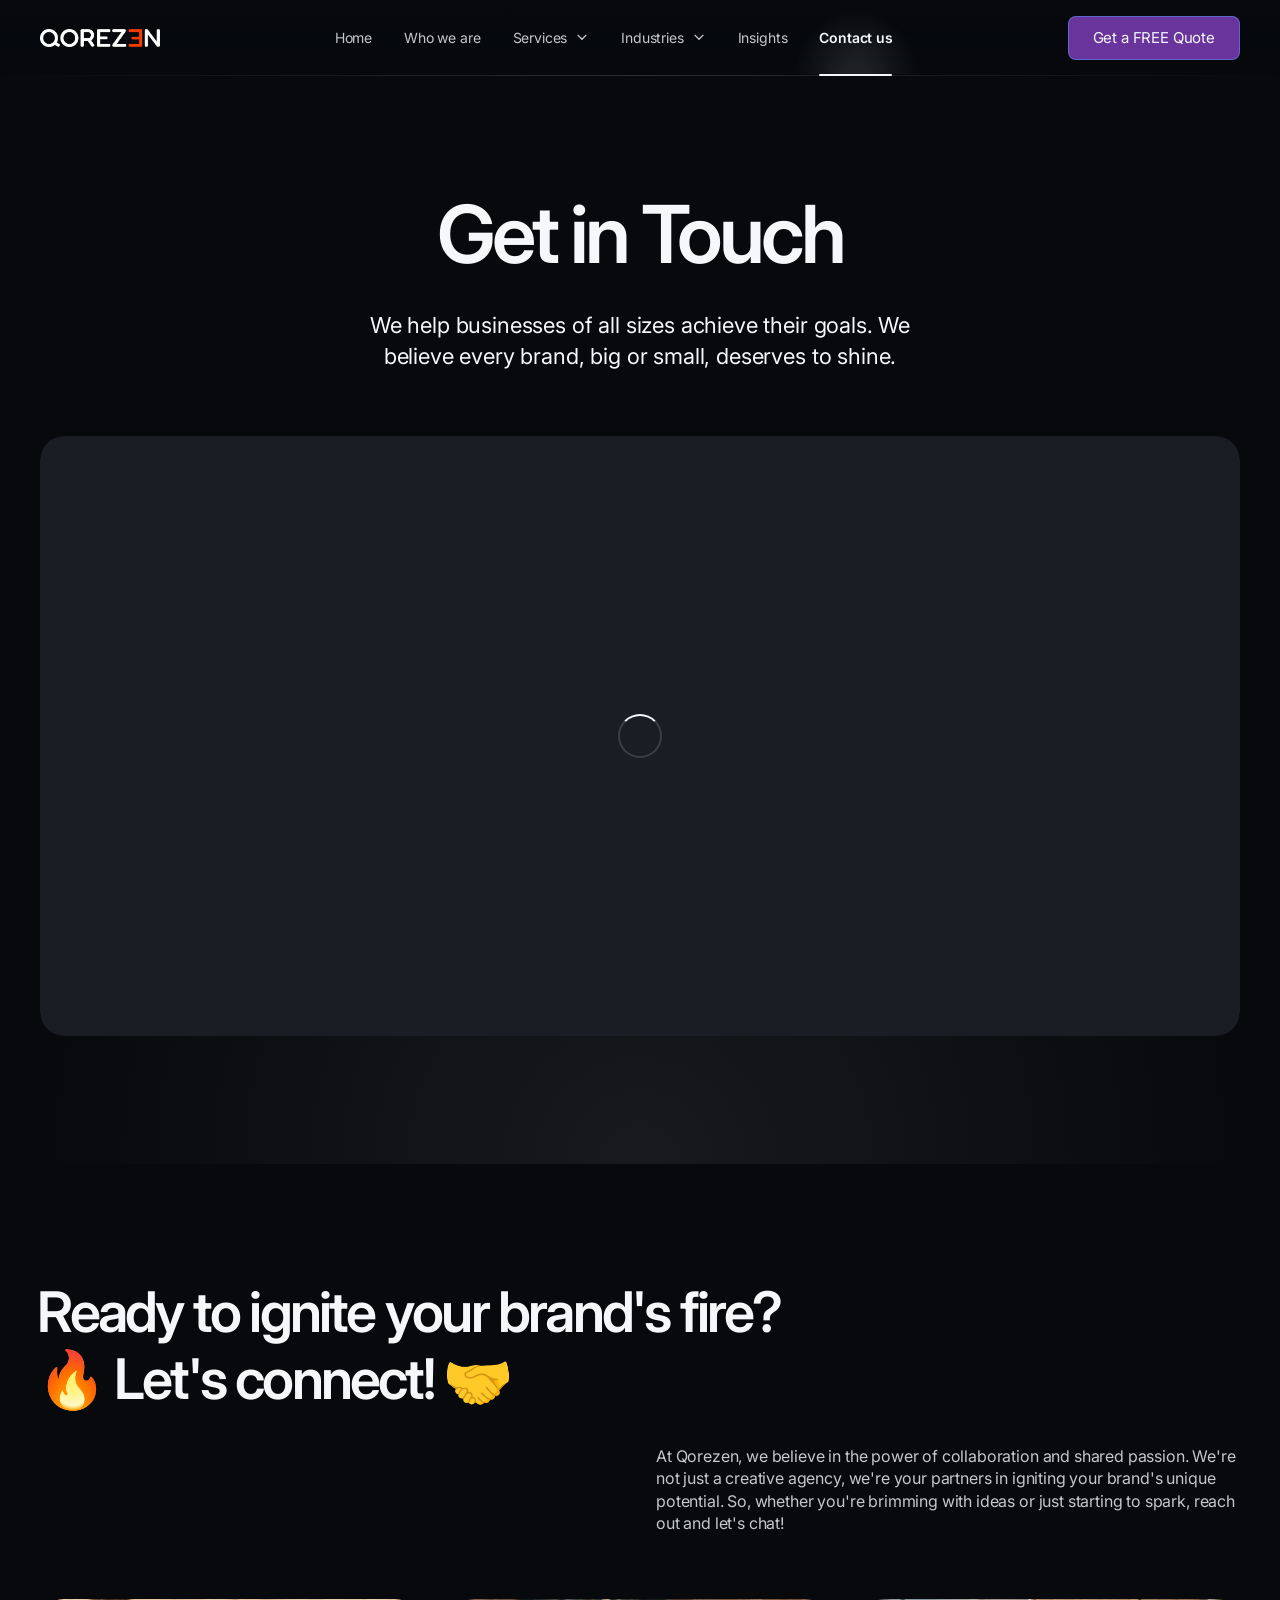
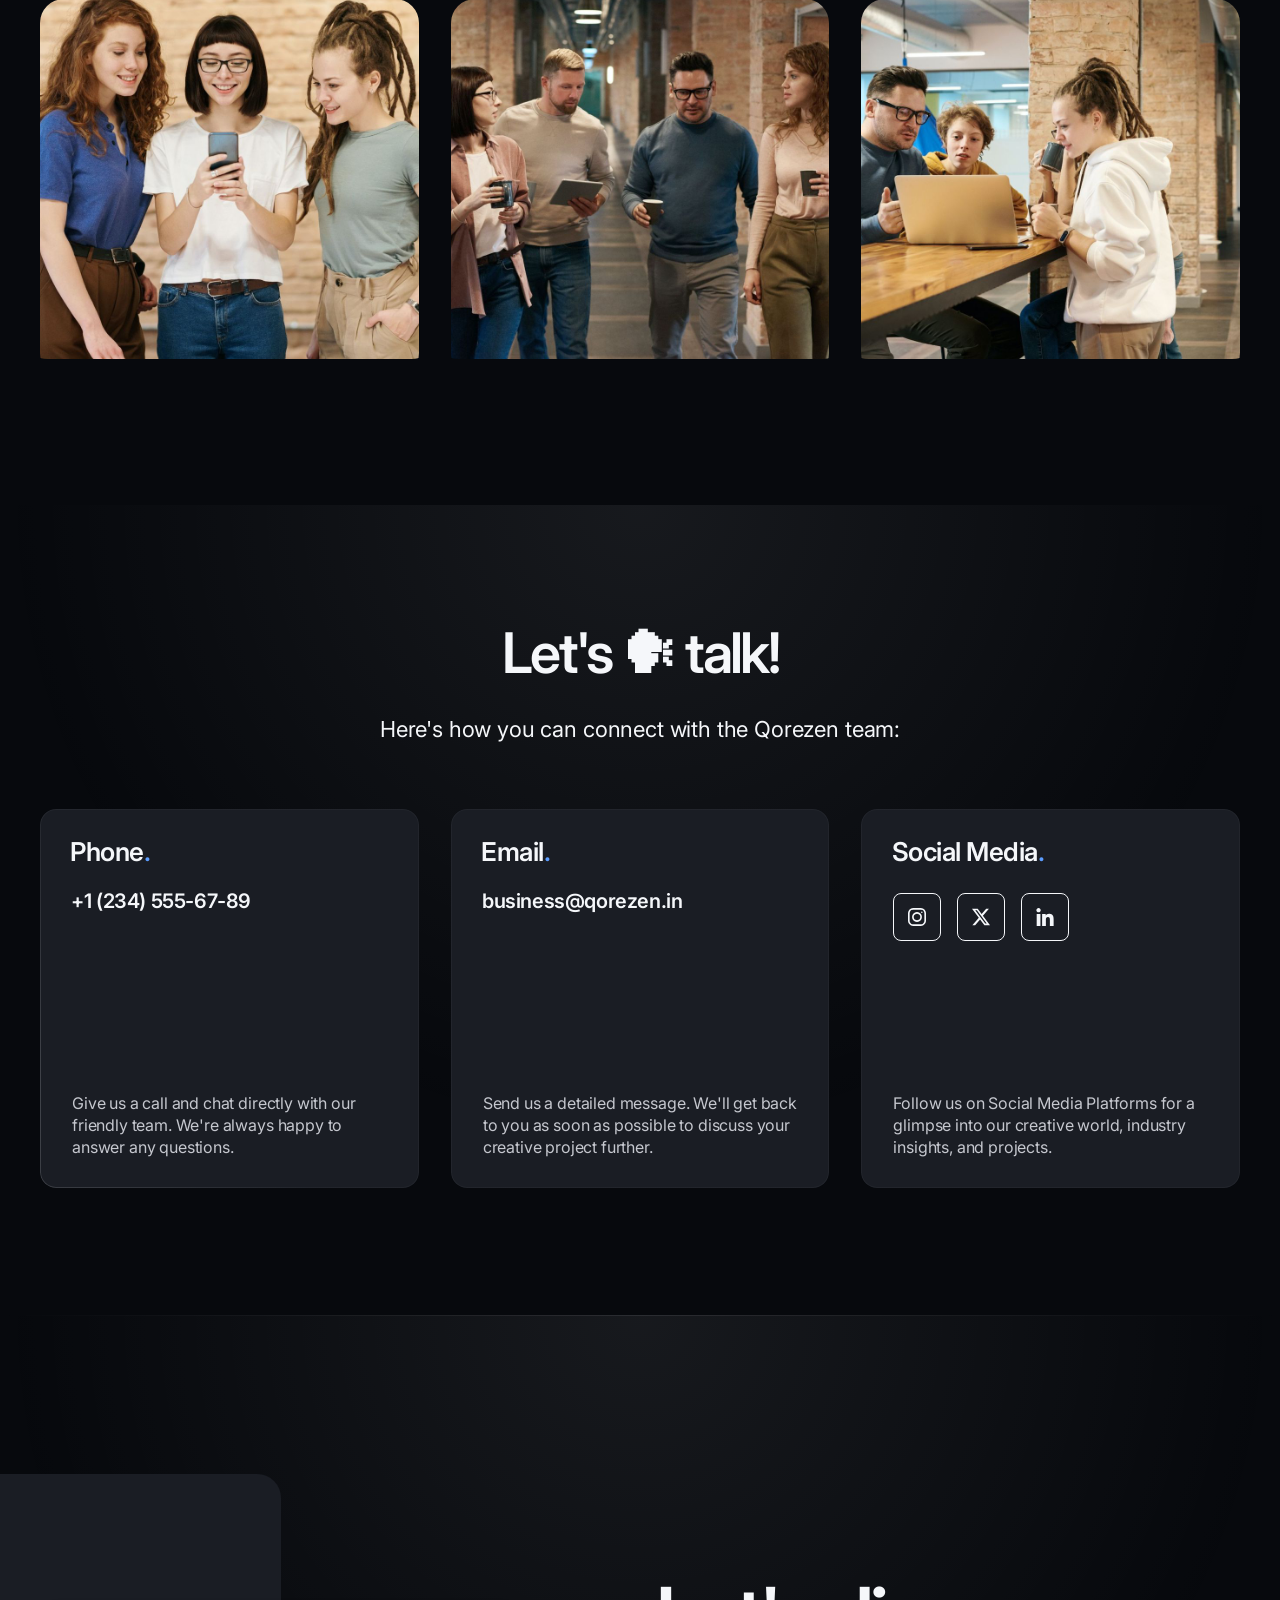
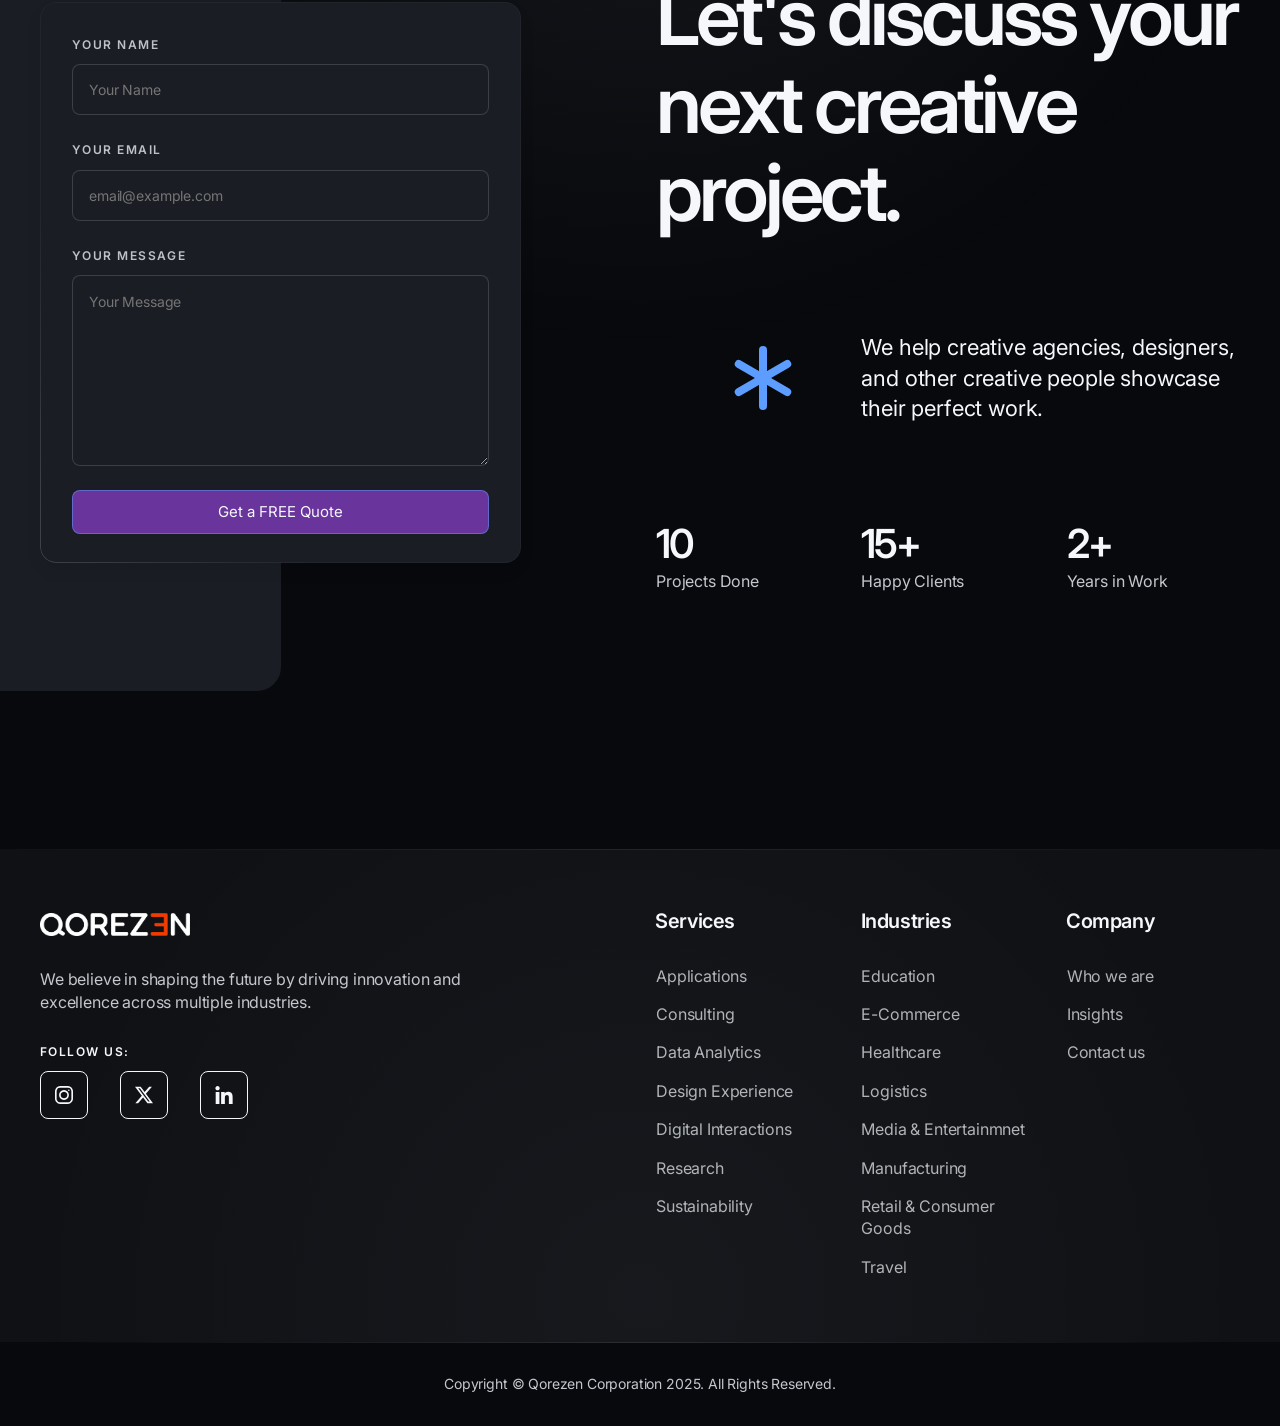
==== commit 0ff091e6: "Google Analytics" ====
--- a/contact-us.html
+++ b/contact-us.html
@@ -20,6 +20,17 @@
 
     <!-- Favicon -->
     <link rel="icon" href="img/favicon.png" sizes="32x32">
+
+    <!-- Google tag (gtag.js) -->
+<script async src="https://www.googletagmanager.com/gtag/js?id=G-WSK5561V4J"></script>
+<script>
+  window.dataLayer = window.dataLayer || [];
+  function gtag(){dataLayer.push(arguments);}
+  gtag('js', new Date());
+
+  gtag('config', 'G-WSK5561V4J');
+</script>
+
 </head>
 <body>
     <!-- Header -->
--- a/css/config.css
+++ b/css/config.css
@@ -29,7 +29,7 @@
     --bringer-s-text: #C5C7CE;
 
     /* A background color for accents, like buttons, highlighted blocks, etc. */
-    --bringer-s-accent: #F03C00;
+    --bringer-s-accent: #69359C;
 
     /* A hovered button background color */
     --bringer-button-hover-bg: #3F6EE9D0;
--- a/css/libs.css
+++ b/css/libs.css
@@ -17,7 +17,7 @@
   font-style: normal;
 }
 :root {
-  --swiper-theme-color: #F03C00;
+  --swiper-theme-color: #69359C;
 }
 :host {
   position: relative;
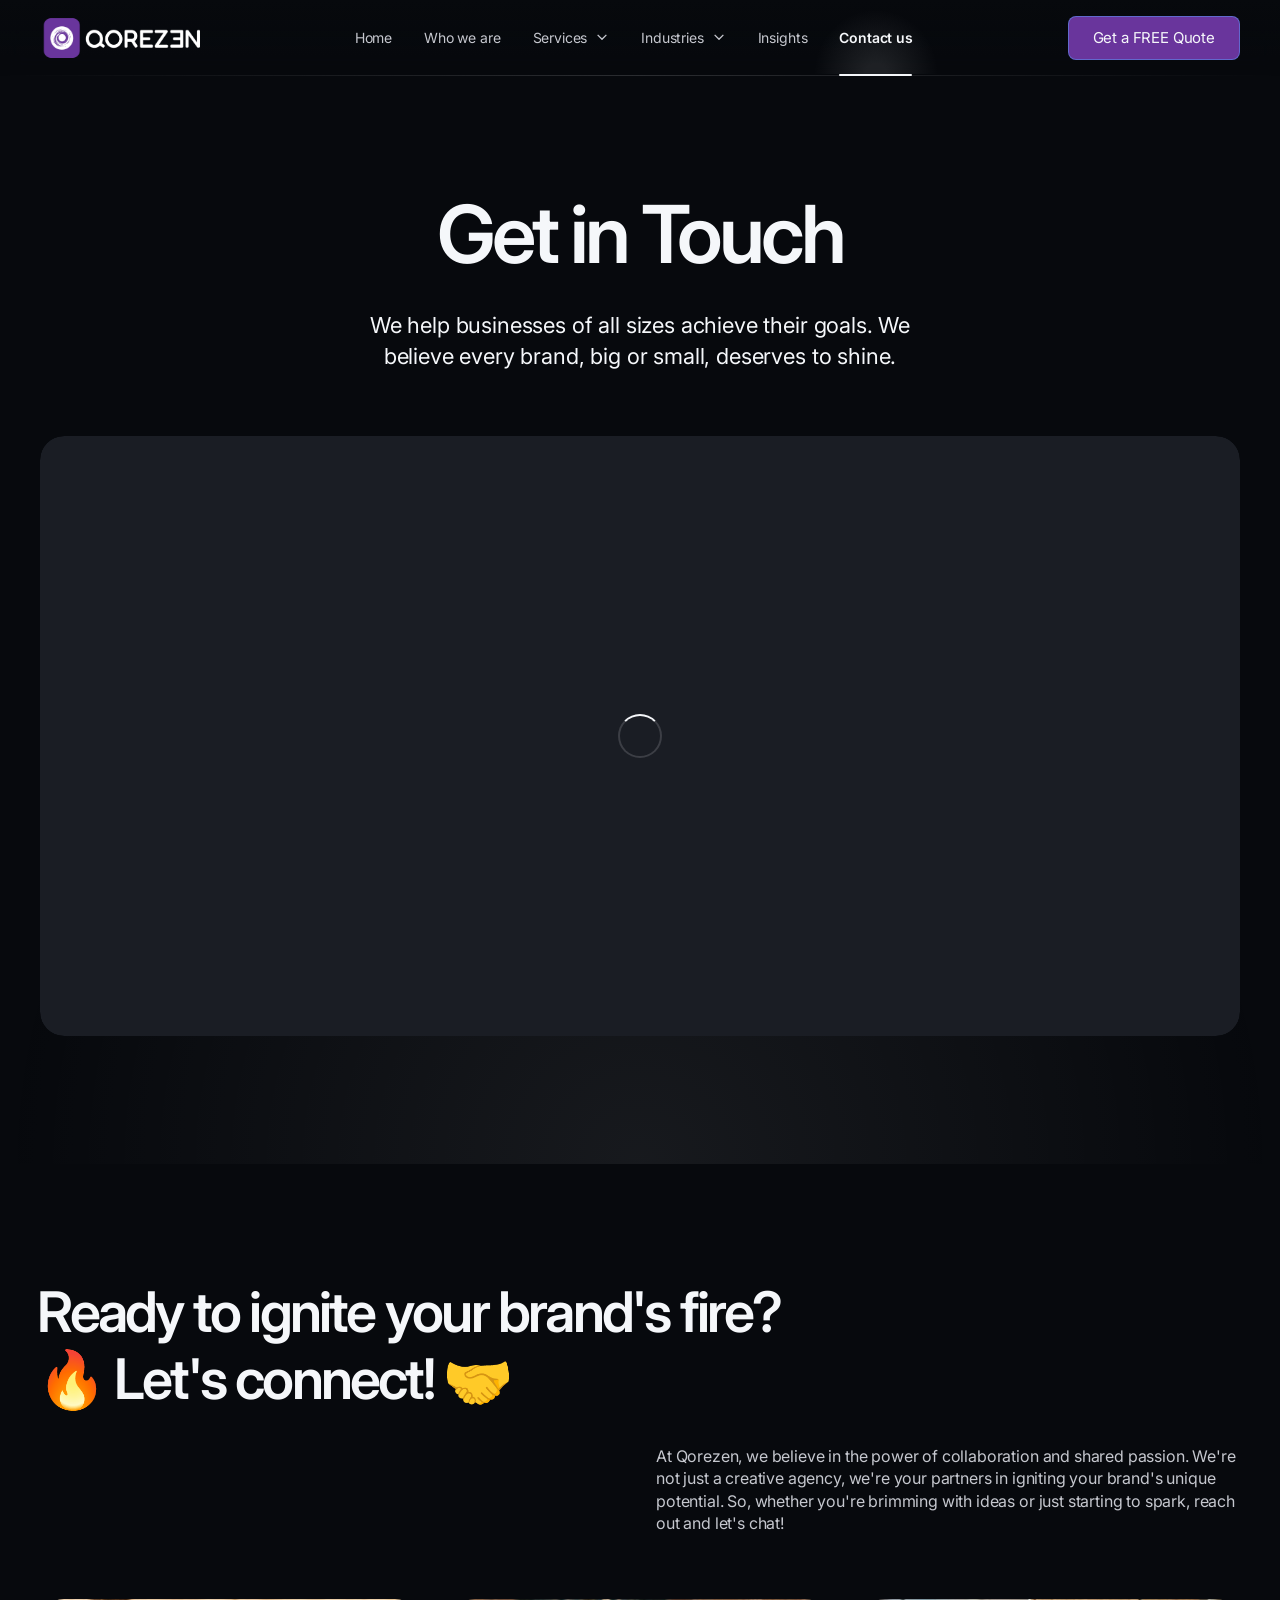
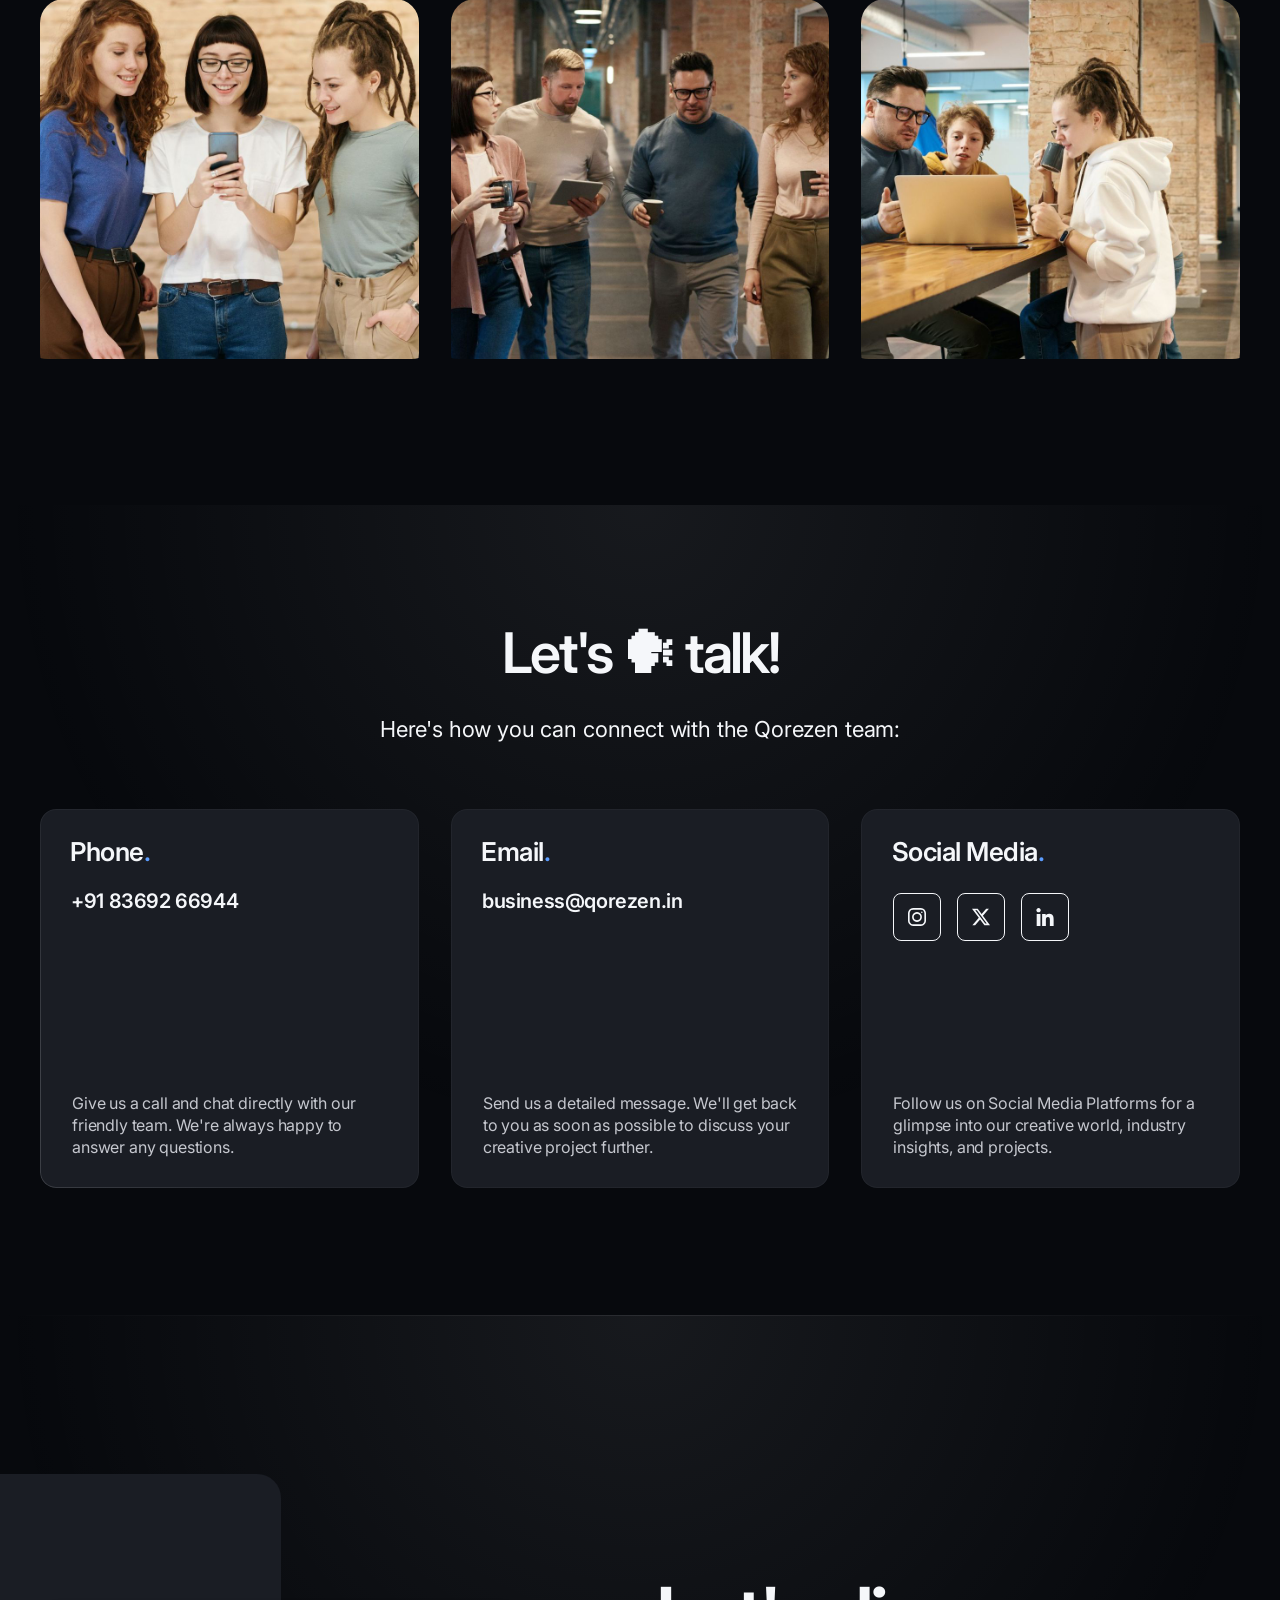
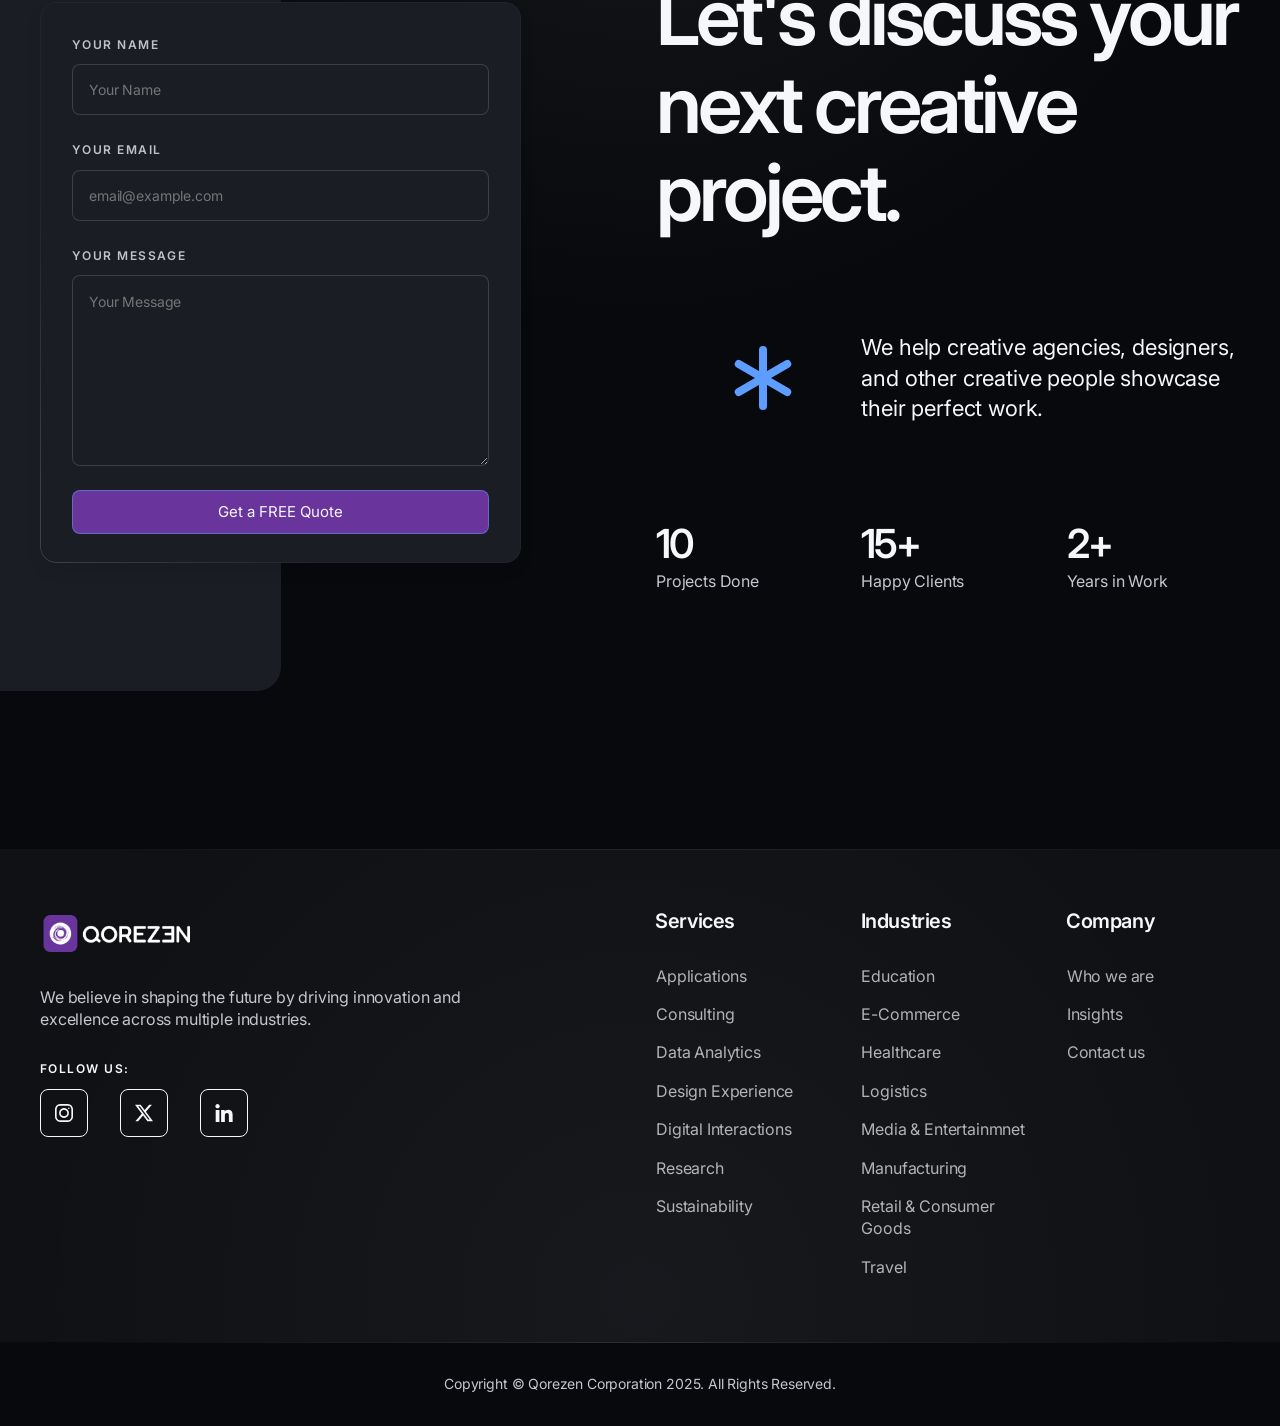
==== commit ca89e658: "Changes" ====
--- a/contact-us.html
+++ b/contact-us.html
@@ -39,8 +39,8 @@
         <div class="bringer-header-inner">
             <!-- Header Logo -->
             <div class="bringer-header-lp">
-                <a href="./" class="bringer-logo">
-                    <img src="img/logo.png" alt="Qorezen Technologies" width="120" height="32">
+                <a href="/index.html" class="bringer-logo">
+                    <img src="img/Q Web Logo W.png" alt="Qorezen" width="160" height="60">
                 </a>
             </div>
             <!-- Main Menu -->
@@ -48,7 +48,7 @@
                 <nav class="bringer-nav">
                     <ul class="main-menu" data-stagger-appear="fade-down" data-stagger-delay="75">
                         <li>
-                            <a href="#">Home</a>
+                            <a href="/index.html">Home</a>
                         </li>
                         <li>
                             <a href="/who-we-are.html">Who we are</a>
@@ -60,22 +60,22 @@
                                     <a href="/services/applications.html">Applications</a>
                                 </li>
                                 <li>
-                                    <a href="">Consulting</a>
-                                </li>
-                                <li>
-                                    <a href="">Data Analytics</a>
-                                </li>
-                                <li>
-                                    <a href="">Design Experience</a>
-                                </li>
-                                <li>
-                                    <a href="">Digital Interactions</a>
-                                </li>
-                                <li>
-                                    <a href="">Research</a>
-                                </li>
-                                <li>
-                                    <a href="">Sustainability</a>
+                                    <a href="/services/consulting.html">Consulting</a>
+                                </li>
+                                <li>
+                                    <a href="/services/data-analytics.html">Data Analytics</a>
+                                </li>
+                                <li>
+                                    <a href="/services/design-experience.html">Design Experience</a>
+                                </li>
+                                <li>
+                                    <a href="/services/digital-interactions.html">Digital Interactions</a>
+                                </li>
+                                <li>
+                                    <a href="/services/research.html">Research</a>
+                                </li>
+                                <li>
+                                    <a href="/services/sustainability.html">Sustainability</a>
                                 </li>
                             </ul>
                         </li>
@@ -96,7 +96,7 @@
                             <a href="">Insights</a>
                         </li>
                         <li class="current-menu-item">
-                            <a href="contacts.html">Contact us</a>
+                            <a href="/contacts.html">Contact us</a>
                         </li>
                     </ul>
                 </nav>
@@ -108,8 +108,8 @@
         </div>
         <!-- Mobile Header -->
         <div class="bringer-mobile-header-inner">
-            <a href="./" class="bringer-logo">
-                <img src="img/logo.png" alt="Qorezen Technologies" width="120" height="24">
+            <a href="/index.html" class="bringer-logo">
+                <img src="img/Q Web Logo W.png" alt="Qorezen Technologies" width="120" height="24">
             </a>
             <a href="" class="bringer-mobile-menu-toggler">
                 <i class="bringer-menu-toggler-icon">
@@ -182,10 +182,10 @@
                     <div class="stg-col-4 stg-tp-col-6 stg-tp-bottom-gap">
                         <!-- Phone -->
                         <div class="bringer-block stg-aspect-square stg-vertical-space-between">
-                            <a href="tel:+12345556789" class="bringer-grid-item-link"></a>
+                            <a href="tel:+918369266944" class="bringer-grid-item-link"></a>
                             <div>
                                 <h5>Phone<span class="bringer-accent">.</span></h5>
-                                <h6>+1 (234) 555-67-89</h6>
+                                <h6>+91 83692 66944</h6>
                             </div>
                             <p>Give us a call and chat directly with our friendly team. We're always happy to answer any questions.</p>
                         </div>
@@ -208,17 +208,17 @@
                                 <h5>Social Media<span class="bringer-accent">.</span></h5>
                                 <ul class="bringer-socials-list stg-small-gap" data-stagger-appear="fade-up" data-stagger-delay="75">
                                     <li>
-                                        <a href="#" target="_blank" class="bringer-socials-instagram">
-                                            <i></i>
-                                        </a>
-                                    </li>
-                                    <li>
-                                        <a href="#" target="_blank" class="bringer-socials-x">
-                                            <i></i>
-                                        </a>
-                                    </li>
-                                    <li>
-                                        <a href="#" target="_blank" class="bringer-socials-linkedin">
+                                        <a href="https://www.instagram.com/qorezen/" target="_blank" class="bringer-socials-instagram">
+                                            <i></i>
+                                        </a>
+                                    </li>
+                                    <li>
+                                        <a href="https://x.com/qorezen" target="_blank" class="bringer-socials-x">
+                                            <i></i>
+                                        </a>
+                                    </li>
+                                    <li>
+                                        <a href="https://www.linkedin.com/company/qorezen-in/" target="_blank" class="bringer-socials-linkedin">
                                             <i></i>
                                         </a>
                                     </li>
@@ -300,7 +300,7 @@
                         <div class="stg-col-5 stg-tp-col-12 stg-tp-bottom-gap-l">
                             <div class="bringer-info-widget">
                                 <a href="./" class="bringer-logo footer-logo">
-                                    <img src="img/logo.png" alt="bringer." width="150" height="24">
+                                    <img src="img/Q Web Logo W.png" alt="bringer." width="150" height="24">
                                 </a>
                                 <div class="bringer-info-description">We believe in shaping the future by driving innovation and excellence across multiple industries.</div>
                                 <span class="bringer-label">Follow us:</span>
@@ -329,12 +329,12 @@
                                 <div class="bringer-menu-widget">
                                     <ul>
                                         <li><a href="/services/applications.html">Applications</a></li>
-                                        <li><a href="">Consulting</a></li>
-                                        <li><a href="">Data Analytics</a></li>
-                                        <li><a href="">Design Experience</a></li>
-                                        <li><a href="">Digital Interactions</a></li>
-                                        <li><a href="">Research</a></li>
-                                        <li><a href="">Sustainability</a></li>
+                                        <li><a href="/services/consulting.html">Consulting</a></li>
+                                        <li><a href="/services/data-analytics.html">Data Analytics</a></li>
+                                        <li><a href="/services/design-experience.html">Design Experience</a></li>
+                                        <li><a href="/services/digital-interactions.html">Digital Interactions</a></li>
+                                        <li><a href="/services/research.html">Research</a></li>
+                                        <li><a href="/services/sustainability.html">Sustainability</a></li>
                                     </ul>
                                 </div>
                             </div>
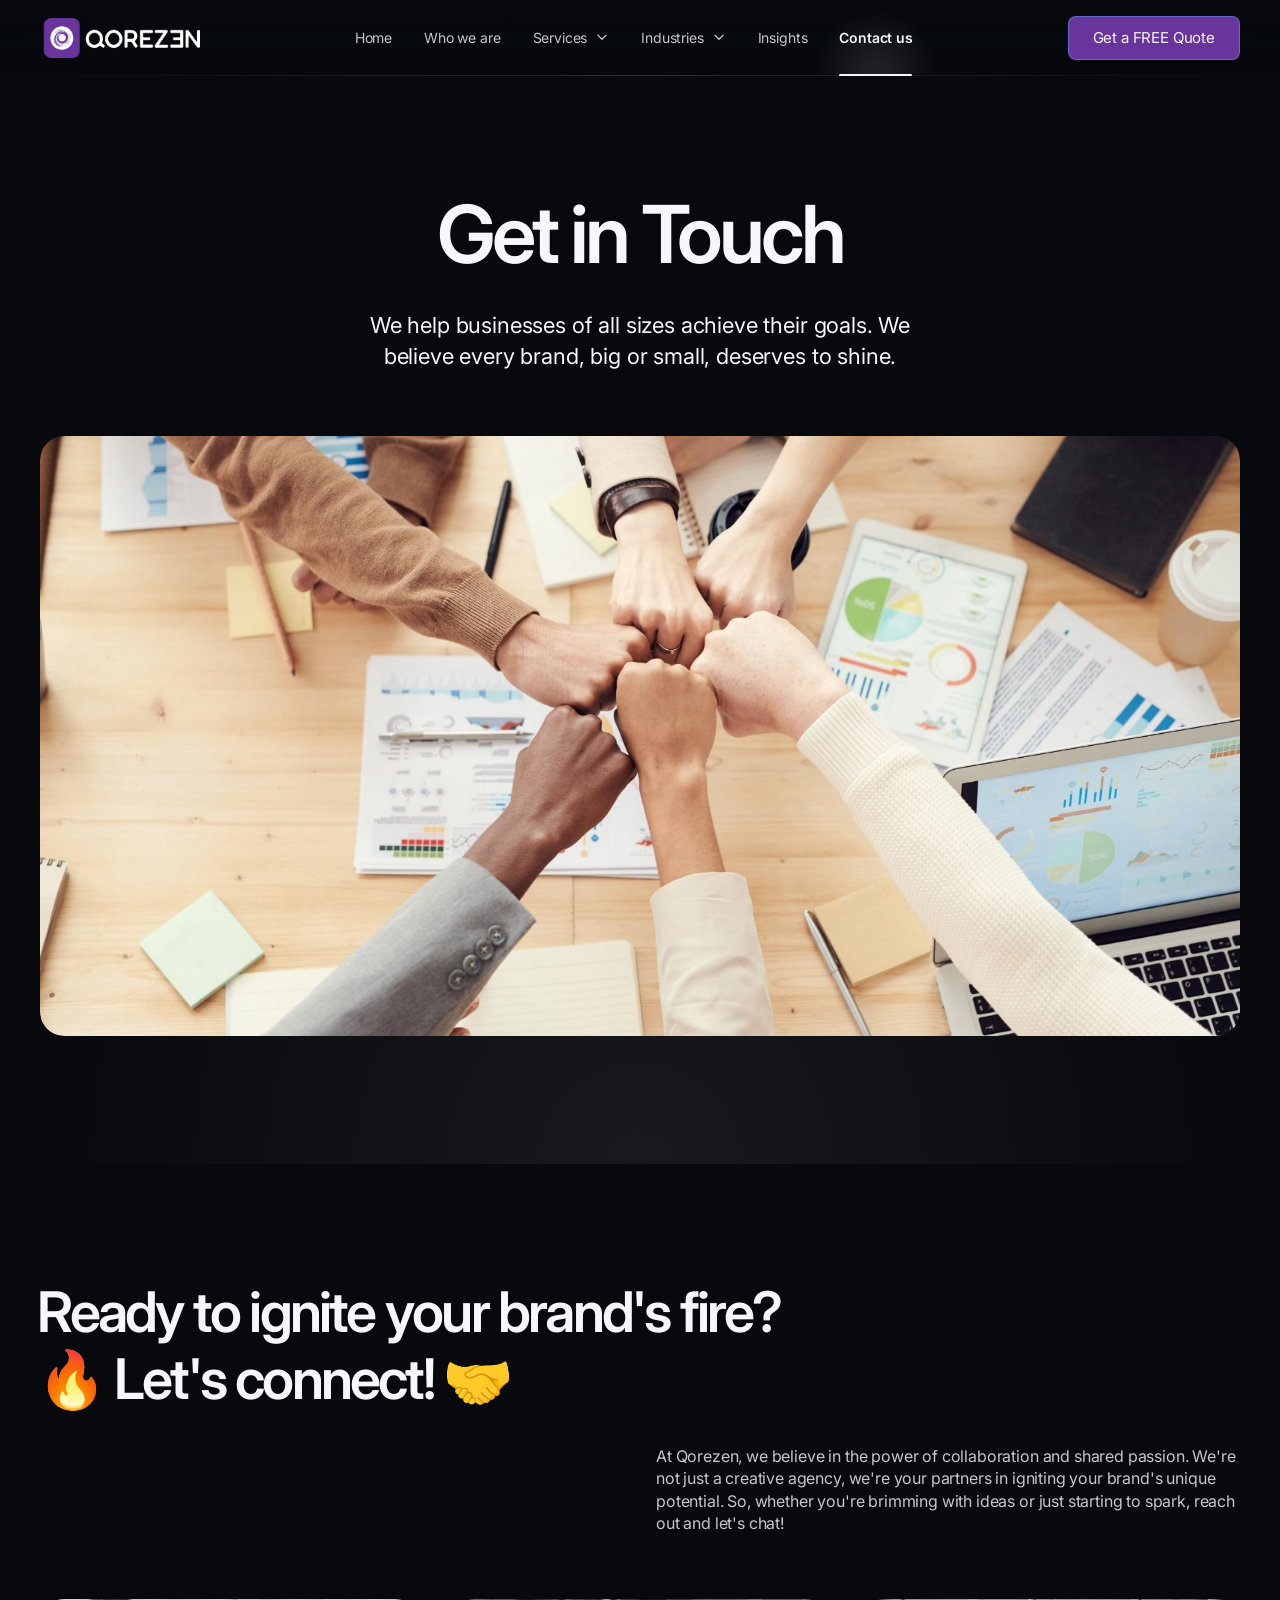
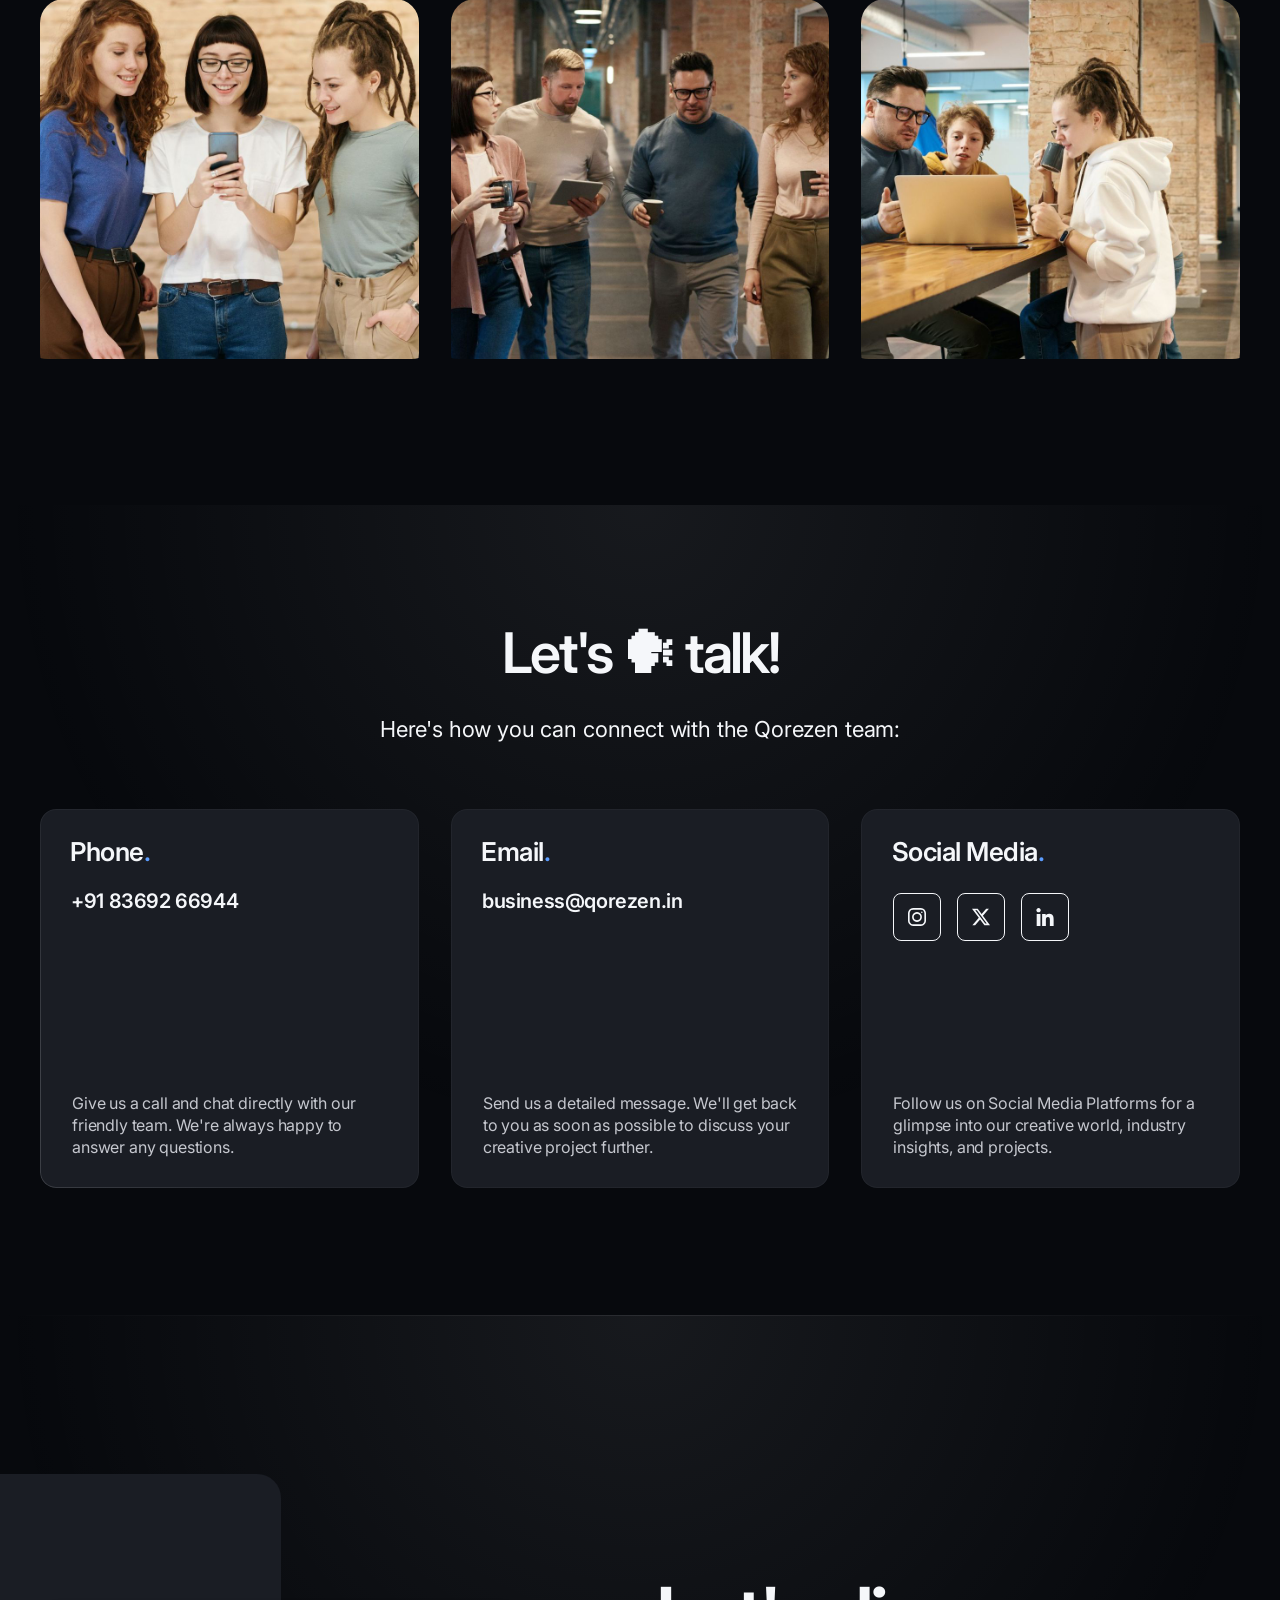
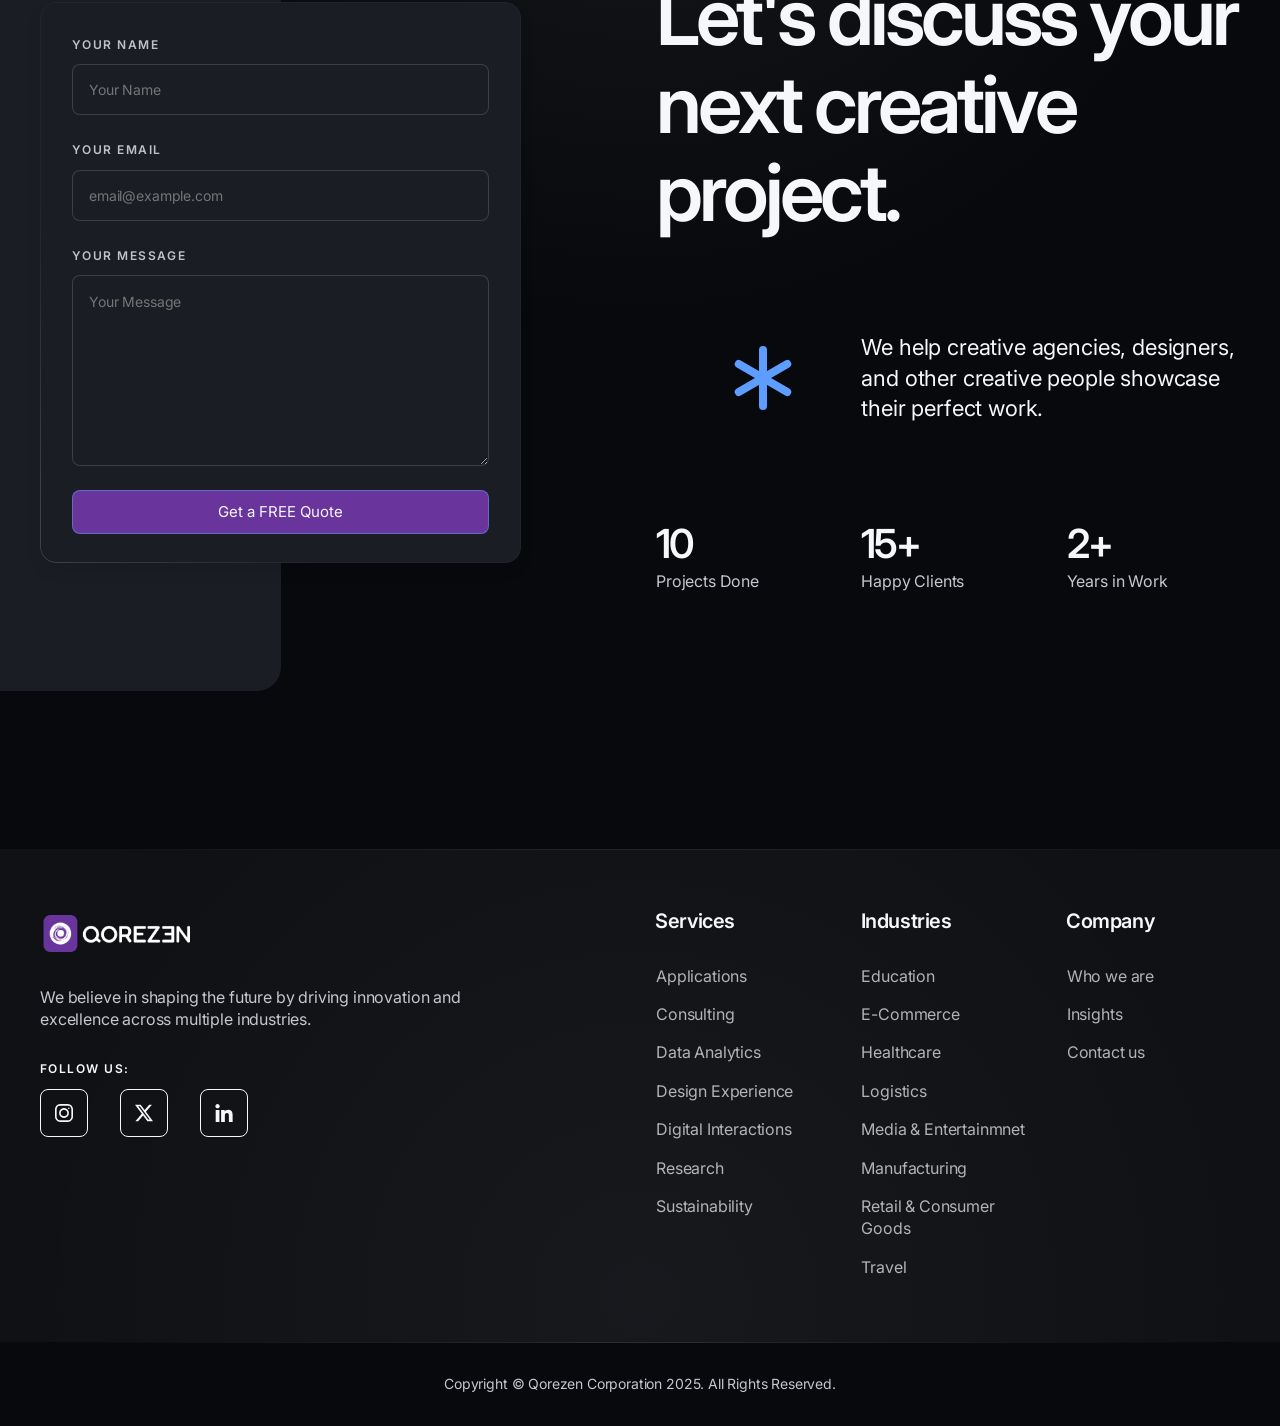
==== commit 8795edea: "Contact Image" ====
--- a/contact-us.html
+++ b/contact-us.html
@@ -133,7 +133,7 @@
                     </div>
                 </div>
                 <div class="bringer-parallax-media" data-parallax-speed="20" data-appear="fade-up" data-delay="200" data-unload="fade-up">
-                    <img class="bringer-lazy" src="img/null.png" data-src="img/inner-pages/contacts01.jpg" alt="Get in Touch" width="1920" height="960">
+                    <img class="bringer-lazy" src="img/null.png" data-src="img/home/contact.jpg" alt="Get in Touch" width="1920" height="960">
                 </div><!-- .bringer-parallax-media -->
             </section>
 
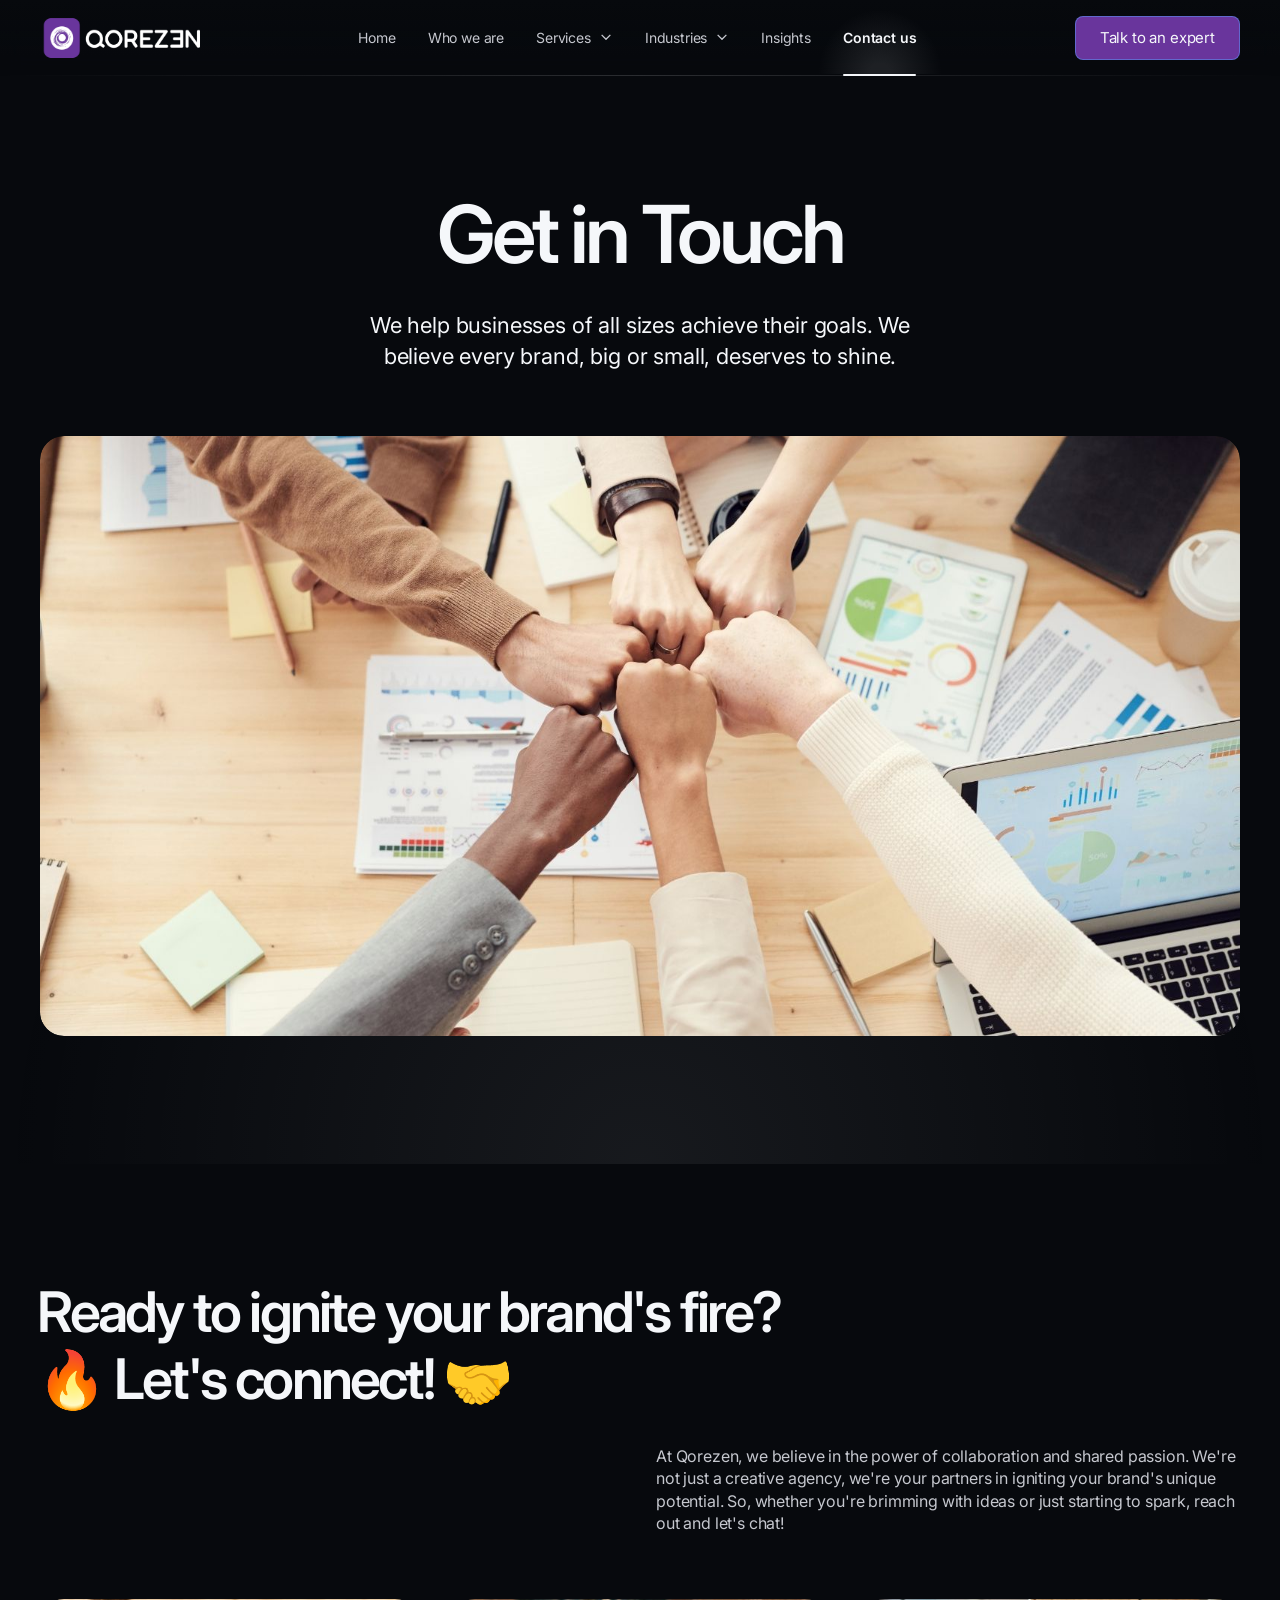
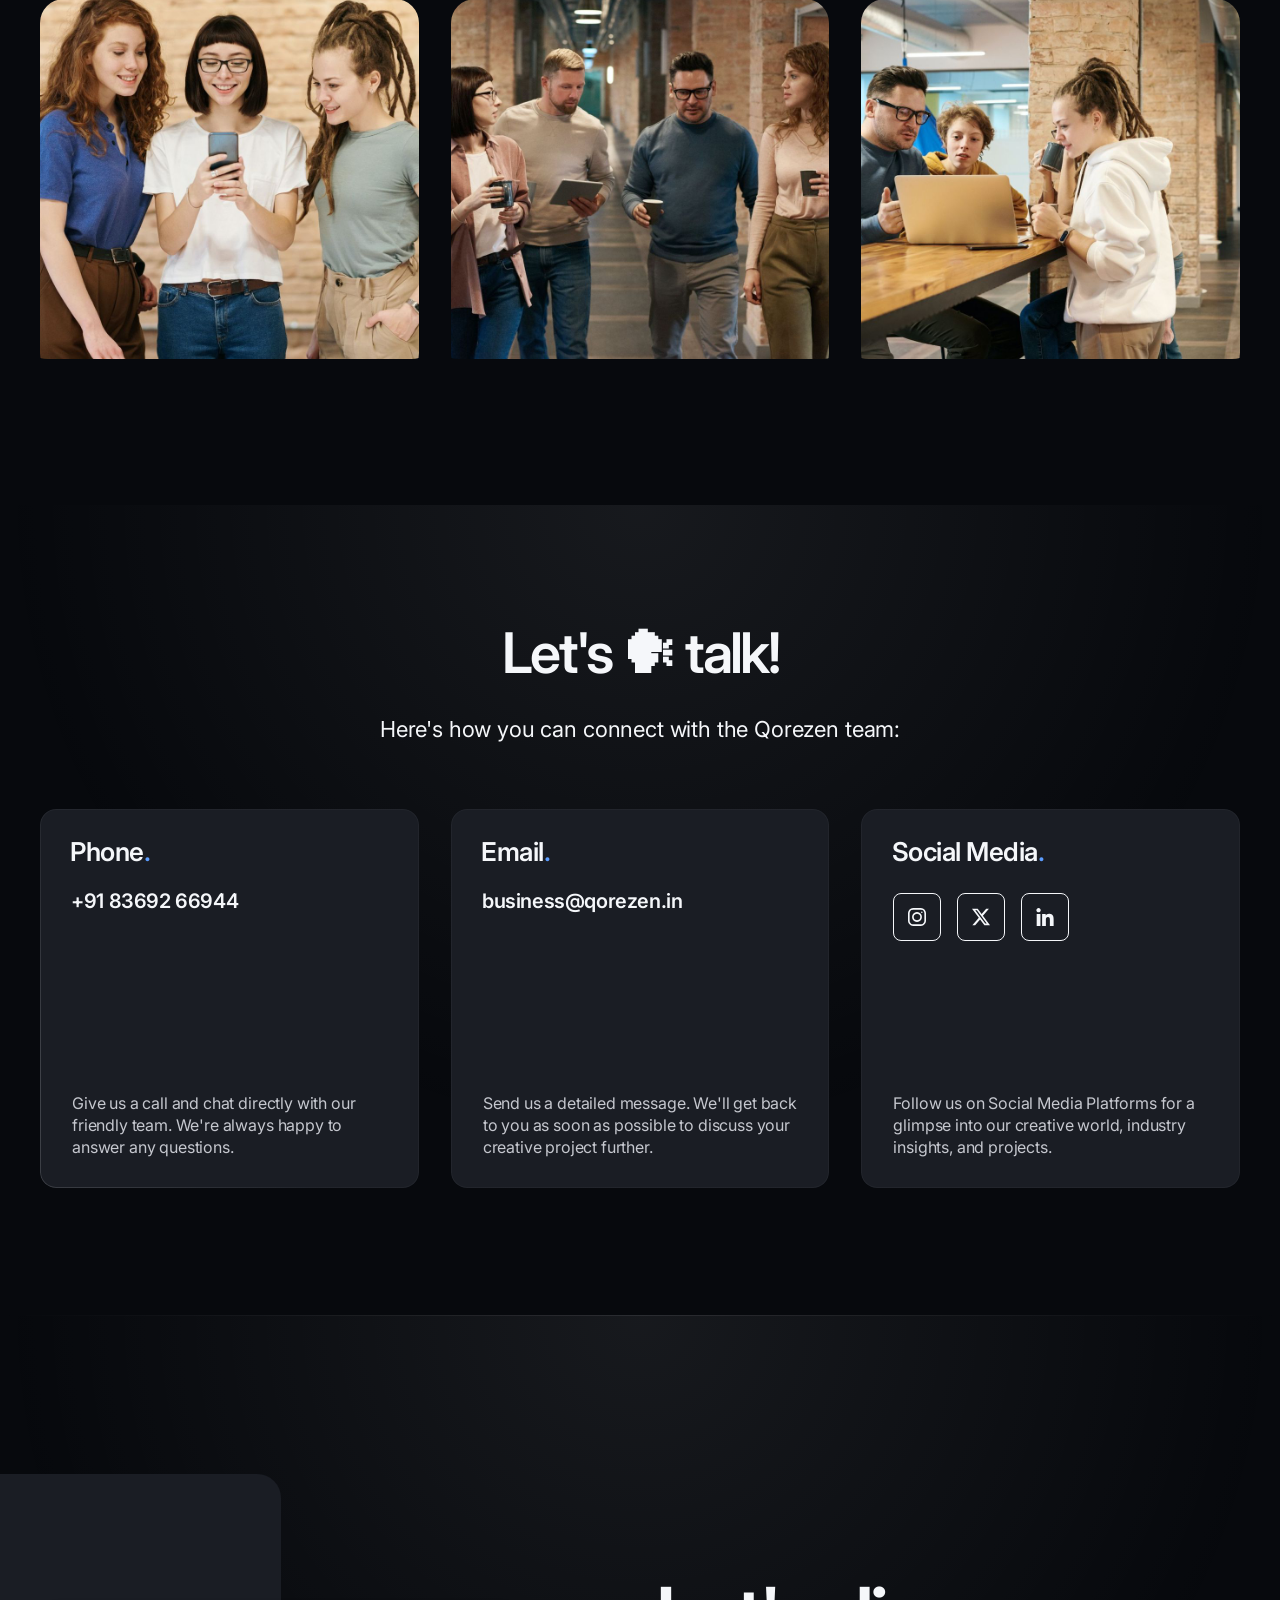
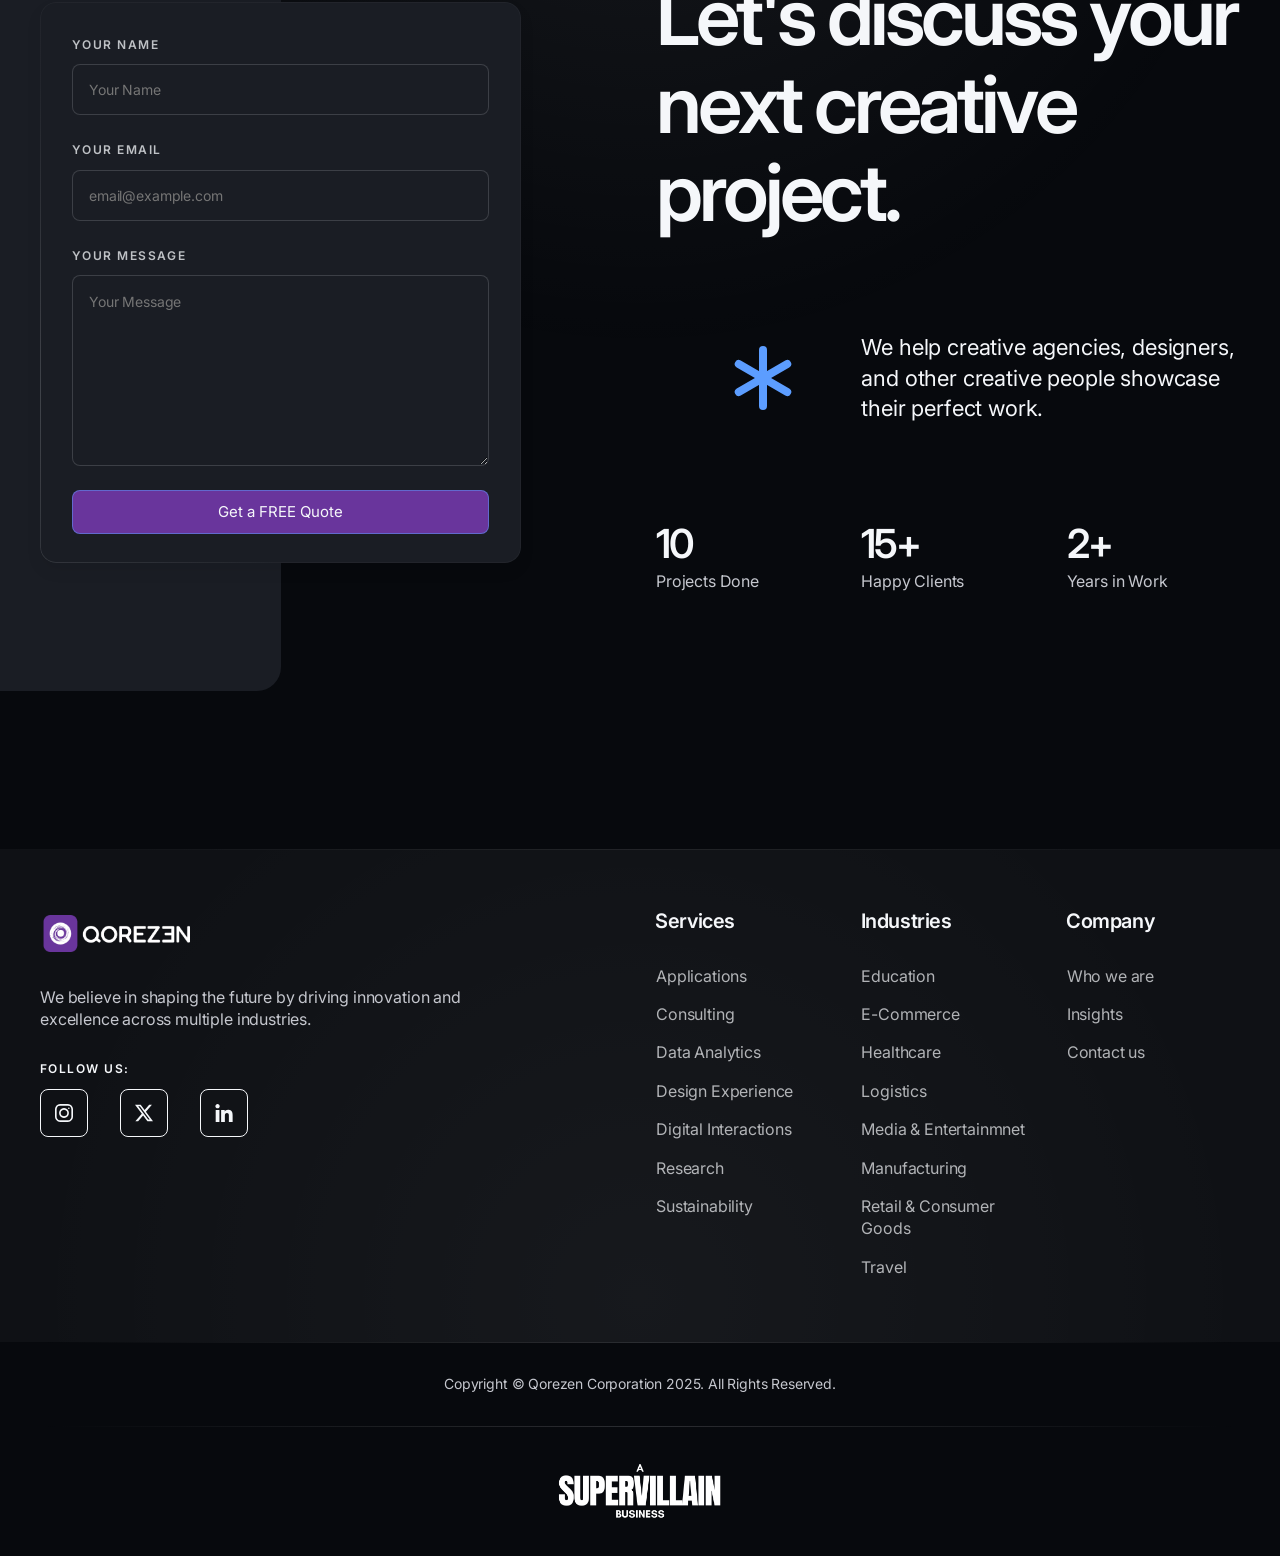
==== commit 1495f4f6: "Changes in web" ====
--- a/contact-us.html
+++ b/contact-us.html
@@ -103,7 +103,7 @@
             </div>
             <!-- Header Button -->
             <div class="bringer-header-rp">
-                <a href="/contact-us.html" class="bringer-button">Get a FREE Quote</a>
+                <a href="/contact-us.html" class="bringer-button">Talk to an expert</a>
             </div>
         </div>
         <!-- Mobile Header -->
@@ -378,6 +378,13 @@
                     Copyright &copy; Qorezen Corporation 2025. All Rights Reserved.
                 </div>
             </div>
+            <div class="bringer-footer-line stg-container">
+                <div class="align-center">
+                    <a href="https://supervillain.in/" target="_blank" class="bringer-logo footer-logo">
+                                    <img src="img/SVB Logo.png" alt="bringer." width="200" height="60">
+                                </a>
+                </div>
+            </div>
         </footer>
 	</main>
 
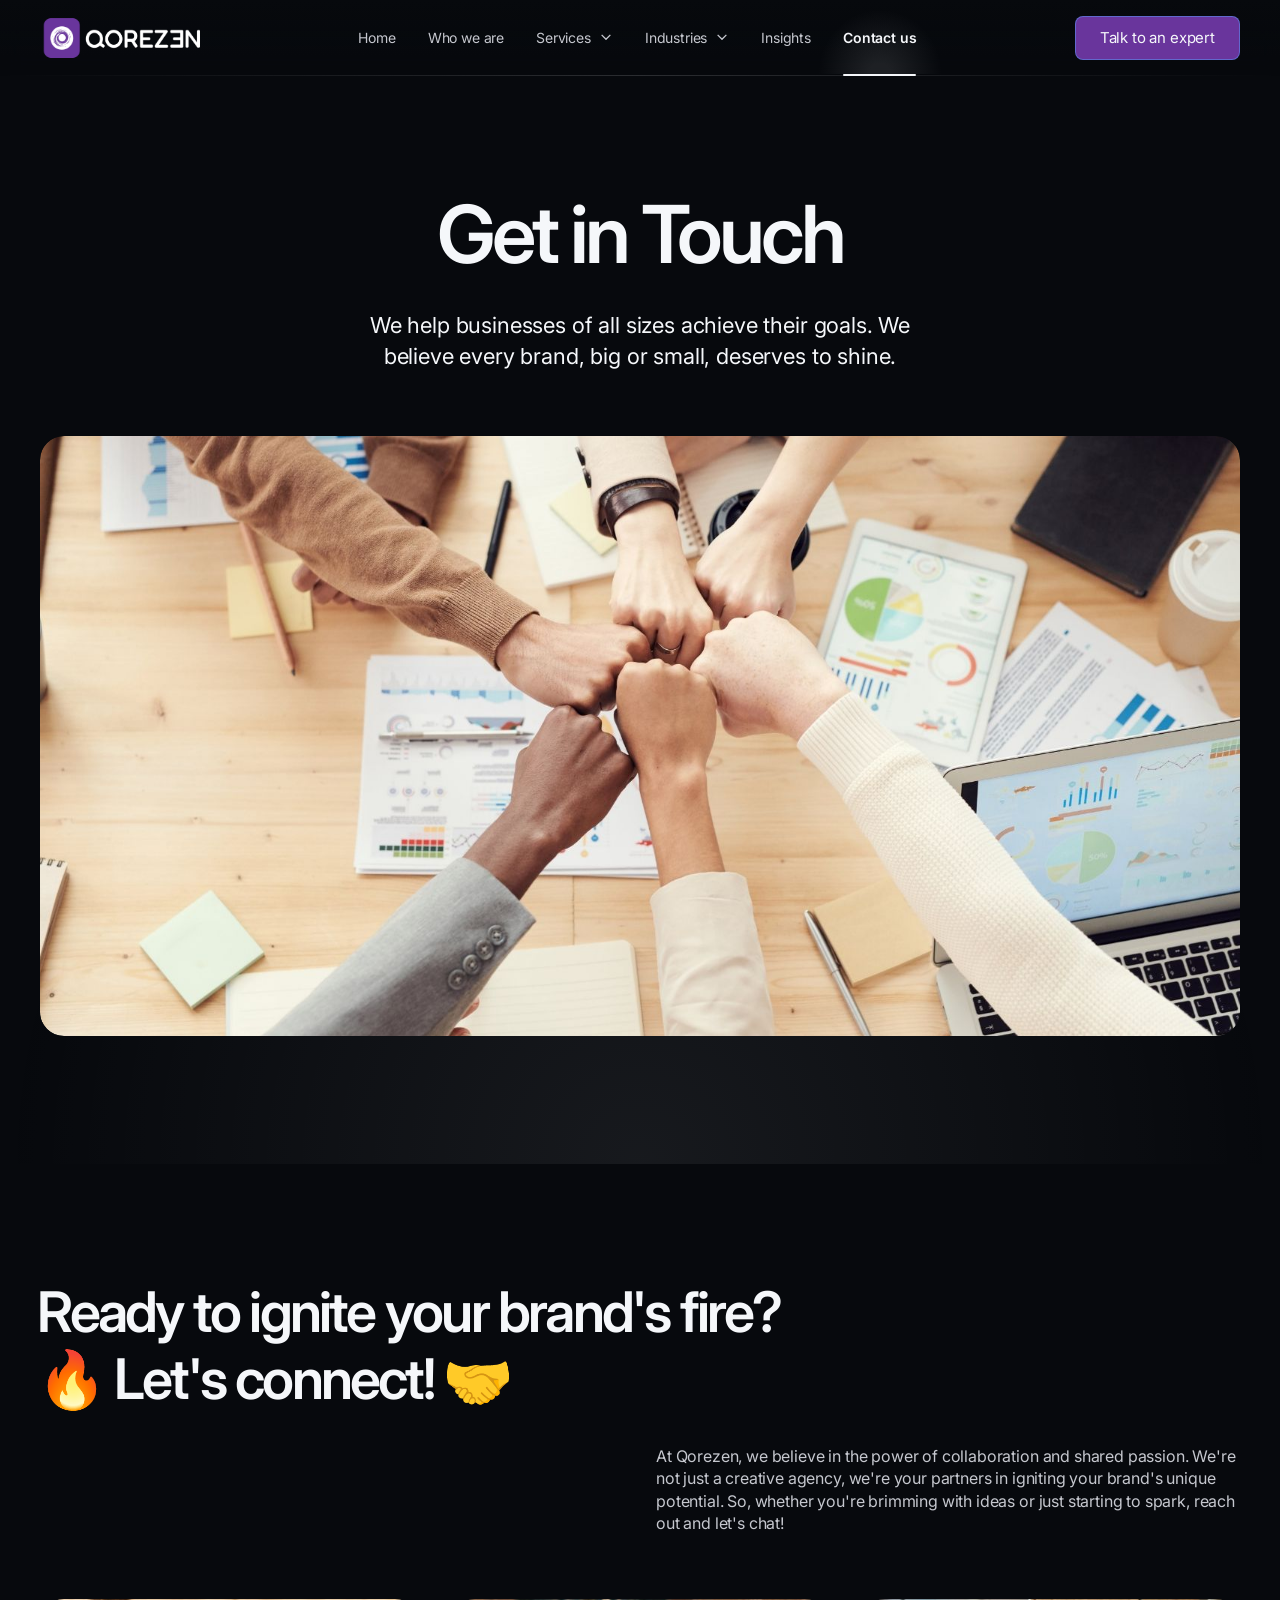
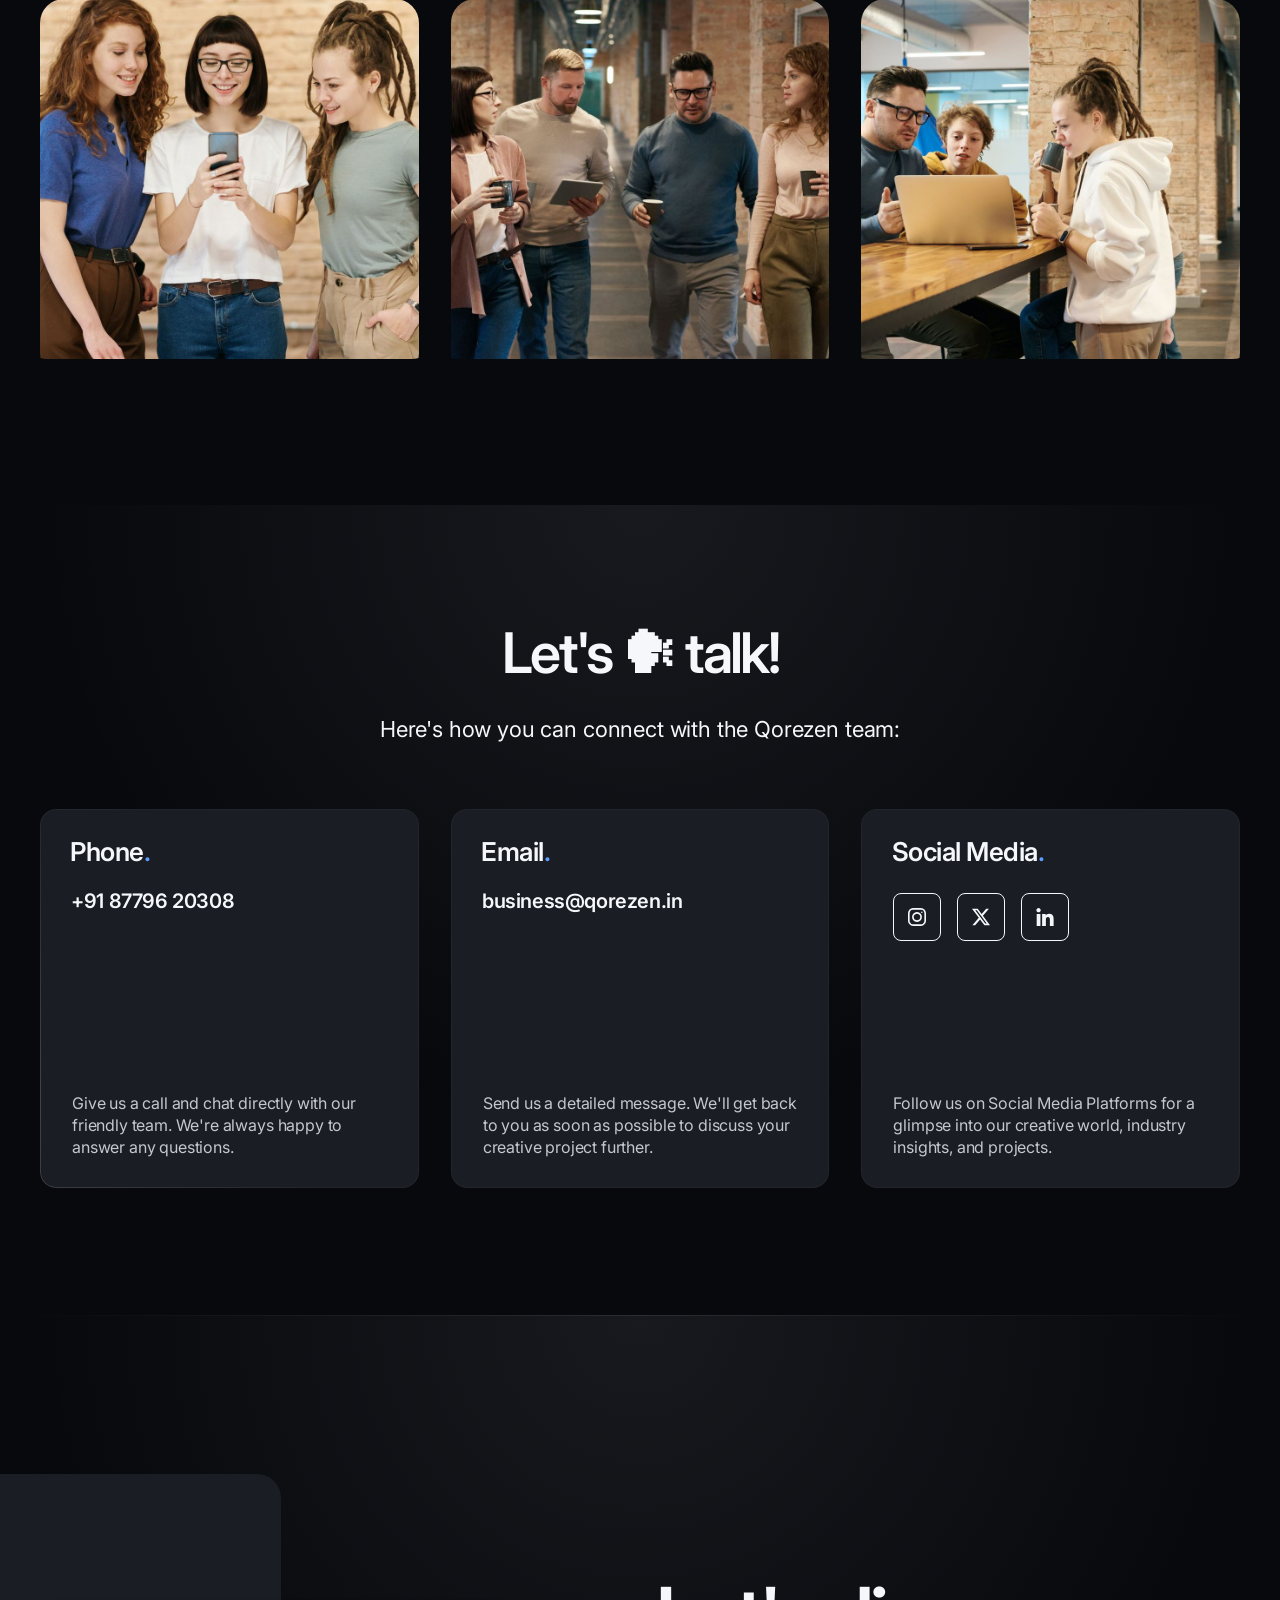
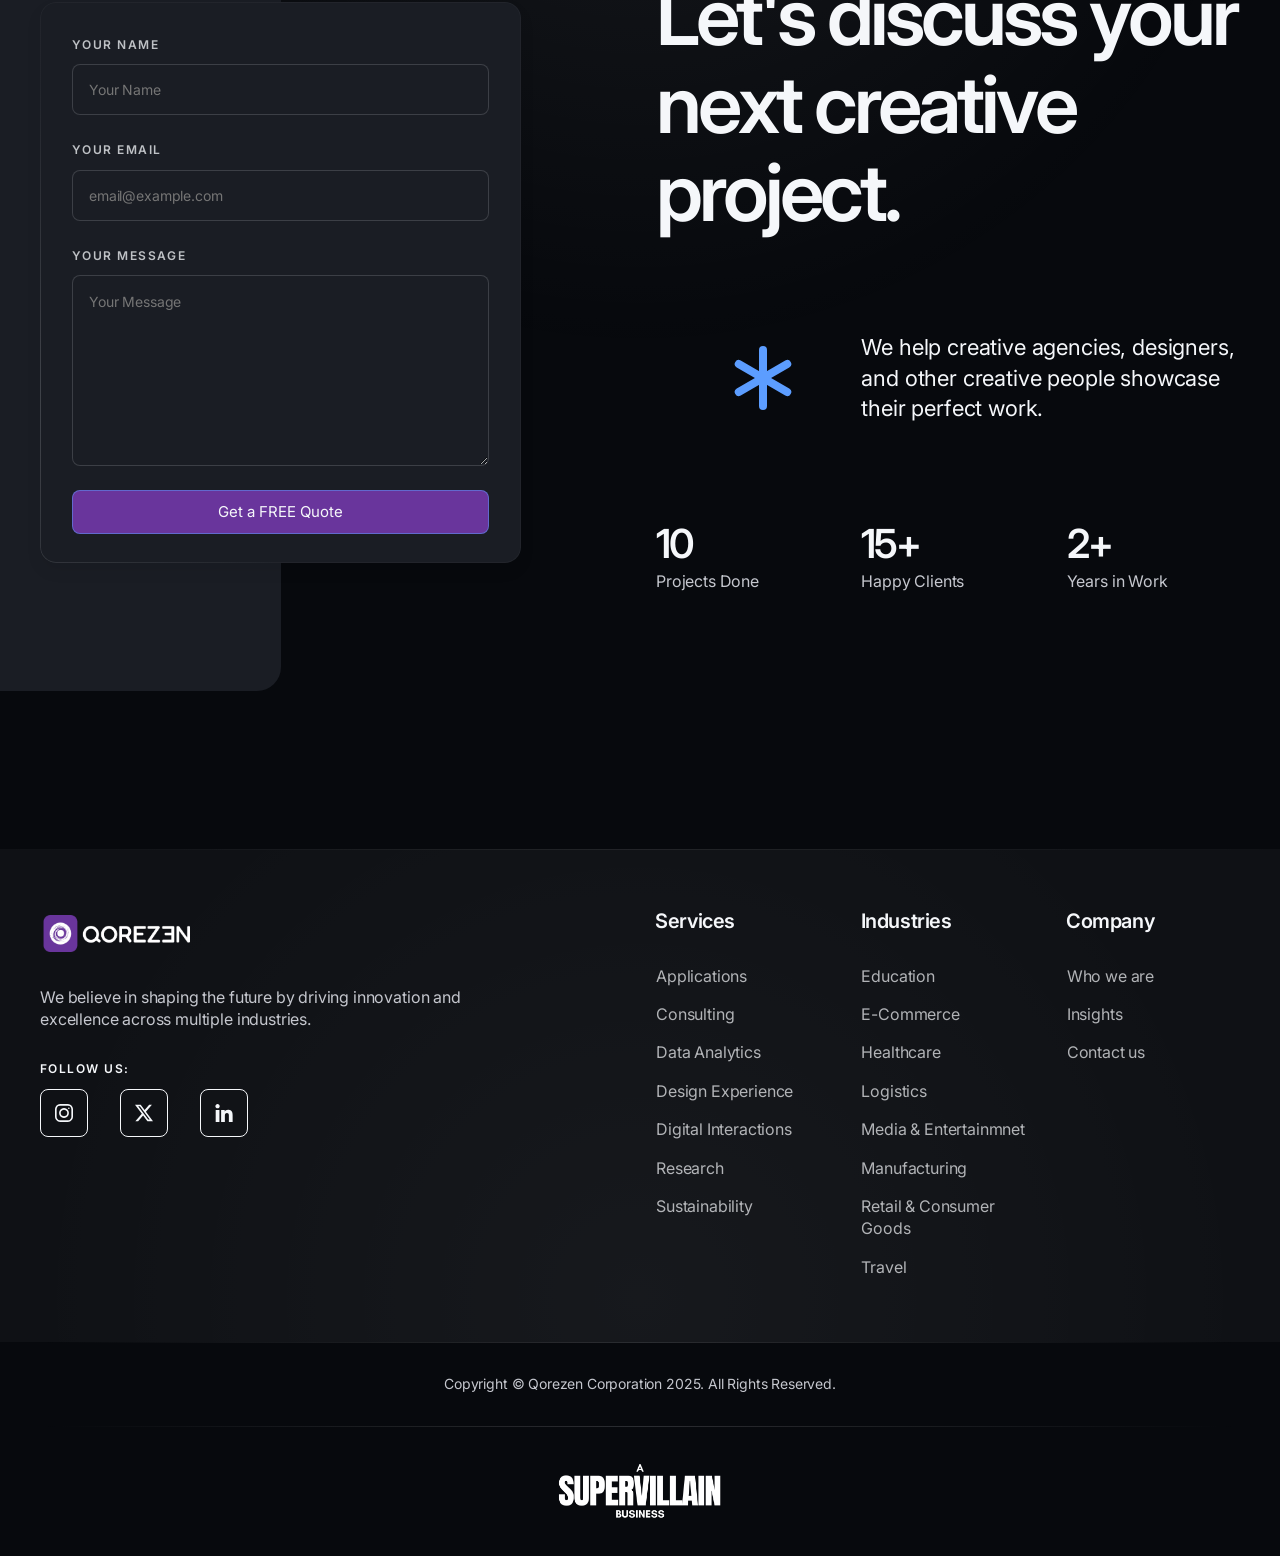
==== commit d843ad33: "changes in web for seo" ====
--- a/contact-us.html
+++ b/contact-us.html
@@ -185,7 +185,7 @@
                             <a href="tel:+918369266944" class="bringer-grid-item-link"></a>
                             <div>
                                 <h5>Phone<span class="bringer-accent">.</span></h5>
-                                <h6>+91 83692 66944</h6>
+                                <h6>+91 87796 20308</h6>
                             </div>
                             <p>Give us a call and chat directly with our friendly team. We're always happy to answer any questions.</p>
                         </div>
